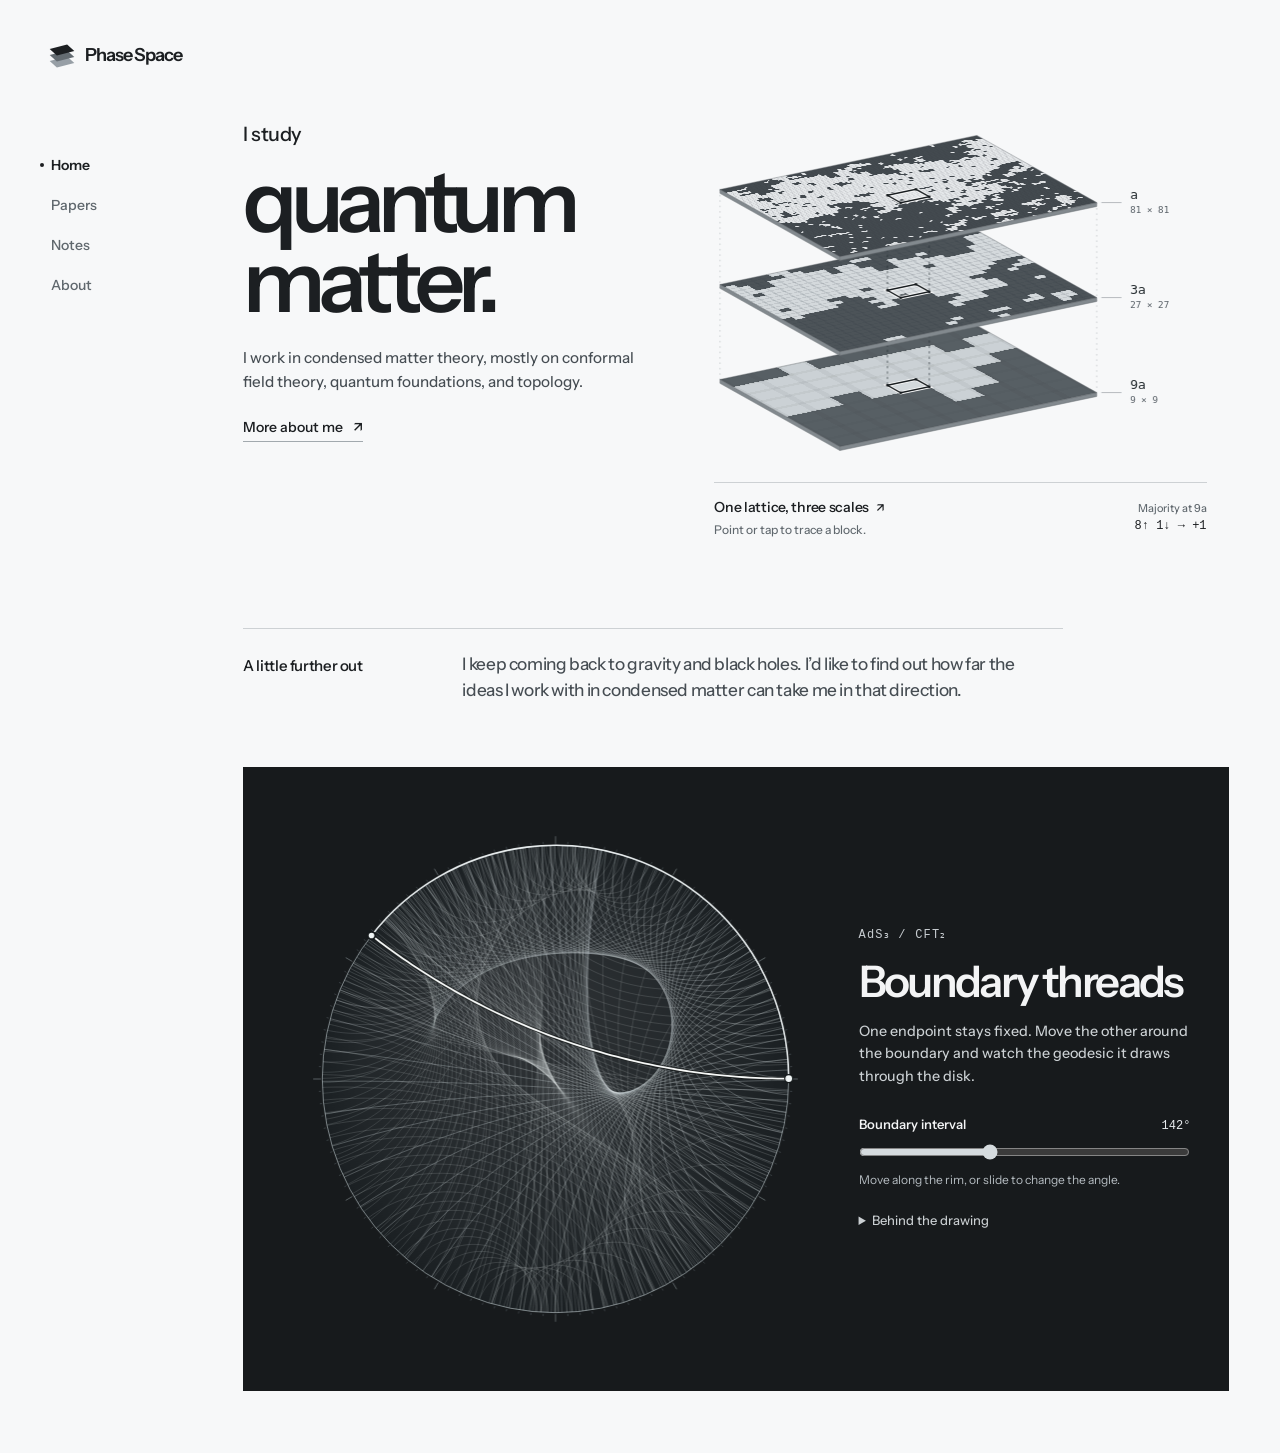
==== index.html @ df2d3bee "Publish the theoretical physics homepage in place of the Academic Pages template" ====
<!doctype html>
<html lang="en">
<head>
  <meta charset="utf-8">
  <meta name="viewport" content="width=device-width, initial-scale=1">
  <meta name="theme-color" content="#f7f8f9">
  <meta name="description" content="A personal notebook on condensed matter theory, conformal field theory, quantum foundations, and topology.">
  <title>Phase Space — A personal physics notebook</title>
  <link rel="icon" href="assets/icon.png">
  <link rel="stylesheet" href="style.css">
  <script defer src="content.js"></script>
  <script defer src="page.js"></script>
  <script defer src="assets/spins.js"></script>
  <script defer src="lattice.js"></script>
  <script defer src="boundary.js"></script>
</head>
<body>
<a class="skip" href="#main">Skip to content</a>
<div class="shell">
  <header class="rail">
    <a class="identity" href="index.html"><span class="seal" aria-hidden="true"><i></i><i></i><i></i></span><span data-author>Phase Space</span></a>
    <nav aria-label="Main navigation"><a href="index.html" aria-current="page">Home</a><a href="papers/index.html">Papers</a><a href="notes/index.html">Notes</a><a href="about/index.html">About</a></nav>
  </header>
  <main id="main" class="home">

    <div class="opening">
      <div class="intro-block">
        <h1><span class="preamble">I study</span>quantum<br>matter<span class="full-stop">.</span></h1>
        <p id="intro">I work in condensed matter theory, mostly on conformal field theory, quantum foundations, and topology.</p>
        <a class="text-link" href="about/index.html">More about me <span aria-hidden="true">↗</span></a>
      </div>
      <figure class="experiment">
        <div class="plot">
          <img id="poster" src="assets/scales.png" width="720" height="470" alt="One spin lattice viewed at three successive length scales">
          <canvas id="lattice" tabindex="0" aria-label="Interactive Ising lattice. Point, tap or use the arrow keys to trace a block through three scales." aria-describedby="guide"></canvas>
        </div>
        <figcaption>
          <div><a href="notes/index.html#scales">One lattice, three scales <span aria-hidden="true">↗</span></a>
          <p id="guide">Point or tap to trace a block.</p></div>
          <div class="measurement"><span>Majority at 9a</span><output id="vote" aria-live="off">+1</output></div>
        </figcaption>
      </figure>
    </div>
    <aside class="home-letter" aria-labelledby="horizon">
      <h2 id="horizon">A little further out</h2>
      <p>I keep coming back to gravity and black holes. I’d like to find out how far the ideas I work with in condensed matter can take me in that direction.</p>
    </aside>
    <section class="boundary-study" id="boundary-threads" aria-labelledby="threads-title">
      <div class="disk-stage">
        <img id="disk-poster" src="assets/boundary-threads.png" width="900" height="900" loading="lazy" alt="Silver geodesics woven across a Poincaré disk. One bright arc joins the ends of a boundary interval.">
        <canvas id="boundary-disk" aria-label="Interactive Poincaré disk. Use the boundary interval slider to change the highlighted geodesic." role="img" hidden></canvas>
      </div>
      <div class="disk-caption">
        <p class="disk-context">AdS₃ / CFT₂</p>
        <h2 id="threads-title">Boundary threads</h2>
        <p>One endpoint stays fixed. Move the other around the boundary and watch the geodesic it draws through the disk.</p>
        <div class="disk-input" id="disk-controls" hidden>
          <label for="interval-angle">Boundary interval <output id="angle-readout" for="interval-angle">142°</output></label>
          <input id="interval-angle" type="range" min="8" max="352" step="1" value="142" aria-valuetext="142 degrees" aria-describedby="disk-hint">
          <small id="disk-hint">Move along the rim, or slide to change the angle.</small>
        </div>
        <details class="disk-details"><summary>Behind the drawing</summary>
          <p>This is a constant-time slice of pure AdS₃. The silver threads are a family of geodesics. In the vacuum CFT₂ on a circle, the regulated length of the highlighted geodesic gives the interval’s leading holographic entanglement entropy after division by 4G₃, in units with ℏ = 1.</p>
          <a href="https://arxiv.org/abs/hep-th/0603001">Ryu &amp; Takayanagi (2006) ↗</a>
        </details>
      </div>
    </section>
  </main>
</div>
</body>
</html>
---- style.css ----
@font-face {
  font-family: "Instrument Sans";
  src: url("assets/instrument-sans.ttf") format("truetype");
  font-style: normal;
  font-weight: 400 700;
  font-display: swap;
}
:root {
  --paper: #f7f8f9;
  --ink: #1c1f22;
  --body: #464d53;
  --muted: #60686e;
  --rule: #cdd1d4;
  --sans: "Instrument Sans", Inter, Arial, sans-serif;
  --mono: "IBM Plex Mono", ui-monospace, Menlo, monospace;
  color-scheme: light;
}
* { box-sizing: border-box }
html { scroll-behavior: smooth; scroll-padding-top: 35px }
body { margin: 0; background: var(--paper); color: var(--ink); font: 465 16px/1.55 var(--sans); -webkit-font-smoothing: antialiased }
h1, h2, h3, p, figure { margin: 0 }
a { color: inherit; text-decoration: none }
a:hover { text-decoration: underline; text-underline-offset: .25em }
button { font: inherit; color: inherit; cursor: pointer }
:focus-visible { outline: 2px solid #475864; outline-offset: 5px }
.skip { position: fixed; top: -80px; left: 16px; padding: 10px 16px; background: var(--ink); color: white; z-index: 5 }
.skip:focus { top: 12px }
.sr { position: absolute; width: 1px; height: 1px; overflow: hidden; clip-path: inset(50%); white-space: nowrap }
.shell { width: min(92%, 1570px); margin: auto; display: grid; grid-template-columns: clamp(125px, 10.6vw, 180px) minmax(0, 1fr); column-gap: clamp(28px, 4.4vw, 80px); align-items: start }
.rail { position: sticky; top: 0; padding-top: 42px }
.identity { display: inline-flex; align-items: center; gap: 10px; font-size: 18px; font-weight: 620; letter-spacing: -.055em; line-height: 1.04 }
.identity:hover { text-decoration: none }
.seal { flex: 0 0 24px; width: 24px; height: 27px; position: relative }
.seal i { position: absolute; left: 2px; width: 18px; height: 8px; background: #979fa6; transform: rotate(-14deg) skewX(34deg) }
.seal i:nth-child(1) { top: 16px }.seal i:nth-child(2) { top: 10px; background: #646c72 }.seal i:nth-child(3) { top: 4px; background: var(--ink) }
nav { margin-top: 77px; display: flex; flex-direction: column; align-items: flex-start; gap: 15px }
nav a { font-weight: 520; color: var(--muted); font-size: 14px; position: relative; line-height: 1.5; padding: 2px 0 }
nav a[aria-current] { color: var(--ink); font-weight: 600 }
nav a[aria-current]::before { content: ""; position: absolute; left: -11px; top: 50%; width: 4px; height: 4px; border-radius: 50%; background: currentColor; transform: translateY(-50%) }
.home { min-width: 0; padding-top: clamp(84px, 8.8vw, 158px); padding-bottom: 62px }
.opening { display: grid; grid-template-columns: .85fr 1.15fr; align-items: center; gap: clamp(8px, 1.4vw, 30px) }
.intro-block { align-self: start; padding-top: 10px; position: relative }
h1 { font-weight: 580; letter-spacing: -.072em; line-height: .98 }
.intro-block h1 { font-size: clamp(62px, 6.85vw, 112px); line-height: .91; letter-spacing: -.075em }
.preamble { display: block; font-size: clamp(18px, 1.55vw, 25px); line-height: 1.2; font-weight: 505; letter-spacing: -.025em; margin-bottom: 15px }
#intro { font-size: clamp(15px, 1.19vw, 19px); line-height: 1.58; color: var(--body); max-width: 28em; margin: 25px 0 20px }
.text-link { display: inline-flex; align-items: baseline; gap: 10px; font-size: 14px; font-weight: 530; border-bottom: 1px solid #a2a9ae; padding-bottom: 2px }
.text-link:hover { text-decoration: none; border-color: var(--ink) }
.text-link span, figcaption a span { display: inline-block; transition: transform .16s ease }
.text-link:hover span, figcaption a:hover span { transform: translate(2px,-2px) }
.experiment { min-width: 0 }
.plot { width: 100%; aspect-ratio: 720 / 470; position: relative }
.plot canvas,.plot img { position: absolute; inset: 0; width: 100%; height: 100% }
.plot img[hidden] { display: none }
.plot canvas { cursor: crosshair; touch-action: pan-y }
figcaption { margin: 6px 4% 0 7.5%; display: flex; align-items: baseline; justify-content: space-between; gap: 16px; border-top: 1px solid var(--rule); padding-top: 11px }
figcaption a { display: inline-block; font-size: 14px; font-weight: 530; letter-spacing: -.02em }
figcaption a span { font-size: 12px; margin-left: 4px }
figcaption p, .measurement span { color: var(--muted); font-size: 12px; line-height: 1.4 }
figcaption p { margin-top: 3px }
.measurement { display: grid; justify-items: end; gap: 2px }
.measurement span { font-size: 11px }
.measurement output { font: 12px/1.4 var(--mono); white-space: nowrap }
.home-letter { max-width: 820px; margin-top: clamp(68px, 7vw, 125px); padding-top: 22px; border-top: 1px solid var(--rule); display: grid; grid-template-columns: minmax(125px, .65fr) 2fr; gap: 24px }
.home-letter h2 { font-size: 15px; font-weight: 530; letter-spacing: -.025em; padding-top: 3px }
.home-letter p { max-width: 34em; font-size: clamp(16px,1.35vw,21px); line-height: 1.5; color: var(--body); letter-spacing: -.022em }
.interior { min-width: 0; padding-top: clamp(82px, 9.2vw, 155px); padding-bottom: 85px }
.interior h1 { font-size: clamp(57px, 5.8vw, 91px); margin-bottom: clamp(36px, 3.9vw, 62px) }
.reading-width { max-width: 690px }
.letter p,.entry p { font-size: clamp(16px, 1.24vw, 19px); color: var(--body); line-height: 1.72; margin: 17px 0 }
.letter .lead { color: var(--ink); font-size: clamp(22px, 2.05vw, 32px); line-height: 1.38; letter-spacing: -.032em; margin-bottom: 29px }
.letter .closing { margin-top: 29px }
#contact:not([hidden]) { display: block; text-decoration: underline; text-underline-offset: 3px }
.bibliography { max-width: 865px }
.filters { display: flex; gap: 24px; align-items: baseline; margin-bottom: 6px }
.filters button { background: none; border: 0; border-bottom: 1px solid transparent; padding: 4px 0 5px; line-height: 1.5; font-size: 15px; color: var(--muted) }
.filters button[aria-pressed="true"] { border-color: var(--ink); color: var(--ink); font-weight: 550 }
.paper-row { display: grid; grid-template-columns: 52px minmax(0,1fr) auto; gap: 14px; align-items: baseline; padding: 26px 0; border-bottom: 1px solid var(--rule) }
.year, small { font: 11px/1.4 var(--mono); color: var(--muted) }
.paper-row h3,.entry h2 { font-weight: 570; line-height: 1.3; letter-spacing: -.032em }
.paper-row h3 { font-size: clamp(19px, 1.6vw, 24px) }
.paper-body p { color: var(--muted); font-size: 14px; margin-top: 6px }
.paper-links { display: flex; gap: 14px; align-items: baseline }
.topic { color: var(--muted); font-size: 12px }
.pdf-link,.sources a { font-size: 13px; text-decoration: underline; text-underline-offset: 3px }
.empty { padding: 25px 0; color: var(--muted) }
.entry + .entry { margin-top: 42px; padding-top: 30px; border-top: 1px solid var(--rule) }
.entry h2 { font-size: clamp(24px, 2vw, 33px) }
.entry h3 { font-size: 20px; font-weight: 530; letter-spacing: -.03em; margin-top: 28px }
.entry p { margin: 10px 0 16px }
.entry details { padding: 13px 0; margin: 24px 0 14px; border-block: 1px solid var(--rule) }
.entry details p { font-size: 14px }
.entry summary { cursor: pointer; font-size: 15px; font-weight: 500 }
.sources { display: flex; flex-wrap: wrap; gap: 8px 20px }
.entry .return-link { margin-top: 20px }
@media(min-width:1500px){.opening{gap:45px}.home-letter{max-width:900px}}
@media(max-width:1080px) and (min-width:801px){.shell{grid-template-columns:105px minmax(0,1fr);gap:28px}.identity{font-size:15px;gap:5px}.intro-block h1{font-size:clamp(58px,7.1vw,77px)}.home{padding-top:99px}.home-letter{margin-top:65px}.topic{display:none}}
@media(max-width:800px){
 .shell{width:89%;display:block}.rail{position:static;padding:24px 0 0;display:flex;align-items:center;justify-content:space-between;gap:20px}
 nav{margin:0;flex-direction:row;gap:18px}nav a{font-size:13px}nav a[aria-current]::before{left:50%;top:100%;width:3px;height:3px}
 .home,.interior{padding-top:60px}.opening{grid-template-columns:.8fr 1.2fr;gap:8px}.intro-block h1{font-size:clamp(54px,8.2vw,68px)}
 .home-letter{margin-top:50px}.paper-links{gap:8px}
}
@media(max-width:600px){
 .shell{width:88%}.rail{padding-top:22px;gap:12px}.identity{gap:6px;font-size:16px}.seal{transform:scale(.8);transform-origin:left center;flex-basis:19px}
 nav{gap:12px}nav a{font-size:12px}.home,.interior{padding-top:54px;padding-bottom:43px}
 .opening{display:block}.intro-block{padding:0}.intro-block h1{font-size:clamp(66px,13.4vw,79px)}.preamble{font-size:19px;margin-bottom:13px}#intro{margin:20px 0 15px}
 .experiment{margin-top:32px}.home-letter{display:block;padding-top:17px;margin-top:42px}.home-letter h2{margin-bottom:8px}
 figcaption{margin-inline:0}.interior h1{margin-bottom:33px}.paper-row{grid-template-columns:36px 1fr;gap:7px 9px;padding:20px 0}.paper-links{grid-column:2}.topic{display:inline}
}
@media(max-width:350px){.shell{width:91%}nav{gap:9px}.identity{font-size:15px}}
@media(prefers-reduced-motion:reduce){html{scroll-behavior:auto}.text-link span,figcaption a span{transition:none}}

/* The three leaves open slightly when the name is approached. */
.seal i { transition: translate .28s ease }
.identity:is(:hover,:focus-visible) .seal i:first-child { translate: 1px 3px }
.identity:is(:hover,:focus-visible) .seal i:last-child { translate: -1px -3px }

.boundary-study {
  margin: clamp(44px,5vw,84px) 0 0;
  scroll-margin-top: 20px;
  display: grid;
  grid-template-columns: minmax(0,1.32fr) minmax(0,.8fr);
  gap: clamp(14px,2.3vw,38px);
  align-items: center;
  padding: clamp(18px,3vw,44px);
  background: #171a1c;
  color: #f3f4f5;
}
.disk-stage { position: relative; width: 100%; aspect-ratio: 1 }
.disk-stage img, .disk-stage canvas { position: absolute; inset: 0; width: 100%; height: 100% }
.disk-stage canvas { cursor: crosshair; touch-action: pan-y }
.disk-caption { padding: 14px 0; max-width: 31em }
.disk-context { font: 12px/1.4 var(--mono); letter-spacing: .1em; color: #c7ccd0 }
.disk-caption h2 { font-size: clamp(34px,3.4vw,56px); line-height: 1.04; font-weight: 585; letter-spacing: -.06em; margin: 15px 0 }
.disk-caption > p:not(.disk-context) { max-width: 29em; color: #cbd0d3; font-size: clamp(14px,1.12vw,17px); line-height: 1.58 }
.disk-input { margin: 26px 0 20px }
.disk-input label { display: flex; align-items: baseline; justify-content: space-between; gap: 12px; font-size: 13px; font-weight: 560 }
.disk-input output { font: 12px var(--mono); color: #e8ecee; font-variant-numeric: tabular-nums }
.disk-input input { display: block; margin: 8px 0 4px; width: 100%; height: 20px; cursor: pointer; accent-color: #d5dbde; background: transparent }
.disk-input small { color: #b5bcc1; font: 12px/1.45 var(--sans) }
.disk-details { margin-top: 18px; color: #cbd0d3; font-size: 13px }
.disk-details summary { width: fit-content; cursor: pointer }
.disk-details p { margin: 10px 0 6px; line-height: 1.55 }
.disk-details a { text-decoration: underline; text-underline-offset: 3px }
.boundary-study :focus-visible { outline-color: #dbe1e5 }
@media(max-width:800px) and (min-width:601px) {
  .boundary-study { grid-template-columns: 1.12fr 1fr; padding: 21px; gap: 16px }
}
@media(max-width:600px) {
  .boundary-study { display: flex; flex-direction: column; align-items: stretch; gap: 5px; padding: 16px 20px 23px }
  .disk-stage { max-width: 420px; align-self: center }
  .disk-caption { padding: 0 }
  .disk-caption h2 { margin: 10px 0 12px }
  .disk-input { margin-top: 20px }
}
@media(prefers-reduced-motion:reduce) {
 .seal i { transition: none }
 .identity:is(:hover,:focus-visible) .seal i { translate: none }
}

/* A quiet optical echo around the full stop. */
.full-stop { position: relative }
.full-stop::after {
  content: ""; position: absolute; left: 55%; bottom: .09em;
  width: .19em; height: .19em; border: 1px solid currentColor;
  border-radius: 50%; pointer-events: none; opacity: 0;
  transform: translate(-50%,0) scale(.65);
}
@keyframes punctuation-echo {
  15% { opacity: .5 }
  100% { opacity: 0; transform: translate(-50%,0) scale(2.2) }
}
@media(prefers-reduced-motion:no-preference) {
  .intro-block h1:hover .full-stop::after { animation: punctuation-echo 1.1s ease-out 1 }
}
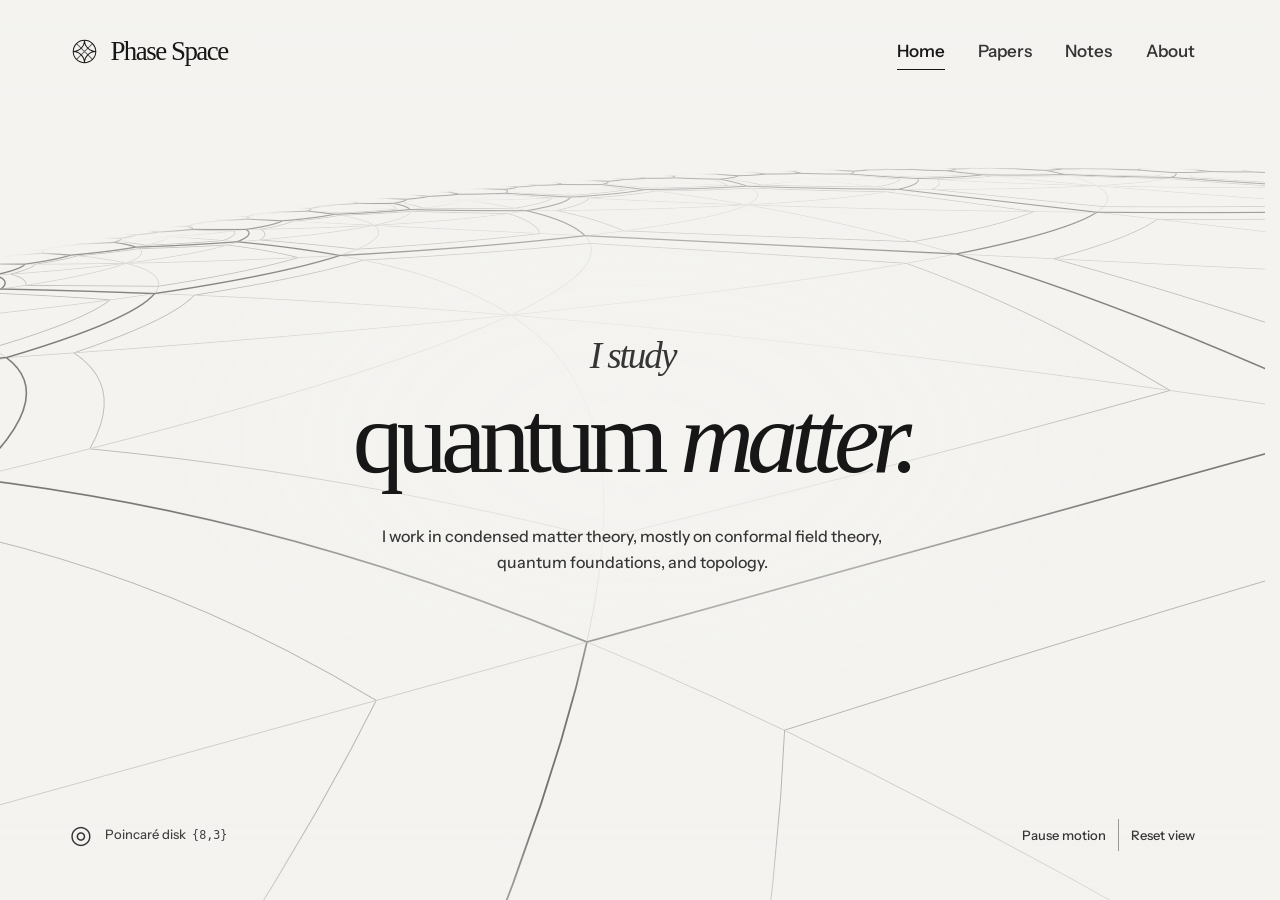
==== commit 0bf4ced3: "Sync the Poincaré disk flight and persistent page navigation" ====
--- a/index.html
+++ b/index.html
@@ -3,69 +3,64 @@
 <head>
   <meta charset="utf-8">
   <meta name="viewport" content="width=device-width, initial-scale=1">
-  <meta name="theme-color" content="#f7f8f9">
+  <meta name="theme-color" content="#f4f3f0">
   <meta name="description" content="A personal notebook on condensed matter theory, conformal field theory, quantum foundations, and topology.">
   <title>Phase Space — A personal physics notebook</title>
-  <link rel="icon" href="assets/icon.png">
-  <link rel="stylesheet" href="style.css">
+  <link rel="icon" href="assets/observatory.svg">
+  <script src="theme.js?v=2"></script>
+  <link rel="stylesheet" href="style.css?v=route-3">
+  <script defer src="flight-motion.js?v=4"></script>
+  <script defer src="flight.js?v=3"></script>
   <script defer src="content.js"></script>
-  <script defer src="page.js"></script>
-  <script defer src="assets/spins.js"></script>
-  <script defer src="lattice.js"></script>
-  <script defer src="boundary.js"></script>
+  <script defer src="page.js?v=4"></script>
+  <script defer src="routes.js?v=1"></script>
+  <script defer src="navigation.js?v=1"></script>
 </head>
-<body>
+<body data-scene="home">
+<!-- flight plate -->
+<div class="space flight" aria-hidden="true" data-camera='{"fovDeg":56,"pitchDeg":22,"height":0.086,"originX":0.41,"originZ":-0.26,"radius":0.33,"startDeg":26,"period":156}'>
+  <div class="flight-view"><div class="flight-camera"><div class="flight-route">
+    <svg class="flight-sheet" viewBox="-1000 -1000 2000 2000" fill="none" stroke="currentColor" focusable="false">
+<path data-ink="0" opacity="0.220" stroke-width="0.35" d="M0 0L405.6 0M0 0L286.8 286.8M0 0L0 405.6M0 0L-286.8 286.8M0 0L-405.6 0M0 0L-286.8 -286.8M0 0L-0 -405.6M0 0L286.8 -286.8M594.6 246.3A1189.2 1189.2 0 0 1 405.6 -0M594.6 246.3A1189.2 1189.2 0 0 0 286.8 286.8M594.6 246.3A492.6 492.6 0 0 0 467.1 467.1M594.6 246.3A492.6 492.6 0 0 0 639.8 452.4M594.6 246.3A1189.2 1189.2 0 0 0 739.9 370M594.6 246.3A1189.2 1189.2 0 0 1 784.8 261.6M594.6 246.3A492.6 492.6 0 0 1 772.3 132.5M594.6 246.3A492.6 492.6 0 0 1 660.6 0M246.3 594.6A492.6 492.6 0 0 1 467.1 467.1M246.3 594.6A1189.2 1189.2 0 0 1 286.8 286.8M246.3 594.6A1189.2 1189.2 0 0 0 -0 405.6M246.3 594.6A492.6 492.6 0 0 0 0 660.6M246.3 594.6A492.6 492.6 0 0 0 132.5 772.3M246.3 594.6A1189.2 1189.2 0 0 0 261.6 784.8M246.3 594.6A1189.2 1189.2 0 0 1 370 739.9M246.3 594.6A492.6 492.6 0 0 1 452.4 639.8M-246.3 594.6A492.6 492.6 0 0 1 -132.5 772.3M-246.3 594.6A492.6 492.6 0 0 1 -0 660.6M-246.3 594.6A1189.2 1189.2 0 0 1 -0 405.6M-246.3 594.6A1189.2 1189.2 0 0 0 -286.8 286.8M-246.3 594.6A492.6 492.6 0 0 0 -467.1 467.1M-246.3 594.6A492.6 492.6 0 0 0 -452.4 639.8M-246.3 594.6A1189.2 1189.2 0 0 0 -370 739.9M-246.3 594.6A1189.2 1189.2 0 0 1 -261.6 784.8M-594.6 246.3A1189.2 1189.2 0 0 1 -739.9 370M-594.6 246.3A492.6 492.6 0 0 1 -639.8 452.4M-594.6 246.3A492.6 492.6 0 0 1 -467.1 467.1M-594.6 246.3A1189.2 1189.2 0 0 1 -286.8 286.8M-594.6 246.3A1189.2 1189.2 0 0 0 -405.6 -0M-594.6 246.3A492.6 492.6 0 0 0 -660.6 0M-594.6 246.3A492.6 492.6 0 0 0 -772.3 132.5M-594.6 246.3A1189.2 1189.2 0 0 0 -784.8 261.6M-594.6 -246.3A1189.2 1189.2 0 0 0 -739.9 -370M-594.6 -246.3A1189.2 1189.2 0 0 1 -784.8 -261.6M-594.6 -246.3A492.6 492.6 0 0 1 -772.3 -132.5M-594.6 -246.3A492.6 492.6 0 0 1 -660.6 -0M-594.6 -246.3A1189.2 1189.2 0 0 1 -405.6 0M-594.6 -246.3A1189.2 1189.2 0 0 0 -286.8 -286.8M-594.6 -246.3A492.6 492.6 0 0 0 -467.1 -467.1M-594.6 -246.3A492.6 492.6 0 0 0 -639.8 -452.4M-246.3 -594.6A492.6 492.6 0 0 0 -132.5 -772.3M-246.3 -594.6A1189.2 1189.2 0 0 0 -261.6 -784.8M-246.3 -594.6A1189.2 1189.2 0 0 1 -370 -739.9M-246.3 -594.6A492.6 492.6 0 0 1 -452.4 -639.8M-246.3 -594.6A492.6 492.6 0 0 1 -467.1 -467.1M-246.3 -594.6A1189.2 1189.2 0 0 1 -286.8 -286.8M-246.3 -594.6A1189.2 1189.2 0 0 0 -0 -405.6M-246.3 -594.6A492.6 492.6 0 0 0 -0 -660.6M246.3 -594.6A492.6 492.6 0 0 0 467.1 -467.1M246.3 -594.6A492.6 492.6 0 0 0 452.4 -639.8M246.3 -594.6A1189.2 1189.2 0 0 0 370 -739.9M246.3 -594.6A1189.2 1189.2 0 0 1 261.6 -784.8M246.3 -594.6A492.6 492.6 0 0 1 132.5 -772.3M246.3 -594.6A492.6 492.6 0 0 1 0 -660.6M246.3 -594.6A1189.2 1189.2 0 0 1 -0 -405.6M246.3 -594.6A1189.2 1189.2 0 0 0 286.8 -286.8M594.6 -246.3A1189.2 1189.2 0 0 0 405.6 -0M594.6 -246.3A492.6 492.6 0 0 0 660.6 -0M594.6 -246.3A492.6 492.6 0 0 0 772.3 -132.5M594.6 -246.3A1189.2 1189.2 0 0 0 784.8 -261.6M594.6 -246.3A1189.2 1189.2 0 0 1 739.9 -370M594.6 -246.3A492.6 492.6 0 0 1 639.8 -452.4M594.6 -246.3A492.6 492.6 0 0 1 467.1 -467.1M594.6 -246.3A1189.2 1189.2 0 0 1 286.8 -286.8M594.6 594.6A174.2 174.2 0 0 0 545 695.5M594.6 594.6A246.3 246.3 0 0 0 452.4 639.8M594.6 594.6L467.1 467.1M594.6 594.6A246.3 246.3 0 0 1 639.8 452.4M594.6 594.6A174.2 174.2 0 0 1 695.5 545M594.6 594.6A246.3 246.3 0 0 1 686.8 612.5M594.6 594.6L657.2 657.2M594.6 594.6A246.3 246.3 0 0 0 612.5 686.8M758.8 478.5A128.7 128.7 0 0 0 695.5 545M758.8 478.5A492.6 492.6 0 0 0 639.8 452.4M758.8 478.5A204 204 0 0 1 739.9 370M840.9 348.3A246.3 246.3 0 0 0 739.9 370M840.9 348.3A246.3 246.3 0 0 1 784.8 261.6M874.9 198.2A204 204 0 0 0 784.8 261.6M874.9 198.2A492.6 492.6 0 0 1 772.3 132.5M874.9 198.2A128.7 128.7 0 0 1 877.2 106.4M840.9 -0A246.3 246.3 0 0 1 772.3 -132.5M840.9 -0A174.2 174.2 0 0 1 877.2 -106.4M840.9 -0A246.3 246.3 0 0 1 918.8 -52.5M840.9 -0L929.5 -0M840.9 -0A246.3 246.3 0 0 0 918.8 52.5M840.9 -0A174.2 174.2 0 0 0 877.2 106.4M840.9 -0A246.3 246.3 0 0 0 772.3 132.5M840.9 -0L660.6 0M0 840.9A246.3 246.3 0 0 0 -52.5 918.8M0 840.9A174.2 174.2 0 0 0 -106.4 877.2M0 840.9A246.3 246.3 0 0 0 -132.5 772.3M0 840.9L0 660.6M0 840.9A246.3 246.3 0 0 1 132.5 772.3M0 840.9A174.2 174.2 0 0 1 106.4 877.2M0 840.9A246.3 246.3 0 0 1 52.5 918.8M0 840.9L0 929.5M198.2 874.9A128.7 128.7 0 0 0 106.4 877.2M198.2 874.9A492.6 492.6 0 0 0 132.5 772.3M198.2 874.9A204 204 0 0 1 261.6 784.8M348.3 840.9A246.3 246.3 0 0 0 261.6 784.8M348.3 840.9A246.3 246.3 0 0 1 370 739.9M478.5 758.8A128.7 128.7 0 0 1 545 695.5M478.5 758.8A204 204 0 0 0 370 739.9M478.5 758.8A492.6 492.6 0 0 1 452.4 639.8M-594.6 594.6L-657.2 657.2M-594.6 594.6A246.3 246.3 0 0 0 -686.8 612.5M-594.6 594.6A174.2 174.2 0 0 0 -695.5 545M-594.6 594.6A246.3 246.3 0 0 0 -639.8 452.4M-594.6 594.6L-467.1 467.1M-594.6 594.6A246.3 246.3 0 0 1 -452.4 639.8M-594.6 594.6A174.2 174.2 0 0 1 -545 695.5M-594.6 594.6A246.3 246.3 0 0 1 -612.5 686.8M-478.5 758.8A128.7 128.7 0 0 0 -545 695.5M-478.5 758.8A492.6 492.6 0 0 0 -452.4 639.8M-478.5 758.8A204 204 0 0 1 -370 739.9M-348.3 840.9A246.3 246.3 0 0 0 -370 739.9M-348.3 840.9A246.3 246.3 0 0 1 -261.6 784.8M-198.2 874.9A492.6 492.6 0 0 1 -132.5 772.3M-198.2 874.9A128.7 128.7 0 0 1 -106.4 877.2M-198.2 874.9A204 204 0 0 0 -261.6 784.8M-758.8 478.5A204 204 0 0 0 -739.9 370M-758.8 478.5A492.6 492.6 0 0 1 -639.8 452.4M-758.8 478.5A128.7 128.7 0 0 1 -695.5 545M-840.9 0A246.3 246.3 0 0 1 -918.8 52.5M-840.9 0L-929.5 -0M-840.9 0A246.3 246.3 0 0 0 -918.8 -52.5M-840.9 0A174.2 174.2 0 0 0 -877.2 -106.4M-840.9 0A246.3 246.3 0 0 0 -772.3 -132.5M-840.9 0L-660.6 0M-840.9 0A246.3 246.3 0 0 1 -772.3 132.5M-840.9 0A174.2 174.2 0 0 1 -877.2 106.4M-874.9 198.2A128.7 128.7 0 0 0 -877.2 106.4M-874.9 198.2A492.6 492.6 0 0 0 -772.3 132.5M-874.9 198.2A204 204 0 0 1 -784.8 261.6M-840.9 348.3A246.3 246.3 0 0 1 -739.9 370M-840.9 348.3A246.3 246.3 0 0 0 -784.8 261.6M-840.9 -348.3A246.3 246.3 0 0 0 -739.9 -370M-840.9 -348.3A246.3 246.3 0 0 1 -784.8 -261.6M-874.9 -198.2A204 204 0 0 0 -784.8 -261.6M-874.9 -198.2A492.6 492.6 0 0 1 -772.3 -132.5M-874.9 -198.2A128.7 128.7 0 0 1 -877.2 -106.4M-594.6 -594.6A174.2 174.2 0 0 1 -695.5 -545M-594.6 -594.6A246.3 246.3 0 0 1 -686.8 -612.5M-594.6 -594.6L-657.2 -657.2M-594.6 -594.6A246.3 246.3 0 0 0 -612.5 -686.8M-594.6 -594.6A174.2 174.2 0 0 0 -545 -695.5M-594.6 -594.6A246.3 246.3 0 0 0 -452.4 -639.8M-594.6 -594.6L-467.1 -467.1M-594.6 -594.6A246.3 246.3 0 0 1 -639.8 -452.4M-758.8 -478.5A204 204 0 0 1 -739.9 -370M-758.8 -478.5A128.7 128.7 0 0 0 -695.5 -545M-758.8 -478.5A492.6 492.6 0 0 0 -639.8 -452.4M-198.2 -874.9A492.6 492.6 0 0 0 -132.5 -772.3M-198.2 -874.9A204 204 0 0 1 -261.6 -784.8M-198.2 -874.9A128.7 128.7 0 0 0 -106.4 -877.2M-348.3 -840.9A246.3 246.3 0 0 0 -261.6 -784.8M-348.3 -840.9A246.3 246.3 0 0 1 -370 -739.9M-478.5 -758.8A204 204 0 0 0 -370 -739.9M-478.5 -758.8A492.6 492.6 0 0 1 -452.4 -639.8M-478.5 -758.8A128.7 128.7 0 0 1 -545 -695.5M-0 -840.9A246.3 246.3 0 0 1 -132.5 -772.3M-0 -840.9A174.2 174.2 0 0 1 -106.4 -877.2M-0 -840.9A246.3 246.3 0 0 1 -52.5 -918.8M-0 -840.9L-0 -929.5M-0 -840.9A246.3 246.3 0 0 0 52.5 -918.8M-0 -840.9A174.2 174.2 0 0 0 106.4 -877.2M-0 -840.9A246.3 246.3 0 0 0 132.5 -772.3M-0 -840.9L-0 -660.6M594.6 -594.6L467.1 -467.1M594.6 -594.6A246.3 246.3 0 0 1 452.4 -639.8M594.6 -594.6A174.2 174.2 0 0 1 545 -695.5M594.6 -594.6A246.3 246.3 0 0 1 612.5 -686.8M594.6 -594.6L657.2 -657.2M594.6 -594.6A246.3 246.3 0 0 0 686.8 -612.5M594.6 -594.6A174.2 174.2 0 0 0 695.5 -545M594.6 -594.6A246.3 246.3 0 0 0 639.8 -452.4M478.5 -758.8A128.7 128.7 0 0 0 545 -695.5M478.5 -758.8A492.6 492.6 0 0 0 452.4 -639.8M478.5 -758.8A204 204 0 0 1 370 -739.9M348.3 -840.9A246.3 246.3 0 0 0 370 -739.9M348.3 -840.9A246.3 246.3 0 0 1 261.6 -784.8M198.2 -874.9A204 204 0 0 0 261.6 -784.8M198.2 -874.9A492.6 492.6 0 0 1 132.5 -772.3M198.2 -874.9A128.7 128.7 0 0 1 106.4 -877.2M874.9 -198.2A128.7 128.7 0 0 0 877.2 -106.4M874.9 -198.2A492.6 492.6 0 0 0 772.3 -132.5M874.9 -198.2A204 204 0 0 1 784.8 -261.6M840.9 -348.3A246.3 246.3 0 0 0 784.8 -261.6M840.9 -348.3A246.3 246.3 0 0 1 739.9 -370M758.8 -478.5A204 204 0 0 0 739.9 -370M758.8 -478.5A492.6 492.6 0 0 1 639.8 -452.4M758.8 -478.5A128.7 128.7 0 0 1 695.5 -545"/>
+<path data-ink="0" opacity="0.209" stroke-width="0.35" d="M758.8 478.5A111.6 111.6 0 0 0 757.2 548.1M758.8 478.5A111.6 111.6 0 0 1 811.1 417.5M758.8 478.5A128.7 128.7 0 0 1 821.8 466.2M840.9 348.3A102 102 0 0 0 811.1 417.5M840.9 348.3A102 102 0 0 1 868.7 278.3M874.9 198.2A111.6 111.6 0 0 1 923 147.9M874.9 198.2A128.7 128.7 0 0 0 910.7 251.5M874.9 198.2A111.6 111.6 0 0 0 868.7 278.3M198.2 874.9A111.6 111.6 0 0 0 147.9 923M198.2 874.9A111.6 111.6 0 0 1 278.3 868.7M198.2 874.9A128.7 128.7 0 0 1 251.5 910.7M348.3 840.9A102 102 0 0 0 278.3 868.7M348.3 840.9A102 102 0 0 1 417.5 811.1M478.5 758.8A111.6 111.6 0 0 1 548.1 757.2M478.5 758.8A128.7 128.7 0 0 0 466.2 821.8M478.5 758.8A111.6 111.6 0 0 0 417.5 811.1M-478.5 758.8A128.7 128.7 0 0 1 -466.2 821.8M-478.5 758.8A111.6 111.6 0 0 0 -548.1 757.2M-478.5 758.8A111.6 111.6 0 0 1 -417.5 811.1M-348.3 840.9A102 102 0 0 1 -278.3 868.7M-348.3 840.9A102 102 0 0 0 -417.5 811.1M-198.2 874.9A111.6 111.6 0 0 1 -147.9 923M-198.2 874.9A128.7 128.7 0 0 0 -251.5 910.7M-198.2 874.9A111.6 111.6 0 0 0 -278.3 868.7M-758.8 478.5A111.6 111.6 0 0 1 -757.2 548.1M-758.8 478.5A128.7 128.7 0 0 0 -821.8 466.2M-758.8 478.5A111.6 111.6 0 0 0 -811.1 417.5M-874.9 198.2A111.6 111.6 0 0 1 -868.7 278.3M-874.9 198.2A128.7 128.7 0 0 1 -910.7 251.5M-874.9 198.2A111.6 111.6 0 0 0 -923 147.9M-840.9 348.3A102 102 0 0 1 -811.1 417.5M-840.9 348.3A102 102 0 0 0 -868.7 278.3M-840.9 -348.3A102 102 0 0 1 -868.7 -278.3M-840.9 -348.3A102 102 0 0 0 -811.1 -417.5M-874.9 -198.2A111.6 111.6 0 0 0 -868.7 -278.3M-874.9 -198.2A111.6 111.6 0 0 1 -923 -147.9M-874.9 -198.2A128.7 128.7 0 0 0 -910.7 -251.5M-758.8 -478.5A111.6 111.6 0 0 1 -811.1 -417.5M-758.8 -478.5A128.7 128.7 0 0 1 -821.8 -466.2M-758.8 -478.5A111.6 111.6 0 0 0 -757.2 -548.1M-198.2 -874.9A111.6 111.6 0 0 1 -278.3 -868.7M-198.2 -874.9A128.7 128.7 0 0 1 -251.5 -910.7M-198.2 -874.9A111.6 111.6 0 0 0 -147.9 -923M-348.3 -840.9A102 102 0 0 0 -278.3 -868.7M-348.3 -840.9A102 102 0 0 1 -417.5 -811.1M-478.5 -758.8A128.7 128.7 0 0 0 -466.2 -821.8M-478.5 -758.8A111.6 111.6 0 0 0 -417.5 -811.1M-478.5 -758.8A111.6 111.6 0 0 1 -548.1 -757.2M478.5 -758.8A111.6 111.6 0 0 1 417.5 -811.1M478.5 -758.8A128.7 128.7 0 0 1 466.2 -821.8M478.5 -758.8A111.6 111.6 0 0 0 548.1 -757.2M348.3 -840.9A102 102 0 0 0 417.5 -811.1M348.3 -840.9A102 102 0 0 1 278.3 -868.7M198.2 -874.9A128.7 128.7 0 0 0 251.5 -910.7M198.2 -874.9A111.6 111.6 0 0 0 278.3 -868.7M198.2 -874.9A111.6 111.6 0 0 1 147.9 -923M874.9 -198.2A111.6 111.6 0 0 0 923 -147.9M874.9 -198.2A111.6 111.6 0 0 1 868.7 -278.3M874.9 -198.2A128.7 128.7 0 0 1 910.7 -251.5M840.9 -348.3A102 102 0 0 0 868.7 -278.3M840.9 -348.3A102 102 0 0 1 811.1 -417.5M758.8 -478.5A128.7 128.7 0 0 0 821.8 -466.2M758.8 -478.5A111.6 111.6 0 0 0 811.1 -417.5M758.8 -478.5A111.6 111.6 0 0 1 757.2 -548.1M738.9 594.6A492.6 492.6 0 0 1 695.5 545M594.6 738.9A492.6 492.6 0 0 0 545 695.5M942.9 102A492.6 492.6 0 0 0 877.2 106.4M942.9 -102A492.6 492.6 0 0 1 877.2 -106.4M-102 942.9A492.6 492.6 0 0 0 -106.4 877.2M102 942.9A492.6 492.6 0 0 1 106.4 877.2M-738.9 594.6A492.6 492.6 0 0 0 -695.5 545M-594.6 738.9A492.6 492.6 0 0 1 -545 695.5M-942.9 -102A492.6 492.6 0 0 0 -877.2 -106.4M-942.9 102A492.6 492.6 0 0 1 -877.2 106.4M-738.9 -594.6A492.6 492.6 0 0 1 -695.5 -545M-594.6 -738.9A492.6 492.6 0 0 0 -545 -695.5M-102 -942.9A492.6 492.6 0 0 1 -106.4 -877.2M102 -942.9A492.6 492.6 0 0 0 106.4 -877.2M594.6 -738.9A492.6 492.6 0 0 1 545 -695.5M738.9 -594.6A492.6 492.6 0 0 0 695.5 -545"/>
+<path data-ink="0" opacity="0.185" stroke-width="0.35" d="M758.8 478.5A204 204 0 0 0 792.3 528.2M758.8 478.5A492.6 492.6 0 0 1 812.6 501.2M840.9 348.3A246.3 246.3 0 0 1 892.2 353.7M840.9 348.3A246.3 246.3 0 0 0 881 380.8M840.9 348.3A102 102 0 0 0 857.6 404.3M840.9 348.3A102 102 0 0 1 892.3 320.6M874.9 198.2A204 204 0 0 1 933.7 186.7M874.9 198.2A492.6 492.6 0 0 0 929 220.2M198.2 874.9A492.6 492.6 0 0 1 220.2 929M198.2 874.9A204 204 0 0 0 186.7 933.7M348.3 840.9A102 102 0 0 1 404.3 857.6M348.3 840.9A246.3 246.3 0 0 1 380.8 881M348.3 840.9A246.3 246.3 0 0 0 353.7 892.2M348.3 840.9A102 102 0 0 0 320.6 892.3M478.5 758.8A204 204 0 0 1 528.2 792.3M478.5 758.8A492.6 492.6 0 0 0 501.2 812.6M-478.5 758.8A492.6 492.6 0 0 1 -501.2 812.6M-478.5 758.8A204 204 0 0 0 -528.2 792.3M-348.3 840.9A102 102 0 0 1 -320.6 892.3M-348.3 840.9A246.3 246.3 0 0 1 -353.7 892.2M-348.3 840.9A246.3 246.3 0 0 0 -380.8 881M-348.3 840.9A102 102 0 0 0 -404.3 857.6M-198.2 874.9A204 204 0 0 1 -186.7 933.7M-198.2 874.9A492.6 492.6 0 0 0 -220.2 929M-758.8 478.5A204 204 0 0 1 -792.3 528.2M-758.8 478.5A492.6 492.6 0 0 0 -812.6 501.2M-874.9 198.2A492.6 492.6 0 0 1 -929 220.2M-874.9 198.2A204 204 0 0 0 -933.7 186.7M-840.9 348.3A102 102 0 0 1 -857.6 404.3M-840.9 348.3A246.3 246.3 0 0 1 -881 380.8M-840.9 348.3A246.3 246.3 0 0 0 -892.2 353.7M-840.9 348.3A102 102 0 0 0 -892.3 320.6M-840.9 -348.3A102 102 0 0 1 -892.3 -320.6M-840.9 -348.3A246.3 246.3 0 0 1 -892.2 -353.7M-840.9 -348.3A246.3 246.3 0 0 0 -881 -380.8M-840.9 -348.3A102 102 0 0 0 -857.6 -404.3M-874.9 -198.2A204 204 0 0 1 -933.7 -186.7M-874.9 -198.2A492.6 492.6 0 0 0 -929 -220.2M-758.8 -478.5A492.6 492.6 0 0 1 -812.6 -501.2M-758.8 -478.5A204 204 0 0 0 -792.3 -528.2M-198.2 -874.9A492.6 492.6 0 0 1 -220.2 -929M-198.2 -874.9A204 204 0 0 0 -186.7 -933.7M-348.3 -840.9A102 102 0 0 1 -404.3 -857.6M-348.3 -840.9A246.3 246.3 0 0 1 -380.8 -881M-348.3 -840.9A246.3 246.3 0 0 0 -353.7 -892.2M-348.3 -840.9A102 102 0 0 0 -320.6 -892.3M-478.5 -758.8A204 204 0 0 1 -528.2 -792.3M-478.5 -758.8A492.6 492.6 0 0 0 -501.2 -812.6M478.5 -758.8A492.6 492.6 0 0 1 501.2 -812.6M478.5 -758.8A204 204 0 0 0 528.2 -792.3M348.3 -840.9A102 102 0 0 0 404.3 -857.6M348.3 -840.9A102 102 0 0 1 320.6 -892.3M348.3 -840.9A246.3 246.3 0 0 1 353.7 -892.2M348.3 -840.9A246.3 246.3 0 0 0 380.8 -881M198.2 -874.9A492.6 492.6 0 0 0 220.2 -929M198.2 -874.9A204 204 0 0 1 186.7 -933.7M874.9 -198.2A492.6 492.6 0 0 1 929 -220.2M874.9 -198.2A204 204 0 0 0 933.7 -186.7M840.9 -348.3A246.3 246.3 0 0 0 892.2 -353.7M840.9 -348.3A102 102 0 0 0 892.3 -320.6M840.9 -348.3A102 102 0 0 1 857.6 -404.3M840.9 -348.3A246.3 246.3 0 0 1 881 -380.8M758.8 -478.5A204 204 0 0 1 792.3 -528.2M758.8 -478.5A492.6 492.6 0 0 0 812.6 -501.2M738.9 594.6A84.5 84.5 0 0 0 686.8 612.5M594.6 738.9A84.5 84.5 0 0 1 612.5 686.8M942.9 102A84.5 84.5 0 0 1 918.8 52.5M942.9 -102A84.5 84.5 0 0 0 918.8 -52.5M-102 942.9A84.5 84.5 0 0 1 -52.5 918.8M102 942.9A84.5 84.5 0 0 0 52.5 918.8M-738.9 594.6A84.5 84.5 0 0 1 -686.8 612.5M-594.6 738.9A84.5 84.5 0 0 0 -612.5 686.8M-942.9 -102A84.5 84.5 0 0 1 -918.8 -52.5M-942.9 102A84.5 84.5 0 0 0 -918.8 52.5M-738.9 -594.6A84.5 84.5 0 0 0 -686.8 -612.5M-594.6 -738.9A84.5 84.5 0 0 1 -612.5 -686.8M-102 -942.9A84.5 84.5 0 0 0 -52.5 -918.8M102 -942.9A84.5 84.5 0 0 1 52.5 -918.8M594.6 -738.9A84.5 84.5 0 0 0 612.5 -686.8M738.9 -594.6A84.5 84.5 0 0 1 686.8 -612.5"/>
+<path data-ink="0" opacity="0.152" stroke-width="0.35" d="M738.9 594.6A53.3 53.3 0 0 1 772.2 579.2M738.9 594.6A68 68 0 0 1 757.2 548.1M738.9 594.6A53.3 53.3 0 0 0 723.3 630.9M594.6 738.9A68 68 0 0 0 548.1 757.2M594.6 738.9A53.3 53.3 0 0 0 579.2 772.2M594.6 738.9A53.3 53.3 0 0 1 630.9 723.3M942.9 102A68 68 0 0 0 923 147.9M942.9 102A53.3 53.3 0 0 0 955.6 136.5M942.9 102A53.3 53.3 0 0 1 957.6 65.3M942.9 -102A68 68 0 0 1 923 -147.9M942.9 -102A53.3 53.3 0 0 0 957.6 -65.3M942.9 -102A53.3 53.3 0 0 1 955.6 -136.5M-102 942.9A68 68 0 0 0 -147.9 923M-102 942.9A53.3 53.3 0 0 0 -136.5 955.6M-102 942.9A53.3 53.3 0 0 1 -65.3 957.6M102 942.9A53.3 53.3 0 0 1 136.5 955.6M102 942.9A68 68 0 0 1 147.9 923M102 942.9A53.3 53.3 0 0 0 65.3 957.6M-738.9 594.6A53.3 53.3 0 0 1 -723.3 630.9M-738.9 594.6A68 68 0 0 0 -757.2 548.1M-738.9 594.6A53.3 53.3 0 0 0 -772.2 579.2M-594.6 738.9A53.3 53.3 0 0 0 -630.9 723.3M-594.6 738.9A53.3 53.3 0 0 1 -579.2 772.2M-594.6 738.9A68 68 0 0 1 -548.1 757.2M-942.9 -102A53.3 53.3 0 0 1 -957.6 -65.3M-942.9 -102A68 68 0 0 0 -923 -147.9M-942.9 -102A53.3 53.3 0 0 0 -955.6 -136.5M-942.9 102A53.3 53.3 0 0 0 -957.6 65.3M-942.9 102A53.3 53.3 0 0 1 -955.6 136.5M-942.9 102A68 68 0 0 1 -923 147.9M-738.9 -594.6A53.3 53.3 0 0 0 -723.3 -630.9M-738.9 -594.6A53.3 53.3 0 0 1 -772.2 -579.2M-738.9 -594.6A68 68 0 0 1 -757.2 -548.1M-594.6 -738.9A53.3 53.3 0 0 1 -630.9 -723.3M-594.6 -738.9A68 68 0 0 0 -548.1 -757.2M-594.6 -738.9A53.3 53.3 0 0 0 -579.2 -772.2M-102 -942.9A53.3 53.3 0 0 0 -65.3 -957.6M-102 -942.9A53.3 53.3 0 0 1 -136.5 -955.6M-102 -942.9A68 68 0 0 1 -147.9 -923M102 -942.9A53.3 53.3 0 0 1 65.3 -957.6M102 -942.9A68 68 0 0 0 147.9 -923M102 -942.9A53.3 53.3 0 0 0 136.5 -955.6M594.6 -738.9A53.3 53.3 0 0 1 579.2 -772.2M594.6 -738.9A68 68 0 0 1 548.1 -757.2M594.6 -738.9A53.3 53.3 0 0 0 630.9 -723.3M738.9 -594.6A53.3 53.3 0 0 0 772.2 -579.2M738.9 -594.6A53.3 53.3 0 0 1 723.3 -630.9M738.9 -594.6A68 68 0 0 0 757.2 -548.1"/>
+<path data-ink="0" opacity="0.101" stroke-width="0.35" d="M738.9 594.6A492.6 492.6 0 0 0 760.3 614.8M738.9 594.6A84.5 84.5 0 0 1 769.2 600.2M738.9 594.6A68 68 0 0 0 746.4 625.6M594.6 738.9A84.5 84.5 0 0 0 600.2 769.2M594.6 738.9A492.6 492.6 0 0 1 614.8 760.3M594.6 738.9A68 68 0 0 1 625.6 746.4M942.9 102A84.5 84.5 0 0 0 968.3 119.5M942.9 102A492.6 492.6 0 0 1 972.4 102.9M942.9 102A68 68 0 0 1 970.2 85.4M942.9 -102A68 68 0 0 0 970.2 -85.4M942.9 -102A492.6 492.6 0 0 0 972.4 -102.9M942.9 -102A84.5 84.5 0 0 1 968.3 -119.5M-102 942.9A84.5 84.5 0 0 0 -119.5 968.3M-102 942.9A492.6 492.6 0 0 1 -102.9 972.4M-102 942.9A68 68 0 0 1 -85.4 970.2M102 942.9A68 68 0 0 0 85.4 970.2M102 942.9A492.6 492.6 0 0 0 102.9 972.4M102 942.9A84.5 84.5 0 0 1 119.5 968.3M-738.9 594.6A84.5 84.5 0 0 0 -769.2 600.2M-738.9 594.6A492.6 492.6 0 0 1 -760.3 614.8M-738.9 594.6A68 68 0 0 1 -746.4 625.6M-594.6 738.9A68 68 0 0 0 -625.6 746.4M-594.6 738.9A492.6 492.6 0 0 0 -614.8 760.3M-594.6 738.9A84.5 84.5 0 0 1 -600.2 769.2M-942.9 -102A68 68 0 0 1 -970.2 -85.4M-942.9 -102A84.5 84.5 0 0 0 -968.3 -119.5M-942.9 -102A492.6 492.6 0 0 1 -972.4 -102.9M-942.9 102A68 68 0 0 0 -970.2 85.4M-942.9 102A492.6 492.6 0 0 0 -972.4 102.9M-942.9 102A84.5 84.5 0 0 1 -968.3 119.5M-738.9 -594.6A68 68 0 0 0 -746.4 -625.6M-738.9 -594.6A492.6 492.6 0 0 0 -760.3 -614.8M-738.9 -594.6A84.5 84.5 0 0 1 -769.2 -600.2M-594.6 -738.9A492.6 492.6 0 0 1 -614.8 -760.3M-594.6 -738.9A68 68 0 0 1 -625.6 -746.4M-594.6 -738.9A84.5 84.5 0 0 0 -600.2 -769.2M-102 -942.9A68 68 0 0 0 -85.4 -970.2M-102 -942.9A492.6 492.6 0 0 0 -102.9 -972.4M-102 -942.9A84.5 84.5 0 0 1 -119.5 -968.3M102 -942.9A84.5 84.5 0 0 0 119.5 -968.3M102 -942.9A492.6 492.6 0 0 1 102.9 -972.4M102 -942.9A68 68 0 0 1 85.4 -970.2M594.6 -738.9A68 68 0 0 0 625.6 -746.4M594.6 -738.9A492.6 492.6 0 0 0 614.8 -760.3M594.6 -738.9A84.5 84.5 0 0 1 600.2 -769.2M738.9 -594.6A84.5 84.5 0 0 0 769.2 -600.2M738.9 -594.6A492.6 492.6 0 0 1 760.3 -614.8M738.9 -594.6A68 68 0 0 1 746.4 -625.6"/>
+<path data-ink="1" opacity="0.290" stroke-width="0.42" d="M348.8 0A1424.2 1424.2 0 0 0 246.7 246.7M246.7 246.7A1424.2 1424.2 0 0 0 0 348.8M0 348.8A1424.2 1424.2 0 0 0 -246.7 246.7M-246.7 246.7A1424.2 1424.2 0 0 0 -348.8 0M-348.8 0A1424.2 1424.2 0 0 0 -246.7 -246.7M-246.7 -246.7A1424.2 1424.2 0 0 0 -0 -348.8M-0 -348.8A1424.2 1424.2 0 0 0 246.7 -246.7M246.7 -246.7A1424.2 1424.2 0 0 0 348.8 0M433.9 46.6A4915.7 4915.7 0 0 1 642.8 33.7M642.8 33.7A589.9 589.9 0 0 0 747.5 142.4M747.5 142.4A278.3 278.3 0 0 0 763 258.3M763 258.3A228.3 228.3 0 0 0 722.1 356.9M722.1 356.9A278.3 278.3 0 0 0 629.3 427.8M629.3 427.8A589.9 589.9 0 0 0 478.4 430.7M478.4 430.7A4915.7 4915.7 0 0 1 339.8 273.9M339.8 273.9A1010.3 1010.3 0 0 1 433.9 46.6M430.7 478.4A589.9 589.9 0 0 0 427.8 629.3M427.8 629.3A278.3 278.3 0 0 0 356.9 722.1M356.9 722.1A228.3 228.3 0 0 0 258.3 763M258.3 763A278.3 278.3 0 0 0 142.4 747.5M142.4 747.5A589.9 589.9 0 0 0 33.7 642.8M33.7 642.8A4915.7 4915.7 0 0 1 46.6 433.9M46.6 433.9A1010.3 1010.3 0 0 1 273.9 339.8M273.9 339.8A4915.7 4915.7 0 0 1 430.7 478.4M-142.4 747.5A278.3 278.3 0 0 0 -258.3 763M-258.3 763A228.3 228.3 0 0 0 -356.9 722.1M-356.9 722.1A278.3 278.3 0 0 0 -427.8 629.3M-427.8 629.3A589.9 589.9 0 0 0 -430.7 478.4M-430.7 478.4A4915.7 4915.7 0 0 1 -273.9 339.8M-273.9 339.8A1010.3 1010.3 0 0 1 -46.6 433.9M-46.6 433.9A4915.7 4915.7 0 0 1 -33.7 642.8M-33.7 642.8A589.9 589.9 0 0 0 -142.4 747.5M-722.1 356.9A228.3 228.3 0 0 0 -763 258.3M-763 258.3A278.3 278.3 0 0 0 -747.5 142.4M-747.5 142.4A589.9 589.9 0 0 0 -642.8 33.7M-642.8 33.7A4915.7 4915.7 0 0 1 -433.9 46.6M-433.9 46.6A1010.3 1010.3 0 0 1 -339.8 273.9M-339.8 273.9A4915.7 4915.7 0 0 1 -478.4 430.7M-478.4 430.7A589.9 589.9 0 0 0 -629.3 427.8M-629.3 427.8A278.3 278.3 0 0 0 -722.1 356.9M-722.1 -356.9A278.3 278.3 0 0 0 -629.3 -427.8M-629.3 -427.8A589.9 589.9 0 0 0 -478.4 -430.7M-478.4 -430.7A4915.7 4915.7 0 0 1 -339.8 -273.9M-339.8 -273.9A1010.3 1010.3 0 0 1 -433.9 -46.6M-433.9 -46.6A4915.7 4915.7 0 0 1 -642.8 -33.7M-642.8 -33.7A589.9 589.9 0 0 0 -747.5 -142.4M-747.5 -142.4A278.3 278.3 0 0 0 -763 -258.3M-763 -258.3A228.3 228.3 0 0 0 -722.1 -356.9M-142.4 -747.5A589.9 589.9 0 0 0 -33.7 -642.8M-33.7 -642.8A4915.7 4915.7 0 0 1 -46.6 -433.9M-46.6 -433.9A1010.3 1010.3 0 0 1 -273.9 -339.8M-273.9 -339.8A4915.7 4915.7 0 0 1 -430.7 -478.4M-430.7 -478.4A589.9 589.9 0 0 0 -427.8 -629.3M-427.8 -629.3A278.3 278.3 0 0 0 -356.9 -722.1M-356.9 -722.1A228.3 228.3 0 0 0 -258.3 -763M-258.3 -763A278.3 278.3 0 0 0 -142.4 -747.5M430.7 -478.4A4915.7 4915.7 0 0 1 273.9 -339.8M273.9 -339.8A1010.3 1010.3 0 0 1 46.6 -433.9M46.6 -433.9A4915.7 4915.7 0 0 1 33.7 -642.8M33.7 -642.8A589.9 589.9 0 0 0 142.4 -747.5M142.4 -747.5A278.3 278.3 0 0 0 258.3 -763M258.3 -763A228.3 228.3 0 0 0 356.9 -722.1M356.9 -722.1A278.3 278.3 0 0 0 427.8 -629.3M427.8 -629.3A589.9 589.9 0 0 0 430.7 -478.4M433.9 -46.6A1010.3 1010.3 0 0 1 339.8 -273.9M339.8 -273.9A4915.7 4915.7 0 0 1 478.4 -430.7M478.4 -430.7A589.9 589.9 0 0 0 629.3 -427.8M629.3 -427.8A278.3 278.3 0 0 0 722.1 -356.9M722.1 -356.9A228.3 228.3 0 0 0 763 -258.3M763 -258.3A278.3 278.3 0 0 0 747.5 -142.4M747.5 -142.4A589.9 589.9 0 0 0 642.8 -33.7M642.8 -33.7A4915.7 4915.7 0 0 1 433.9 -46.6M547.6 680.6A710.5 710.5 0 0 0 474 626.2M474 626.2A418.5 418.5 0 0 1 492.4 492.4M492.4 492.4A418.5 418.5 0 0 1 626.2 474M626.2 474A710.5 710.5 0 0 0 680.6 547.6M680.6 547.6A147.6 147.6 0 0 0 676.8 608.7M608.7 676.8A147.6 147.6 0 0 0 547.6 680.6M702 531.8A373.5 373.5 0 0 1 664.1 455.2M664.1 455.2A218.5 218.5 0 0 1 738.9 390.4M738.9 390.4A132094 132094 0 0 0 801.2 423.4M812 406.1A593.7 593.7 0 0 1 758.6 362.5M758.6 362.5A182.4 182.4 0 0 1 792.7 280.1M792.7 280.1A593.7 593.7 0 0 1 861.4 287M866 267.2A132094 132094 0 0 0 798.5 246.4M798.5 246.4A218.5 218.5 0 0 1 791.5 147.7M791.5 147.7A373.5 373.5 0 0 1 872.4 120.3M777.9 -107.6A710.5 710.5 0 0 0 868.5 -94.1M868.5 -94.1A147.6 147.6 0 0 0 909 -48.1M909 48.1A147.6 147.6 0 0 0 868.5 94.1M868.5 94.1A710.5 710.5 0 0 0 777.9 107.6M777.9 107.6A418.5 418.5 0 0 1 696.3 0M696.3 0A418.5 418.5 0 0 1 777.9 -107.6M-48.1 909A147.6 147.6 0 0 0 -94.1 868.5M-94.1 868.5A710.5 710.5 0 0 0 -107.6 777.9M-107.6 777.9A418.5 418.5 0 0 1 0 696.3M0 696.3A418.5 418.5 0 0 1 107.6 777.9M107.6 777.9A710.5 710.5 0 0 0 94.1 868.5M94.1 868.5A147.6 147.6 0 0 0 48.1 909M120.3 872.4A373.5 373.5 0 0 1 147.7 791.5M147.7 791.5A218.5 218.5 0 0 1 246.4 798.5M246.4 798.5A132094 132094 0 0 0 267.2 866M287 861.4A593.7 593.7 0 0 1 280.1 792.7M280.1 792.7A182.4 182.4 0 0 1 362.5 758.6M362.5 758.6A593.7 593.7 0 0 1 406.1 812M423.4 801.2A132094 132094 0 0 0 390.4 738.9M390.4 738.9A218.5 218.5 0 0 1 455.2 664.1M455.2 664.1A373.5 373.5 0 0 1 531.8 702M-676.8 608.7A147.6 147.6 0 0 0 -680.6 547.6M-680.6 547.6A710.5 710.5 0 0 0 -626.2 474M-626.2 474A418.5 418.5 0 0 1 -492.4 492.4M-492.4 492.4A418.5 418.5 0 0 1 -474 626.2M-474 626.2A710.5 710.5 0 0 0 -547.6 680.6M-547.6 680.6A147.6 147.6 0 0 0 -608.7 676.8M-531.8 702A373.5 373.5 0 0 1 -455.2 664.1M-455.2 664.1A218.5 218.5 0 0 1 -390.4 738.9M-390.4 738.9A132094 132094 0 0 0 -423.4 801.2M-406.1 812A593.7 593.7 0 0 1 -362.5 758.6M-362.5 758.6A182.4 182.4 0 0 1 -280.1 792.7M-280.1 792.7A593.7 593.7 0 0 1 -287 861.4M-147.7 791.5A373.5 373.5 0 0 1 -120.3 872.4M-267.2 866A132094 132094 0 0 0 -246.4 798.5M-246.4 798.5A218.5 218.5 0 0 1 -147.7 791.5M-738.9 390.4A218.5 218.5 0 0 1 -664.1 455.2M-664.1 455.2A373.5 373.5 0 0 1 -702 531.8M-801.2 423.4A132094 132094 0 0 0 -738.9 390.4M-909 -48.1A147.6 147.6 0 0 0 -868.5 -94.1M-868.5 -94.1A710.5 710.5 0 0 0 -777.9 -107.6M-777.9 -107.6A418.5 418.5 0 0 1 -696.3 0M-696.3 0A418.5 418.5 0 0 1 -777.9 107.6M-777.9 107.6A710.5 710.5 0 0 0 -868.5 94.1M-868.5 94.1A147.6 147.6 0 0 0 -909 48.1M-872.4 120.3A373.5 373.5 0 0 1 -791.5 147.7M-791.5 147.7A218.5 218.5 0 0 1 -798.5 246.4M-798.5 246.4A132094 132094 0 0 0 -866 267.2M-758.6 362.5A593.7 593.7 0 0 1 -812 406.1M-861.4 287A593.7 593.7 0 0 1 -792.7 280.1M-792.7 280.1A182.4 182.4 0 0 1 -758.6 362.5M-758.6 -362.5A182.4 182.4 0 0 1 -792.7 -280.1M-792.7 -280.1A593.7 593.7 0 0 1 -861.4 -287M-812 -406.1A593.7 593.7 0 0 1 -758.6 -362.5M-866 -267.2A132094 132094 0 0 0 -798.5 -246.4M-798.5 -246.4A218.5 218.5 0 0 1 -791.5 -147.7M-791.5 -147.7A373.5 373.5 0 0 1 -872.4 -120.3M-680.6 -547.6A147.6 147.6 0 0 0 -676.8 -608.7M-608.7 -676.8A147.6 147.6 0 0 0 -547.6 -680.6M-547.6 -680.6A710.5 710.5 0 0 0 -474 -626.2M-474 -626.2A418.5 418.5 0 0 1 -492.4 -492.4M-492.4 -492.4A418.5 418.5 0 0 1 -626.2 -474M-626.2 -474A710.5 710.5 0 0 0 -680.6 -547.6M-738.9 -390.4A132094 132094 0 0 0 -801.2 -423.4M-702 -531.8A373.5 373.5 0 0 1 -664.1 -455.2M-664.1 -455.2A218.5 218.5 0 0 1 -738.9 -390.4M-147.7 -791.5A218.5 218.5 0 0 1 -246.4 -798.5M-246.4 -798.5A132094 132094 0 0 0 -267.2 -866M-120.3 -872.4A373.5 373.5 0 0 1 -147.7 -791.5M-287 -861.4A593.7 593.7 0 0 1 -280.1 -792.7M-280.1 -792.7A182.4 182.4 0 0 1 -362.5 -758.6M-362.5 -758.6A593.7 593.7 0 0 1 -406.1 -812M-423.4 -801.2A132094 132094 0 0 0 -390.4 -738.9M-390.4 -738.9A218.5 218.5 0 0 1 -455.2 -664.1M-455.2 -664.1A373.5 373.5 0 0 1 -531.8 -702M-107.6 -777.9A710.5 710.5 0 0 0 -94.1 -868.5M-94.1 -868.5A147.6 147.6 0 0 0 -48.1 -909M48.1 -909A147.6 147.6 0 0 0 94.1 -868.5M94.1 -868.5A710.5 710.5 0 0 0 107.6 -777.9M107.6 -777.9A418.5 418.5 0 0 1 -0 -696.3M-0 -696.3A418.5 418.5 0 0 1 -107.6 -777.9M492.4 -492.4A418.5 418.5 0 0 1 474 -626.2M474 -626.2A710.5 710.5 0 0 0 547.6 -680.6M547.6 -680.6A147.6 147.6 0 0 0 608.7 -676.8M676.8 -608.7A147.6 147.6 0 0 0 680.6 -547.6M680.6 -547.6A710.5 710.5 0 0 0 626.2 -474M626.2 -474A418.5 418.5 0 0 1 492.4 -492.4M531.8 -702A373.5 373.5 0 0 1 455.2 -664.1M455.2 -664.1A218.5 218.5 0 0 1 390.4 -738.9M390.4 -738.9A132094 132094 0 0 0 423.4 -801.2M406.1 -812A593.7 593.7 0 0 1 362.5 -758.6M362.5 -758.6A182.4 182.4 0 0 1 280.1 -792.7M280.1 -792.7A593.7 593.7 0 0 1 287 -861.4M267.2 -866A132094 132094 0 0 0 246.4 -798.5M246.4 -798.5A218.5 218.5 0 0 1 147.7 -791.5M147.7 -791.5A373.5 373.5 0 0 1 120.3 -872.4M872.4 -120.3A373.5 373.5 0 0 1 791.5 -147.7M791.5 -147.7A218.5 218.5 0 0 1 798.5 -246.4M798.5 -246.4A132094 132094 0 0 0 866 -267.2M861.4 -287A593.7 593.7 0 0 1 792.7 -280.1M792.7 -280.1A182.4 182.4 0 0 1 758.6 -362.5M758.6 -362.5A593.7 593.7 0 0 1 812 -406.1M801.2 -423.4A132094 132094 0 0 0 738.9 -390.4M738.9 -390.4A218.5 218.5 0 0 1 664.1 -455.2M664.1 -455.2A373.5 373.5 0 0 1 702 -531.8"/>
+<path data-ink="1" opacity="0.275" stroke-width="0.42" d="M676.8 608.7A94.6 94.6 0 0 0 650.5 650.5M650.5 650.5A94.6 94.6 0 0 0 608.7 676.8M755 539.6A217.8 217.8 0 0 0 702 531.8M872.4 120.3A217.8 217.8 0 0 0 915.5 152.3M909 -48.1A94.6 94.6 0 0 0 919.9 -0M919.9 -0A94.6 94.6 0 0 0 909 48.1M48.1 909A94.6 94.6 0 0 0 0 919.9M0 919.9A94.6 94.6 0 0 0 -48.1 909M152.3 915.5A217.8 217.8 0 0 0 120.3 872.4M531.8 702A217.8 217.8 0 0 0 539.6 755M-650.5 650.5A94.6 94.6 0 0 0 -676.8 608.7M-608.7 676.8A94.6 94.6 0 0 0 -650.5 650.5M-539.6 755A217.8 217.8 0 0 0 -531.8 702M-120.3 872.4A217.8 217.8 0 0 0 -152.3 915.5M-702 531.8A217.8 217.8 0 0 0 -755 539.6M-909 48.1A94.6 94.6 0 0 0 -919.9 0M-919.9 0A94.6 94.6 0 0 0 -909 -48.1M-915.5 152.3A217.8 217.8 0 0 0 -872.4 120.3M-872.4 -120.3A217.8 217.8 0 0 0 -915.5 -152.3M-676.8 -608.7A94.6 94.6 0 0 0 -650.5 -650.5M-650.5 -650.5A94.6 94.6 0 0 0 -608.7 -676.8M-755 -539.6A217.8 217.8 0 0 0 -702 -531.8M-152.3 -915.5A217.8 217.8 0 0 0 -120.3 -872.4M-531.8 -702A217.8 217.8 0 0 0 -539.6 -755M-48.1 -909A94.6 94.6 0 0 0 -0 -919.9M-0 -919.9A94.6 94.6 0 0 0 48.1 -909M608.7 -676.8A94.6 94.6 0 0 0 650.5 -650.5M650.5 -650.5A94.6 94.6 0 0 0 676.8 -608.7M539.6 -755A217.8 217.8 0 0 0 531.8 -702M120.3 -872.4A217.8 217.8 0 0 0 152.3 -915.5M915.5 -152.3A217.8 217.8 0 0 0 872.4 -120.3M702 -531.8A217.8 217.8 0 0 0 755 -539.6M695.1 606.8A112.9 112.9 0 0 1 704 555.8M704 555.8A143.6 143.6 0 0 1 751.9 554.6M555.8 704A112.9 112.9 0 0 1 606.8 695.1M554.6 751.9A143.6 143.6 0 0 1 555.8 704M923.8 139.5A143.6 143.6 0 0 1 890.8 104.8M890.8 104.8A112.9 112.9 0 0 1 920.6 62.4M920.6 -62.4A112.9 112.9 0 0 1 890.8 -104.8M890.8 -104.8A143.6 143.6 0 0 1 923.8 -139.5M-139.5 923.8A143.6 143.6 0 0 1 -104.8 890.8M-104.8 890.8A112.9 112.9 0 0 1 -62.4 920.6M62.4 920.6A112.9 112.9 0 0 1 104.8 890.8M104.8 890.8A143.6 143.6 0 0 1 139.5 923.8M-751.9 554.6A143.6 143.6 0 0 1 -704 555.8M-704 555.8A112.9 112.9 0 0 1 -695.1 606.8M-606.8 695.1A112.9 112.9 0 0 1 -555.8 704M-555.8 704A143.6 143.6 0 0 1 -554.6 751.9M-923.8 -139.5A143.6 143.6 0 0 1 -890.8 -104.8M-890.8 -104.8A112.9 112.9 0 0 1 -920.6 -62.4M-920.6 62.4A112.9 112.9 0 0 1 -890.8 104.8M-890.8 104.8A143.6 143.6 0 0 1 -923.8 139.5M-704 -555.8A143.6 143.6 0 0 1 -751.9 -554.6M-695.1 -606.8A112.9 112.9 0 0 1 -704 -555.8M-554.6 -751.9A143.6 143.6 0 0 1 -555.8 -704M-555.8 -704A112.9 112.9 0 0 1 -606.8 -695.1M-62.4 -920.6A112.9 112.9 0 0 1 -104.8 -890.8M-104.8 -890.8A143.6 143.6 0 0 1 -139.5 -923.8M139.5 -923.8A143.6 143.6 0 0 1 104.8 -890.8M104.8 -890.8A112.9 112.9 0 0 1 62.4 -920.6M606.8 -695.1A112.9 112.9 0 0 1 555.8 -704M555.8 -704A143.6 143.6 0 0 1 554.6 -751.9M751.9 -554.6A143.6 143.6 0 0 1 704 -555.8M704 -555.8A112.9 112.9 0 0 1 695.1 -606.8"/>
+<path data-ink="1" opacity="0.244" stroke-width="0.42" d="M787.9 523.3A77.1 77.1 0 0 0 755 539.6M801.2 423.4A119.2 119.2 0 0 0 814.3 465.9M854 398.3A133.6 133.6 0 0 0 812 406.1M861.4 287A133.6 133.6 0 0 0 885.5 322.2M915.5 152.3A77.1 77.1 0 0 0 927.1 187.1M905.3 246.3A119.2 119.2 0 0 0 866 267.2M187.1 927.1A77.1 77.1 0 0 0 152.3 915.5M267.2 866A119.2 119.2 0 0 0 246.3 905.3M322.2 885.5A133.6 133.6 0 0 0 287 861.4M406.1 812A133.6 133.6 0 0 0 398.3 854M539.6 755A77.1 77.1 0 0 0 523.3 787.9M465.9 814.3A119.2 119.2 0 0 0 423.4 801.2M-523.3 787.9A77.1 77.1 0 0 0 -539.6 755M-423.4 801.2A119.2 119.2 0 0 0 -465.9 814.3M-287 861.4A133.6 133.6 0 0 0 -322.2 885.5M-398.3 854A133.6 133.6 0 0 0 -406.1 812M-152.3 915.5A77.1 77.1 0 0 0 -187.1 927.1M-246.3 905.3A119.2 119.2 0 0 0 -267.2 866M-755 539.6A77.1 77.1 0 0 0 -787.9 523.3M-814.3 465.9A119.2 119.2 0 0 0 -801.2 423.4M-866 267.2A119.2 119.2 0 0 0 -905.3 246.3M-927.1 187.1A77.1 77.1 0 0 0 -915.5 152.3M-812 406.1A133.6 133.6 0 0 0 -854 398.3M-885.5 322.2A133.6 133.6 0 0 0 -861.4 287M-861.4 -287A133.6 133.6 0 0 0 -885.5 -322.2M-854 -398.3A133.6 133.6 0 0 0 -812 -406.1M-915.5 -152.3A77.1 77.1 0 0 0 -927.1 -187.1M-905.3 -246.3A119.2 119.2 0 0 0 -866 -267.2M-801.2 -423.4A119.2 119.2 0 0 0 -814.3 -465.9M-787.9 -523.3A77.1 77.1 0 0 0 -755 -539.6M-267.2 -866A119.2 119.2 0 0 0 -246.3 -905.3M-187.1 -927.1A77.1 77.1 0 0 0 -152.3 -915.5M-406.1 -812A133.6 133.6 0 0 0 -398.3 -854M-322.2 -885.5A133.6 133.6 0 0 0 -287 -861.4M-465.9 -814.3A119.2 119.2 0 0 0 -423.4 -801.2M-539.6 -755A77.1 77.1 0 0 0 -523.3 -787.9M423.4 -801.2A119.2 119.2 0 0 0 465.9 -814.3M523.3 -787.9A77.1 77.1 0 0 0 539.6 -755M398.3 -854A133.6 133.6 0 0 0 406.1 -812M287 -861.4A133.6 133.6 0 0 0 322.2 -885.5M246.3 -905.3A119.2 119.2 0 0 0 267.2 -866M152.3 -915.5A77.1 77.1 0 0 0 187.1 -927.1M866 -267.2A119.2 119.2 0 0 0 905.3 -246.3M927.1 -187.1A77.1 77.1 0 0 0 915.5 -152.3M885.5 -322.2A133.6 133.6 0 0 0 861.4 -287M812 -406.1A133.6 133.6 0 0 0 854 -398.3M814.3 -465.9A119.2 119.2 0 0 0 801.2 -423.4M755 -539.6A77.1 77.1 0 0 0 787.9 -523.3"/>
+<path data-ink="1" opacity="0.200" stroke-width="0.42" d="M814.3 465.9A63.9 63.9 0 0 0 806.9 498.4M806.9 498.4A57 57 0 0 0 787.9 523.3M886.8 352.6A48.9 48.9 0 0 0 876.4 377.7M876.4 377.7A60.1 60.1 0 0 0 854 398.3M885.5 322.2A60.1 60.1 0 0 0 886.8 352.6M927.1 187.1A57 57 0 0 0 923.1 218.1M923.1 218.1A63.9 63.9 0 0 0 905.3 246.3M218.1 923.1A57 57 0 0 0 187.1 927.1M246.3 905.3A63.9 63.9 0 0 0 218.1 923.1M398.3 854A60.1 60.1 0 0 0 377.7 876.4M377.7 876.4A48.9 48.9 0 0 0 352.6 886.8M352.6 886.8A60.1 60.1 0 0 0 322.2 885.5M523.3 787.9A57 57 0 0 0 498.4 806.9M498.4 806.9A63.9 63.9 0 0 0 465.9 814.3M-465.9 814.3A63.9 63.9 0 0 0 -498.4 806.9M-498.4 806.9A57 57 0 0 0 -523.3 787.9M-322.2 885.5A60.1 60.1 0 0 0 -352.6 886.8M-352.6 886.8A48.9 48.9 0 0 0 -377.7 876.4M-377.7 876.4A60.1 60.1 0 0 0 -398.3 854M-187.1 927.1A57 57 0 0 0 -218.1 923.1M-218.1 923.1A63.9 63.9 0 0 0 -246.3 905.3M-787.9 523.3A57 57 0 0 0 -806.9 498.4M-806.9 498.4A63.9 63.9 0 0 0 -814.3 465.9M-905.3 246.3A63.9 63.9 0 0 0 -923.1 218.1M-923.1 218.1A57 57 0 0 0 -927.1 187.1M-854 398.3A60.1 60.1 0 0 0 -876.4 377.7M-876.4 377.7A48.9 48.9 0 0 0 -886.8 352.6M-886.8 352.6A60.1 60.1 0 0 0 -885.5 322.2M-885.5 -322.2A60.1 60.1 0 0 0 -886.8 -352.6M-886.8 -352.6A48.9 48.9 0 0 0 -876.4 -377.7M-876.4 -377.7A60.1 60.1 0 0 0 -854 -398.3M-927.1 -187.1A57 57 0 0 0 -923.1 -218.1M-923.1 -218.1A63.9 63.9 0 0 0 -905.3 -246.3M-814.3 -465.9A63.9 63.9 0 0 0 -806.9 -498.4M-806.9 -498.4A57 57 0 0 0 -787.9 -523.3M-246.3 -905.3A63.9 63.9 0 0 0 -218.1 -923.1M-218.1 -923.1A57 57 0 0 0 -187.1 -927.1M-398.3 -854A60.1 60.1 0 0 0 -377.7 -876.4M-377.7 -876.4A48.9 48.9 0 0 0 -352.6 -886.8M-352.6 -886.8A60.1 60.1 0 0 0 -322.2 -885.5M-523.3 -787.9A57 57 0 0 0 -498.4 -806.9M-498.4 -806.9A63.9 63.9 0 0 0 -465.9 -814.3M465.9 -814.3A63.9 63.9 0 0 0 498.4 -806.9M498.4 -806.9A57 57 0 0 0 523.3 -787.9M322.2 -885.5A60.1 60.1 0 0 0 352.6 -886.8M352.6 -886.8A48.9 48.9 0 0 0 377.7 -876.4M377.7 -876.4A60.1 60.1 0 0 0 398.3 -854M218.1 -923.1A63.9 63.9 0 0 0 246.3 -905.3M187.1 -927.1A57 57 0 0 0 218.1 -923.1M905.3 -246.3A63.9 63.9 0 0 0 923.1 -218.1M923.1 -218.1A57 57 0 0 0 927.1 -187.1M886.8 -352.6A60.1 60.1 0 0 0 885.5 -322.2M854 -398.3A60.1 60.1 0 0 0 876.4 -377.7M876.4 -377.7A48.9 48.9 0 0 0 886.8 -352.6M787.9 -523.3A57 57 0 0 0 806.9 -498.4M806.9 -498.4A63.9 63.9 0 0 0 814.3 -465.9M723.7 625.5A453.6 453.6 0 0 0 695.1 606.8M751.9 554.6A147.3 147.3 0 0 0 767.5 579.8M606.8 695.1A453.6 453.6 0 0 0 625.5 723.7M579.8 767.5A147.3 147.3 0 0 0 554.6 751.9M920.6 62.4A453.6 453.6 0 0 0 954 69.5M952.7 132.8A147.3 147.3 0 0 0 923.8 139.5M923.8 -139.5A147.3 147.3 0 0 0 952.7 -132.8M954 -69.5A453.6 453.6 0 0 0 920.6 -62.4M-62.4 920.6A453.6 453.6 0 0 0 -69.5 954M-132.8 952.7A147.3 147.3 0 0 0 -139.5 923.8M69.5 954A453.6 453.6 0 0 0 62.4 920.6M139.5 923.8A147.3 147.3 0 0 0 132.8 952.7M-767.5 579.8A147.3 147.3 0 0 0 -751.9 554.6M-695.1 606.8A453.6 453.6 0 0 0 -723.7 625.5M-625.5 723.7A453.6 453.6 0 0 0 -606.8 695.1M-554.6 751.9A147.3 147.3 0 0 0 -579.8 767.5M-952.7 -132.8A147.3 147.3 0 0 0 -923.8 -139.5M-920.6 -62.4A453.6 453.6 0 0 0 -954 -69.5M-923.8 139.5A147.3 147.3 0 0 0 -952.7 132.8M-954 69.5A453.6 453.6 0 0 0 -920.6 62.4M-751.9 -554.6A147.3 147.3 0 0 0 -767.5 -579.8M-723.7 -625.5A453.6 453.6 0 0 0 -695.1 -606.8M-579.8 -767.5A147.3 147.3 0 0 0 -554.6 -751.9M-606.8 -695.1A453.6 453.6 0 0 0 -625.5 -723.7M-139.5 -923.8A147.3 147.3 0 0 0 -132.8 -952.7M-69.5 -954A453.6 453.6 0 0 0 -62.4 -920.6M132.8 -952.7A147.3 147.3 0 0 0 139.5 -923.8M62.4 -920.6A453.6 453.6 0 0 0 69.5 -954M625.5 -723.7A453.6 453.6 0 0 0 606.8 -695.1M554.6 -751.9A147.3 147.3 0 0 0 579.8 -767.5M767.5 -579.8A147.3 147.3 0 0 0 751.9 -554.6M695.1 -606.8A453.6 453.6 0 0 0 723.7 -625.5"/>
+<path data-ink="1" opacity="0.133" stroke-width="0.42" d="M758 612.7A29.8 29.8 0 0 0 744.8 622.4M744.8 622.4A50.6 50.6 0 0 0 723.7 625.5M767.5 579.8A41.1 41.1 0 0 0 766 599.1M766 599.1A28.2 28.2 0 0 0 758 612.7M625.5 723.7A50.6 50.6 0 0 0 622.4 744.8M622.4 744.8A29.8 29.8 0 0 0 612.7 758M612.7 758A28.2 28.2 0 0 0 599.1 766M599.1 766A41.1 41.1 0 0 0 579.8 767.5M954 69.5A50.6 50.6 0 0 0 966.7 86.6M966.7 86.6A29.8 29.8 0 0 0 969.3 102.7M969.3 102.7A28.2 28.2 0 0 0 965.3 118M965.3 118A41.1 41.1 0 0 0 952.7 132.8M952.7 -132.8A41.1 41.1 0 0 0 965.3 -118M965.3 -118A28.2 28.2 0 0 0 969.3 -102.7M969.3 -102.7A29.8 29.8 0 0 0 966.7 -86.6M966.7 -86.6A50.6 50.6 0 0 0 954 -69.5M-69.5 954A50.6 50.6 0 0 0 -86.6 966.7M-86.6 966.7A29.8 29.8 0 0 0 -102.7 969.3M-102.7 969.3A28.2 28.2 0 0 0 -118 965.3M-118 965.3A41.1 41.1 0 0 0 -132.8 952.7M86.6 966.7A50.6 50.6 0 0 0 69.5 954M132.8 952.7A41.1 41.1 0 0 0 118 965.3M118 965.3A28.2 28.2 0 0 0 102.7 969.3M102.7 969.3A29.8 29.8 0 0 0 86.6 966.7M-723.7 625.5A50.6 50.6 0 0 0 -744.8 622.4M-744.8 622.4A29.8 29.8 0 0 0 -758 612.7M-758 612.7A28.2 28.2 0 0 0 -766 599.1M-766 599.1A41.1 41.1 0 0 0 -767.5 579.8M-579.8 767.5A41.1 41.1 0 0 0 -599.1 766M-599.1 766A28.2 28.2 0 0 0 -612.7 758M-612.7 758A29.8 29.8 0 0 0 -622.4 744.8M-622.4 744.8A50.6 50.6 0 0 0 -625.5 723.7M-966.7 -86.6A29.8 29.8 0 0 0 -969.3 -102.7M-969.3 -102.7A28.2 28.2 0 0 0 -965.3 -118M-965.3 -118A41.1 41.1 0 0 0 -952.7 -132.8M-954 -69.5A50.6 50.6 0 0 0 -966.7 -86.6M-952.7 132.8A41.1 41.1 0 0 0 -965.3 118M-965.3 118A28.2 28.2 0 0 0 -969.3 102.7M-969.3 102.7A29.8 29.8 0 0 0 -966.7 86.6M-966.7 86.6A50.6 50.6 0 0 0 -954 69.5M-767.5 -579.8A41.1 41.1 0 0 0 -766 -599.1M-766 -599.1A28.2 28.2 0 0 0 -758 -612.7M-758 -612.7A29.8 29.8 0 0 0 -744.8 -622.4M-744.8 -622.4A50.6 50.6 0 0 0 -723.7 -625.5M-612.7 -758A28.2 28.2 0 0 0 -599.1 -766M-599.1 -766A41.1 41.1 0 0 0 -579.8 -767.5M-625.5 -723.7A50.6 50.6 0 0 0 -622.4 -744.8M-622.4 -744.8A29.8 29.8 0 0 0 -612.7 -758M-132.8 -952.7A41.1 41.1 0 0 0 -118 -965.3M-118 -965.3A28.2 28.2 0 0 0 -102.7 -969.3M-102.7 -969.3A29.8 29.8 0 0 0 -86.6 -966.7M-86.6 -966.7A50.6 50.6 0 0 0 -69.5 -954M118 -965.3A41.1 41.1 0 0 0 132.8 -952.7M69.5 -954A50.6 50.6 0 0 0 86.6 -966.7M86.6 -966.7A29.8 29.8 0 0 0 102.7 -969.3M102.7 -969.3A28.2 28.2 0 0 0 118 -965.3M579.8 -767.5A41.1 41.1 0 0 0 599.1 -766M599.1 -766A28.2 28.2 0 0 0 612.7 -758M612.7 -758A29.8 29.8 0 0 0 622.4 -744.8M622.4 -744.8A50.6 50.6 0 0 0 625.5 -723.7M723.7 -625.5A50.6 50.6 0 0 0 744.8 -622.4M744.8 -622.4A29.8 29.8 0 0 0 758 -612.7M758 -612.7A28.2 28.2 0 0 0 766 -599.1M766 -599.1A41.1 41.1 0 0 0 767.5 -579.8"/>
+<path data-ink="2" opacity="0.610" stroke-width="0.68" d="M405.6 0A1189.2 1189.2 0 0 0 286.8 286.8M286.8 286.8A1189.2 1189.2 0 0 0 0 405.6M0 405.6A1189.2 1189.2 0 0 0 -286.8 286.8M-286.8 286.8A1189.2 1189.2 0 0 0 -405.6 0M-405.6 0A1189.2 1189.2 0 0 0 -286.8 -286.8M-286.8 -286.8A1189.2 1189.2 0 0 0 -0 -405.6M-0 -405.6A1189.2 1189.2 0 0 0 286.8 -286.8M286.8 -286.8A1189.2 1189.2 0 0 0 405.6 0M286.8 286.8L467.1 467.1M467.1 467.1A492.6 492.6 0 0 1 639.8 452.4M639.8 452.4A246.3 246.3 0 0 1 739.9 370M739.9 370A204 204 0 0 1 784.8 261.6M784.8 261.6A246.3 246.3 0 0 1 772.3 132.5M772.3 132.5A492.6 492.6 0 0 1 660.6 0M660.6 0L405.6 -0M-0 405.6L0 660.6M0 660.6A492.6 492.6 0 0 1 132.5 772.3M132.5 772.3A246.3 246.3 0 0 1 261.6 784.8M261.6 784.8A204 204 0 0 1 370 739.9M370 739.9A246.3 246.3 0 0 1 452.4 639.8M452.4 639.8A492.6 492.6 0 0 1 467.1 467.1M-132.5 772.3A492.6 492.6 0 0 1 -0 660.6M-286.8 286.8L-467.1 467.1M-467.1 467.1A492.6 492.6 0 0 1 -452.4 639.8M-452.4 639.8A246.3 246.3 0 0 1 -370 739.9M-370 739.9A204 204 0 0 1 -261.6 784.8M-261.6 784.8A246.3 246.3 0 0 1 -132.5 772.3M-739.9 370A246.3 246.3 0 0 1 -639.8 452.4M-639.8 452.4A492.6 492.6 0 0 1 -467.1 467.1M-405.6 -0L-660.6 0M-660.6 0A492.6 492.6 0 0 1 -772.3 132.5M-772.3 132.5A246.3 246.3 0 0 1 -784.8 261.6M-784.8 261.6A204 204 0 0 1 -739.9 370M-739.9 -370A204 204 0 0 1 -784.8 -261.6M-784.8 -261.6A246.3 246.3 0 0 1 -772.3 -132.5M-772.3 -132.5A492.6 492.6 0 0 1 -660.6 -0M-286.8 -286.8L-467.1 -467.1M-467.1 -467.1A492.6 492.6 0 0 1 -639.8 -452.4M-639.8 -452.4A246.3 246.3 0 0 1 -739.9 -370M-132.5 -772.3A246.3 246.3 0 0 1 -261.6 -784.8M-261.6 -784.8A204 204 0 0 1 -370 -739.9M-370 -739.9A246.3 246.3 0 0 1 -452.4 -639.8M-452.4 -639.8A492.6 492.6 0 0 1 -467.1 -467.1M-0 -405.6L-0 -660.6M-0 -660.6A492.6 492.6 0 0 1 -132.5 -772.3M467.1 -467.1A492.6 492.6 0 0 1 452.4 -639.8M452.4 -639.8A246.3 246.3 0 0 1 370 -739.9M370 -739.9A204 204 0 0 1 261.6 -784.8M261.6 -784.8A246.3 246.3 0 0 1 132.5 -772.3M132.5 -772.3A492.6 492.6 0 0 1 0 -660.6M286.8 -286.8L467.1 -467.1M660.6 -0A492.6 492.6 0 0 1 772.3 -132.5M772.3 -132.5A246.3 246.3 0 0 1 784.8 -261.6M784.8 -261.6A204 204 0 0 1 739.9 -370M739.9 -370A246.3 246.3 0 0 1 639.8 -452.4M639.8 -452.4A492.6 492.6 0 0 1 467.1 -467.1M545 695.5A492.6 492.6 0 0 0 452.4 639.8M639.8 452.4A492.6 492.6 0 0 0 695.5 545M695.5 545A128.7 128.7 0 0 0 686.8 612.5M612.5 686.8A128.7 128.7 0 0 0 545 695.5M739.9 370A1189.2 1189.2 0 0 0 811.1 417.5M784.8 261.6A1189.2 1189.2 0 0 1 868.7 278.3M772.3 132.5A492.6 492.6 0 0 1 877.2 106.4M772.3 -132.5A492.6 492.6 0 0 0 877.2 -106.4M877.2 -106.4A128.7 128.7 0 0 0 918.8 -52.5M918.8 52.5A128.7 128.7 0 0 0 877.2 106.4M-52.5 918.8A128.7 128.7 0 0 0 -106.4 877.2M-106.4 877.2A492.6 492.6 0 0 0 -132.5 772.3M132.5 772.3A492.6 492.6 0 0 0 106.4 877.2M106.4 877.2A128.7 128.7 0 0 0 52.5 918.8M261.6 784.8A1189.2 1189.2 0 0 0 278.3 868.7M370 739.9A1189.2 1189.2 0 0 1 417.5 811.1M-686.8 612.5A128.7 128.7 0 0 0 -695.5 545M-695.5 545A492.6 492.6 0 0 0 -639.8 452.4M-452.4 639.8A492.6 492.6 0 0 0 -545 695.5M-545 695.5A128.7 128.7 0 0 0 -612.5 686.8M-370 739.9A1189.2 1189.2 0 0 0 -417.5 811.1M-261.6 784.8A1189.2 1189.2 0 0 1 -278.3 868.7M-811.1 417.5A1189.2 1189.2 0 0 0 -739.9 370M-918.8 -52.5A128.7 128.7 0 0 0 -877.2 -106.4M-877.2 -106.4A492.6 492.6 0 0 0 -772.3 -132.5M-772.3 132.5A492.6 492.6 0 0 0 -877.2 106.4M-877.2 106.4A128.7 128.7 0 0 0 -918.8 52.5M-784.8 261.6A1189.2 1189.2 0 0 0 -868.7 278.3M-784.8 -261.6A1189.2 1189.2 0 0 1 -868.7 -278.3M-811.1 -417.5A1189.2 1189.2 0 0 1 -739.9 -370M-695.5 -545A128.7 128.7 0 0 0 -686.8 -612.5M-612.5 -686.8A128.7 128.7 0 0 0 -545 -695.5M-545 -695.5A492.6 492.6 0 0 0 -452.4 -639.8M-639.8 -452.4A492.6 492.6 0 0 0 -695.5 -545M-261.6 -784.8A1189.2 1189.2 0 0 0 -278.3 -868.7M-106.4 -877.2A492.6 492.6 0 0 1 -132.5 -772.3M-370 -739.9A1189.2 1189.2 0 0 1 -417.5 -811.1M-106.4 -877.2A128.7 128.7 0 0 0 -52.5 -918.8M52.5 -918.8A128.7 128.7 0 0 0 106.4 -877.2M106.4 -877.2A492.6 492.6 0 0 0 132.5 -772.3M452.4 -639.8A492.6 492.6 0 0 0 545 -695.5M545 -695.5A128.7 128.7 0 0 0 612.5 -686.8M686.8 -612.5A128.7 128.7 0 0 0 695.5 -545M695.5 -545A492.6 492.6 0 0 0 639.8 -452.4M370 -739.9A1189.2 1189.2 0 0 0 417.5 -811.1M261.6 -784.8A1189.2 1189.2 0 0 1 278.3 -868.7M784.8 -261.6A1189.2 1189.2 0 0 0 868.7 -278.3M739.9 -370A1189.2 1189.2 0 0 1 811.1 -417.5"/>
+<path data-ink="2" opacity="0.580" stroke-width="0.68" d="M757.2 548.1A174.2 174.2 0 0 0 695.5 545M877.2 106.4A174.2 174.2 0 0 0 923 147.9M147.9 923A174.2 174.2 0 0 0 106.4 877.2M545 695.5A174.2 174.2 0 0 0 548.1 757.2M-548.1 757.2A174.2 174.2 0 0 0 -545 695.5M-106.4 877.2A174.2 174.2 0 0 0 -147.9 923M-695.5 545A174.2 174.2 0 0 0 -757.2 548.1M-923 147.9A174.2 174.2 0 0 0 -877.2 106.4M-877.2 -106.4A174.2 174.2 0 0 0 -923 -147.9M-757.2 -548.1A174.2 174.2 0 0 0 -695.5 -545M-147.9 -923A174.2 174.2 0 0 0 -106.4 -877.2M-545 -695.5A174.2 174.2 0 0 0 -548.1 -757.2M548.1 -757.2A174.2 174.2 0 0 0 545 -695.5M106.4 -877.2A174.2 174.2 0 0 0 147.9 -923M923 -147.9A174.2 174.2 0 0 0 877.2 -106.4M695.5 -545A174.2 174.2 0 0 0 757.2 -548.1"/>
+<path data-ink="2" opacity="0.512" stroke-width="0.68" d="M686.8 612.5A84.5 84.5 0 0 0 657.2 657.2M657.2 657.2A84.5 84.5 0 0 0 612.5 686.8M811.1 417.5A102 102 0 0 0 821.8 466.2M857.6 404.3A111.6 111.6 0 0 0 811.1 417.5M868.7 278.3A111.6 111.6 0 0 0 892.3 320.6M910.7 251.5A102 102 0 0 0 868.7 278.3M918.8 -52.5A84.5 84.5 0 0 0 929.5 -0M929.5 -0A84.5 84.5 0 0 0 918.8 52.5M52.5 918.8A84.5 84.5 0 0 0 0 929.5M0 929.5A84.5 84.5 0 0 0 -52.5 918.8M278.3 868.7A102 102 0 0 0 251.5 910.7M320.6 892.3A111.6 111.6 0 0 0 278.3 868.7M417.5 811.1A111.6 111.6 0 0 0 404.3 857.6M466.2 821.8A102 102 0 0 0 417.5 811.1M-657.2 657.2A84.5 84.5 0 0 0 -686.8 612.5M-612.5 686.8A84.5 84.5 0 0 0 -657.2 657.2M-417.5 811.1A102 102 0 0 0 -466.2 821.8M-278.3 868.7A111.6 111.6 0 0 0 -320.6 892.3M-404.3 857.6A111.6 111.6 0 0 0 -417.5 811.1M-251.5 910.7A102 102 0 0 0 -278.3 868.7M-821.8 466.2A102 102 0 0 0 -811.1 417.5M-918.8 52.5A84.5 84.5 0 0 0 -929.5 -0M-929.5 -0A84.5 84.5 0 0 0 -918.8 -52.5M-868.7 278.3A102 102 0 0 0 -910.7 251.5M-811.1 417.5A111.6 111.6 0 0 0 -857.6 404.3M-892.3 320.6A111.6 111.6 0 0 0 -868.7 278.3M-868.7 -278.3A111.6 111.6 0 0 0 -892.3 -320.6M-857.6 -404.3A111.6 111.6 0 0 0 -811.1 -417.5M-910.7 -251.5A102 102 0 0 0 -868.7 -278.3M-686.8 -612.5A84.5 84.5 0 0 0 -657.2 -657.2M-657.2 -657.2A84.5 84.5 0 0 0 -612.5 -686.8M-811.1 -417.5A102 102 0 0 0 -821.8 -466.2M-278.3 -868.7A102 102 0 0 0 -251.5 -910.7M-417.5 -811.1A111.6 111.6 0 0 0 -404.3 -857.6M-320.6 -892.3A111.6 111.6 0 0 0 -278.3 -868.7M-466.2 -821.8A102 102 0 0 0 -417.5 -811.1M-52.5 -918.8A84.5 84.5 0 0 0 -0 -929.5M-0 -929.5A84.5 84.5 0 0 0 52.5 -918.8M612.5 -686.8A84.5 84.5 0 0 0 657.2 -657.2M657.2 -657.2A84.5 84.5 0 0 0 686.8 -612.5M417.5 -811.1A102 102 0 0 0 466.2 -821.8M404.3 -857.6A111.6 111.6 0 0 0 417.5 -811.1M278.3 -868.7A111.6 111.6 0 0 0 320.6 -892.3M251.5 -910.7A102 102 0 0 0 278.3 -868.7M868.7 -278.3A102 102 0 0 0 910.7 -251.5M892.3 -320.6A111.6 111.6 0 0 0 868.7 -278.3M811.1 -417.5A111.6 111.6 0 0 0 857.6 -404.3M821.8 -466.2A102 102 0 0 0 811.1 -417.5"/>
+<path data-ink="2" opacity="0.421" stroke-width="0.68" d="M792.3 528.2A68 68 0 0 0 757.2 548.1M821.8 466.2A56.9 56.9 0 0 0 812.6 501.2M812.6 501.2A51 51 0 0 0 792.3 528.2M881 380.8A53.3 53.3 0 0 0 857.6 404.3M892.3 320.6A53.3 53.3 0 0 0 892.2 353.7M923 147.9A68 68 0 0 0 933.7 186.7M933.7 186.7A51 51 0 0 0 929 220.2M929 220.2A56.9 56.9 0 0 0 910.7 251.5M220.2 929A51 51 0 0 0 186.7 933.7M186.7 933.7A68 68 0 0 0 147.9 923M251.5 910.7A56.9 56.9 0 0 0 220.2 929M404.3 857.6A53.3 53.3 0 0 0 380.8 881M353.7 892.2A53.3 53.3 0 0 0 320.6 892.3M548.1 757.2A68 68 0 0 0 528.2 792.3M528.2 792.3A51 51 0 0 0 501.2 812.6M501.2 812.6A56.9 56.9 0 0 0 466.2 821.8M-466.2 821.8A56.9 56.9 0 0 0 -501.2 812.6M-501.2 812.6A51 51 0 0 0 -528.2 792.3M-528.2 792.3A68 68 0 0 0 -548.1 757.2M-320.6 892.3A53.3 53.3 0 0 0 -353.7 892.2M-380.8 881A53.3 53.3 0 0 0 -404.3 857.6M-147.9 923A68 68 0 0 0 -186.7 933.7M-186.7 933.7A51 51 0 0 0 -220.2 929M-220.2 929A56.9 56.9 0 0 0 -251.5 910.7M-757.2 548.1A68 68 0 0 0 -792.3 528.2M-792.3 528.2A51 51 0 0 0 -812.6 501.2M-812.6 501.2A56.9 56.9 0 0 0 -821.8 466.2M-910.7 251.5A56.9 56.9 0 0 0 -929 220.2M-929 220.2A51 51 0 0 0 -933.7 186.7M-933.7 186.7A68 68 0 0 0 -923 147.9M-857.6 404.3A53.3 53.3 0 0 0 -881 380.8M-892.2 353.7A53.3 53.3 0 0 0 -892.3 320.6M-892.3 -320.6A53.3 53.3 0 0 0 -892.2 -353.7M-881 -380.8A53.3 53.3 0 0 0 -857.6 -404.3M-923 -147.9A68 68 0 0 0 -933.7 -186.7M-933.7 -186.7A51 51 0 0 0 -929 -220.2M-929 -220.2A56.9 56.9 0 0 0 -910.7 -251.5M-821.8 -466.2A56.9 56.9 0 0 0 -812.6 -501.2M-812.6 -501.2A51 51 0 0 0 -792.3 -528.2M-792.3 -528.2A68 68 0 0 0 -757.2 -548.1M-251.5 -910.7A56.9 56.9 0 0 0 -220.2 -929M-220.2 -929A51 51 0 0 0 -186.7 -933.7M-186.7 -933.7A68 68 0 0 0 -147.9 -923M-404.3 -857.6A53.3 53.3 0 0 0 -380.8 -881M-353.7 -892.2A53.3 53.3 0 0 0 -320.6 -892.3M-548.1 -757.2A68 68 0 0 0 -528.2 -792.3M-528.2 -792.3A51 51 0 0 0 -501.2 -812.6M-501.2 -812.6A56.9 56.9 0 0 0 -466.2 -821.8M466.2 -821.8A56.9 56.9 0 0 0 501.2 -812.6M501.2 -812.6A51 51 0 0 0 528.2 -792.3M528.2 -792.3A68 68 0 0 0 548.1 -757.2M320.6 -892.3A53.3 53.3 0 0 0 353.7 -892.2M380.8 -881A53.3 53.3 0 0 0 404.3 -857.6M220.2 -929A56.9 56.9 0 0 0 251.5 -910.7M147.9 -923A68 68 0 0 0 186.7 -933.7M186.7 -933.7A51 51 0 0 0 220.2 -929M910.7 -251.5A56.9 56.9 0 0 0 929 -220.2M929 -220.2A51 51 0 0 0 933.7 -186.7M933.7 -186.7A68 68 0 0 0 923 -147.9M892.2 -353.7A53.3 53.3 0 0 0 892.3 -320.6M857.6 -404.3A53.3 53.3 0 0 0 881 -380.8M792.3 -528.2A51 51 0 0 0 812.6 -501.2M812.6 -501.2A56.9 56.9 0 0 0 821.8 -466.2M757.2 -548.1A68 68 0 0 0 792.3 -528.2M772.2 579.2A111.6 111.6 0 0 1 757.2 548.1M686.8 612.5A246.3 246.3 0 0 1 723.3 630.9M657.2 657.2L682.6 682.6M612.5 686.8A246.3 246.3 0 0 0 630.9 723.3M548.1 757.2A111.6 111.6 0 0 1 579.2 772.2M955.6 136.5A111.6 111.6 0 0 0 923 147.9M957.6 65.3A246.3 246.3 0 0 1 918.8 52.5M918.8 -52.5A246.3 246.3 0 0 1 957.6 -65.3M955.6 -136.5A111.6 111.6 0 0 1 923 -147.9M929.5 0L965.3 0M-147.9 923A111.6 111.6 0 0 1 -136.5 955.6M-65.3 957.6A246.3 246.3 0 0 1 -52.5 918.8M136.5 955.6A111.6 111.6 0 0 1 147.9 923M52.5 918.8A246.3 246.3 0 0 1 65.3 957.6M0 929.5L0 965.3M-686.8 612.5A246.3 246.3 0 0 0 -723.3 630.9M-682.6 682.6L-657.2 657.2M-757.2 548.1A111.6 111.6 0 0 1 -772.2 579.2M-579.2 772.2A111.6 111.6 0 0 1 -548.1 757.2M-612.5 686.8A246.3 246.3 0 0 1 -630.9 723.3M-929.5 -0L-965.3 -0M-957.6 65.3A246.3 246.3 0 0 0 -918.8 52.5M-918.8 -52.5A246.3 246.3 0 0 0 -957.6 -65.3M-923 -147.9A111.6 111.6 0 0 1 -955.6 -136.5M-955.6 136.5A111.6 111.6 0 0 1 -923 147.9M-686.8 -612.5A246.3 246.3 0 0 1 -723.3 -630.9M-772.2 -579.2A111.6 111.6 0 0 1 -757.2 -548.1M-657.2 -657.2L-682.6 -682.6M-612.5 -686.8A246.3 246.3 0 0 0 -630.9 -723.3M-548.1 -757.2A111.6 111.6 0 0 1 -579.2 -772.2M-147.9 -923A111.6 111.6 0 0 0 -136.5 -955.6M-52.5 -918.8A246.3 246.3 0 0 1 -65.3 -957.6M-0 -929.5L-0 -965.3M52.5 -918.8A246.3 246.3 0 0 0 65.3 -957.6M147.9 -923A111.6 111.6 0 0 1 136.5 -955.6M579.2 -772.2A111.6 111.6 0 0 1 548.1 -757.2M612.5 -686.8A246.3 246.3 0 0 1 630.9 -723.3M657.2 -657.2L682.6 -682.6M686.8 -612.5A246.3 246.3 0 0 0 723.3 -630.9M757.2 -548.1A111.6 111.6 0 0 1 772.2 -579.2"/>
+<path data-ink="2" opacity="0.281" stroke-width="0.68" d="M892.2 353.7A43.8 43.8 0 0 0 881 380.8M380.8 881A43.8 43.8 0 0 0 353.7 892.2M-353.7 892.2A43.8 43.8 0 0 0 -380.8 881M-881 380.8A43.8 43.8 0 0 0 -892.2 353.7M-892.2 -353.7A43.8 43.8 0 0 0 -881 -380.8M-380.8 -881A43.8 43.8 0 0 0 -353.7 -892.2M353.7 -892.2A43.8 43.8 0 0 0 380.8 -881M881 -380.8A43.8 43.8 0 0 0 892.2 -353.7M769.2 600.2A36.1 36.1 0 0 1 772.2 579.2M723.3 630.9A43.8 43.8 0 0 1 746.4 625.6M727.3 652.7A53.3 53.3 0 0 1 723.3 630.9M682.6 682.6A40.8 40.8 0 0 1 702.3 682.2M630.9 723.3A53.3 53.3 0 0 1 652.7 727.3M682.2 702.3A40.8 40.8 0 0 1 682.6 682.6M579.2 772.2A36.1 36.1 0 0 1 600.2 769.2M625.6 746.4A43.8 43.8 0 0 1 630.9 723.3M772.2 579.2A53.3 53.3 0 0 1 790.8 580.9M809.9 545.3A204 204 0 0 1 792.3 528.2M875.5 424.8A102 102 0 0 1 857.6 404.3M821.8 466.2A128.7 128.7 0 0 1 850.1 471M812.6 501.2A492.6 492.6 0 0 1 833.1 511.9M881 380.8A246.3 246.3 0 0 0 898.8 391.3M912.2 358.9A246.3 246.3 0 0 0 892.2 353.7M934.2 268A128.7 128.7 0 0 1 910.7 251.5M892.3 320.6A102 102 0 0 1 919.5 318.6M933.7 186.7A204 204 0 0 1 958.2 187.1M970 148.4A53.3 53.3 0 0 1 955.6 136.5M929 220.2A492.6 492.6 0 0 0 951.1 227.1M955.6 136.5A36.1 36.1 0 0 1 968.3 119.5M970.2 85.4A43.8 43.8 0 0 1 957.6 65.3M957.6 -65.3A43.8 43.8 0 0 1 970.2 -85.4M968.3 -119.5A36.1 36.1 0 0 1 955.6 -136.5M975.8 -52.8A53.3 53.3 0 0 1 957.6 -65.3M965.3 0A40.8 40.8 0 0 1 979 -14.2M979 14.2A40.8 40.8 0 0 1 965.3 -0M957.6 65.3A53.3 53.3 0 0 1 975.8 52.8M-136.5 955.6A36.1 36.1 0 0 1 -119.5 968.3M-85.4 970.2A43.8 43.8 0 0 1 -65.3 957.6M119.5 968.3A36.1 36.1 0 0 1 136.5 955.6M65.3 957.6A43.8 43.8 0 0 1 85.4 970.2M0 965.3A40.8 40.8 0 0 1 14.2 979M52.8 975.8A53.3 53.3 0 0 1 65.3 957.6M-65.3 957.6A53.3 53.3 0 0 1 -52.8 975.8M-14.2 979A40.8 40.8 0 0 1 0 965.3M186.7 933.7A204 204 0 0 0 187.1 958.2M227.1 951.1A492.6 492.6 0 0 0 220.2 929M136.5 955.6A53.3 53.3 0 0 1 148.4 970M318.6 919.5A102 102 0 0 1 320.6 892.3M251.5 910.7A128.7 128.7 0 0 1 268 934.2M380.8 881A246.3 246.3 0 0 1 391.3 898.8M424.8 875.5A102 102 0 0 0 404.3 857.6M353.7 892.2A246.3 246.3 0 0 0 358.9 912.2M471 850.1A128.7 128.7 0 0 1 466.2 821.8M528.2 792.3A204 204 0 0 1 545.3 809.9M580.9 790.8A53.3 53.3 0 0 1 579.2 772.2M501.2 812.6A492.6 492.6 0 0 0 511.9 833.1M-723.3 630.9A53.3 53.3 0 0 1 -727.3 652.7M-702.3 682.2A40.8 40.8 0 0 1 -682.6 682.6M-772.2 579.2A36.1 36.1 0 0 1 -769.2 600.2M-746.4 625.6A43.8 43.8 0 0 1 -723.3 630.9M-630.9 723.3A43.8 43.8 0 0 1 -625.6 746.4M-600.2 769.2A36.1 36.1 0 0 1 -579.2 772.2M-682.6 682.6A40.8 40.8 0 0 1 -682.2 702.3M-652.7 727.3A53.3 53.3 0 0 1 -630.9 723.3M-501.2 812.6A492.6 492.6 0 0 1 -511.9 833.1M-471 850.1A128.7 128.7 0 0 0 -466.2 821.8M-528.2 792.3A204 204 0 0 0 -545.3 809.9M-579.2 772.2A53.3 53.3 0 0 1 -580.9 790.8M-424.8 875.5A102 102 0 0 1 -404.3 857.6M-320.6 892.3A102 102 0 0 1 -318.6 919.5M-268 934.2A128.7 128.7 0 0 1 -251.5 910.7M-353.7 892.2A246.3 246.3 0 0 1 -358.9 912.2M-380.8 881A246.3 246.3 0 0 0 -391.3 898.8M-148.4 970A53.3 53.3 0 0 1 -136.5 955.6M-186.7 933.7A204 204 0 0 1 -187.1 958.2M-220.2 929A492.6 492.6 0 0 0 -227.1 951.1M-790.8 580.9A53.3 53.3 0 0 1 -772.2 579.2M-792.3 528.2A204 204 0 0 1 -809.9 545.3M-812.6 501.2A492.6 492.6 0 0 0 -833.1 511.9M-821.8 466.2A128.7 128.7 0 0 0 -850.1 471M-857.6 404.3A102 102 0 0 1 -875.5 424.8M-965.3 -0A40.8 40.8 0 0 1 -979 14.2M-975.8 52.8A53.3 53.3 0 0 1 -957.6 65.3M-957.6 -65.3A53.3 53.3 0 0 1 -975.8 -52.8M-979 -14.2A40.8 40.8 0 0 1 -965.3 0M-970.2 -85.4A43.8 43.8 0 0 1 -957.6 -65.3M-955.6 -136.5A36.1 36.1 0 0 1 -968.3 -119.5M-957.6 65.3A43.8 43.8 0 0 1 -970.2 85.4M-968.3 119.5A36.1 36.1 0 0 1 -955.6 136.5M-910.7 251.5A128.7 128.7 0 0 1 -934.2 268M-919.5 318.6A102 102 0 0 1 -892.3 320.6M-929 220.2A492.6 492.6 0 0 1 -951.1 227.1M-933.7 186.7A204 204 0 0 0 -958.2 187.1M-955.6 136.5A53.3 53.3 0 0 1 -970 148.4M-881 380.8A246.3 246.3 0 0 1 -898.8 391.3M-892.2 353.7A246.3 246.3 0 0 0 -912.2 358.9M-934.2 -268A128.7 128.7 0 0 1 -910.7 -251.5M-892.3 -320.6A102 102 0 0 1 -919.5 -318.6M-892.2 -353.7A246.3 246.3 0 0 1 -912.2 -358.9M-881 -380.8A246.3 246.3 0 0 0 -898.8 -391.3M-857.6 -404.3A102 102 0 0 0 -875.5 -424.8M-821.8 -466.2A128.7 128.7 0 0 1 -850.1 -471M-970 -148.4A53.3 53.3 0 0 1 -955.6 -136.5M-933.7 -186.7A204 204 0 0 1 -958.2 -187.1M-929 -220.2A492.6 492.6 0 0 0 -951.1 -227.1M-723.3 -630.9A43.8 43.8 0 0 1 -746.4 -625.6M-769.2 -600.2A36.1 36.1 0 0 1 -772.2 -579.2M-682.6 -682.6A40.8 40.8 0 0 1 -702.3 -682.2M-727.3 -652.7A53.3 53.3 0 0 1 -723.3 -630.9M-682.2 -702.3A40.8 40.8 0 0 1 -682.6 -682.6M-630.9 -723.3A53.3 53.3 0 0 1 -652.7 -727.3M-625.6 -746.4A43.8 43.8 0 0 1 -630.9 -723.3M-579.2 -772.2A36.1 36.1 0 0 1 -600.2 -769.2M-812.6 -501.2A492.6 492.6 0 0 1 -833.1 -511.9M-792.3 -528.2A204 204 0 0 0 -809.9 -545.3M-772.2 -579.2A53.3 53.3 0 0 1 -790.8 -580.9M-318.6 -919.5A102 102 0 0 1 -320.6 -892.3M-251.5 -910.7A128.7 128.7 0 0 1 -268 -934.2M-220.2 -929A492.6 492.6 0 0 1 -227.1 -951.1M-186.7 -933.7A204 204 0 0 0 -187.1 -958.2M-136.5 -955.6A53.3 53.3 0 0 1 -148.4 -970M-65.3 -957.6A43.8 43.8 0 0 1 -85.4 -970.2M-119.5 -968.3A36.1 36.1 0 0 1 -136.5 -955.6M-471 -850.1A128.7 128.7 0 0 1 -466.2 -821.8M-404.3 -857.6A102 102 0 0 1 -424.8 -875.5M-380.8 -881A246.3 246.3 0 0 1 -391.3 -898.8M-353.7 -892.2A246.3 246.3 0 0 0 -358.9 -912.2M-580.9 -790.8A53.3 53.3 0 0 1 -579.2 -772.2M-528.2 -792.3A204 204 0 0 1 -545.3 -809.9M-501.2 -812.6A492.6 492.6 0 0 0 -511.9 -833.1M-52.8 -975.8A53.3 53.3 0 0 1 -65.3 -957.6M-0 -965.3A40.8 40.8 0 0 1 -14.2 -979M14.2 -979A40.8 40.8 0 0 1 -0 -965.3M65.3 -957.6A53.3 53.3 0 0 1 52.8 -975.8M85.4 -970.2A43.8 43.8 0 0 1 65.3 -957.6M136.5 -955.6A36.1 36.1 0 0 1 119.5 -968.3M630.9 -723.3A43.8 43.8 0 0 1 625.6 -746.4M600.2 -769.2A36.1 36.1 0 0 1 579.2 -772.2M652.7 -727.3A53.3 53.3 0 0 1 630.9 -723.3M682.6 -682.6A40.8 40.8 0 0 1 682.2 -702.3M702.3 -682.2A40.8 40.8 0 0 1 682.6 -682.6M723.3 -630.9A53.3 53.3 0 0 1 727.3 -652.7M772.2 -579.2A36.1 36.1 0 0 1 769.2 -600.2M746.4 -625.6A43.8 43.8 0 0 1 723.3 -630.9M424.8 -875.5A102 102 0 0 1 404.3 -857.6M466.2 -821.8A128.7 128.7 0 0 1 471 -850.1M501.2 -812.6A492.6 492.6 0 0 1 511.9 -833.1M528.2 -792.3A204 204 0 0 0 545.3 -809.9M579.2 -772.2A53.3 53.3 0 0 1 580.9 -790.8M268 -934.2A128.7 128.7 0 0 1 251.5 -910.7M320.6 -892.3A102 102 0 0 1 318.6 -919.5M353.7 -892.2A246.3 246.3 0 0 1 358.9 -912.2M380.8 -881A246.3 246.3 0 0 0 391.3 -898.8M227.1 -951.1A492.6 492.6 0 0 1 220.2 -929M148.4 -970A53.3 53.3 0 0 1 136.5 -955.6M186.7 -933.7A204 204 0 0 1 187.1 -958.2M919.5 -318.6A102 102 0 0 1 892.3 -320.6M910.7 -251.5A128.7 128.7 0 0 1 934.2 -268M929 -220.2A492.6 492.6 0 0 1 951.1 -227.1M933.7 -186.7A204 204 0 0 0 958.2 -187.1M955.6 -136.5A53.3 53.3 0 0 1 970 -148.4M912.2 -358.9A246.3 246.3 0 0 1 892.2 -353.7M850.1 -471A128.7 128.7 0 0 1 821.8 -466.2M857.6 -404.3A102 102 0 0 1 875.5 -424.8M881 -380.8A246.3 246.3 0 0 1 898.8 -391.3M812.6 -501.2A492.6 492.6 0 0 0 833.1 -511.9M809.9 -545.3A204 204 0 0 0 792.3 -528.2M790.8 -580.9A53.3 53.3 0 0 1 772.2 -579.2"/>
+<path data-ink="2" opacity="0.140" stroke-width="0.68" d="M760.3 614.8A25.3 25.3 0 0 1 769.2 600.2M746.4 625.6A26.6 26.6 0 0 1 760.3 614.8M702.3 682.2A21.1 21.1 0 0 1 714.4 675.8M714.4 675.8A18.1 18.1 0 0 1 722.5 666.4M722.5 666.4A23.1 23.1 0 0 1 727.3 652.7M652.7 727.3A23.1 23.1 0 0 1 666.4 722.5M666.4 722.5A18.1 18.1 0 0 1 675.8 714.4M675.8 714.4A21.1 21.1 0 0 1 682.2 702.3M600.2 769.2A25.3 25.3 0 0 1 614.8 760.3M614.8 760.3A26.6 26.6 0 0 1 625.6 746.4M790.8 580.9A19.1 19.1 0 0 1 801.3 575.7M801.3 575.7A13.9 13.9 0 0 1 807.5 568.5M807.5 568.5A15.1 15.1 0 0 1 811 559.1M811 559.1A26.1 26.1 0 0 1 809.9 545.3M865 463.3A19.1 19.1 0 0 1 873.1 453.2M873.1 453.2A18.8 18.8 0 0 1 877 441.1M877 441.1A28.2 28.2 0 0 1 875.5 424.8M850.1 471A29.9 29.9 0 0 1 865 463.3M833.1 511.9A25.3 25.3 0 0 1 845.4 508.3M845.4 508.3A13.7 13.7 0 0 1 852 502.2M852 502.2A12.1 12.1 0 0 1 855.8 494.8M855.8 494.8A15.8 15.8 0 0 1 856.7 485M856.7 485A38.9 38.9 0 0 1 850.1 471M809.9 545.3A29.9 29.9 0 0 1 823 543.8M823 543.8A13.7 13.7 0 0 1 830.2 538.7M830.2 538.7A11 11 0 0 1 834.4 532.4M834.4 532.4A13.2 13.2 0 0 1 836.3 524.1M836.3 524.1A26.6 26.6 0 0 1 833.1 511.9M898.8 391.3A24.2 24.2 0 0 1 909.3 387.7M909.3 387.7A11.6 11.6 0 0 1 914.4 382.3M914.4 382.3A9.5 9.5 0 0 1 916.9 376.3M916.9 376.3A11.6 11.6 0 0 1 917.1 368.8M917.1 368.8A24.2 24.2 0 0 1 912.2 358.9M875.5 424.8A38.9 38.9 0 0 1 889.9 422.9M889.9 422.9A14.9 14.9 0 0 1 897.1 417.1M897.1 417.1A11.1 11.1 0 0 1 900.9 410.4M900.9 410.4A12.4 12.4 0 0 1 902.1 402.3M902.1 402.3A22.1 22.1 0 0 1 898.8 391.3M919.5 318.6A28.2 28.2 0 0 1 932 308.2M932 308.2A18.8 18.8 0 0 1 937.8 296.9M937.8 296.9A19.1 19.1 0 0 1 939.3 284.1M939.3 284.1A29.9 29.9 0 0 1 934.2 268M912.2 358.9A22.1 22.1 0 0 1 922.3 353.5M922.3 353.5A12.4 12.4 0 0 1 927.2 346.8M927.2 346.8A11.1 11.1 0 0 1 929.3 339.5M929.3 339.5A14.9 14.9 0 0 1 928.3 330.3M928.3 330.3A38.9 38.9 0 0 1 919.5 318.6M958.2 187.1A26.1 26.1 0 0 1 968.8 178.2M968.8 178.2A15.1 15.1 0 0 1 973 169M973 169A13.9 13.9 0 0 1 973.6 159.5M973.6 159.5A19.1 19.1 0 0 1 970 148.4M951.1 227.1A26.6 26.6 0 0 1 961.9 220.8M961.9 220.8A13.2 13.2 0 0 1 966.5 213.5M966.5 213.5A11 11 0 0 1 968 206.1M968 206.1A13.7 13.7 0 0 1 966.5 197.4M966.5 197.4A29.9 29.9 0 0 1 958.2 187.1M957.2 238.3A25.3 25.3 0 0 1 951.1 227.1M934.2 268A38.9 38.9 0 0 1 948.7 262.8M948.7 262.8A15.8 15.8 0 0 1 955 255.2M955 255.2A12.1 12.1 0 0 1 957.6 247.4M957.6 247.4A13.7 13.7 0 0 1 957.2 238.3M968.3 119.5A25.3 25.3 0 0 1 972.4 102.9M972.4 102.9A26.6 26.6 0 0 1 970.2 85.4M970.2 -85.4A26.6 26.6 0 0 1 972.4 -102.9M972.4 -102.9A25.3 25.3 0 0 1 968.3 -119.5M979 -14.2A21.1 21.1 0 0 1 983 -27.3M983 -27.3A18.1 18.1 0 0 1 982.1 -39.7M982.1 -39.7A23.1 23.1 0 0 1 975.8 -52.8M983 27.3A21.1 21.1 0 0 1 979 14.2M975.8 52.8A23.1 23.1 0 0 1 982.1 39.7M982.1 39.7A18.1 18.1 0 0 1 983 27.3M-119.5 968.3A25.3 25.3 0 0 1 -102.9 972.4M-102.9 972.4A26.6 26.6 0 0 1 -85.4 970.2M85.4 970.2A26.6 26.6 0 0 1 102.9 972.4M102.9 972.4A25.3 25.3 0 0 1 119.5 968.3M14.2 979A21.1 21.1 0 0 1 27.3 983M27.3 983A18.1 18.1 0 0 1 39.7 982.1M39.7 982.1A23.1 23.1 0 0 1 52.8 975.8M-52.8 975.8A23.1 23.1 0 0 1 -39.7 982.1M-39.7 982.1A18.1 18.1 0 0 1 -27.3 983M-27.3 983A21.1 21.1 0 0 1 -14.2 979M187.1 958.2A29.9 29.9 0 0 1 197.4 966.5M197.4 966.5A13.7 13.7 0 0 1 206.1 968M206.1 968A11 11 0 0 1 213.5 966.5M213.5 966.5A13.2 13.2 0 0 1 220.8 961.9M220.8 961.9A26.6 26.6 0 0 1 227.1 951.1M148.4 970A19.1 19.1 0 0 1 159.5 973.6M159.5 973.6A13.9 13.9 0 0 1 169 973M169 973A15.1 15.1 0 0 1 178.2 968.8M178.2 968.8A26.1 26.1 0 0 1 187.1 958.2M268 934.2A29.9 29.9 0 0 1 284.1 939.3M284.1 939.3A19.1 19.1 0 0 1 296.9 937.8M296.9 937.8A18.8 18.8 0 0 1 308.2 932M308.2 932A28.2 28.2 0 0 1 318.6 919.5M227.1 951.1A25.3 25.3 0 0 1 238.3 957.2M238.3 957.2A13.7 13.7 0 0 1 247.4 957.6M247.4 957.6A12.1 12.1 0 0 1 255.2 955M255.2 955A15.8 15.8 0 0 1 262.8 948.7M262.8 948.7A38.9 38.9 0 0 1 268 934.2M391.3 898.8A22.1 22.1 0 0 1 402.3 902.1M402.3 902.1A12.4 12.4 0 0 1 410.4 900.9M410.4 900.9A11.1 11.1 0 0 1 417.1 897.1M417.1 897.1A14.9 14.9 0 0 1 422.9 889.9M422.9 889.9A38.9 38.9 0 0 1 424.8 875.5M358.9 912.2A24.2 24.2 0 0 1 368.8 917.1M368.8 917.1A11.6 11.6 0 0 1 376.3 916.9M376.3 916.9A9.5 9.5 0 0 1 382.3 914.4M382.3 914.4A11.6 11.6 0 0 1 387.7 909.3M387.7 909.3A24.2 24.2 0 0 1 391.3 898.8M353.5 922.3A22.1 22.1 0 0 1 358.9 912.2M318.6 919.5A38.9 38.9 0 0 1 330.3 928.3M330.3 928.3A14.9 14.9 0 0 1 339.5 929.3M339.5 929.3A11.1 11.1 0 0 1 346.8 927.2M346.8 927.2A12.4 12.4 0 0 1 353.5 922.3M424.8 875.5A28.2 28.2 0 0 1 441.1 877M441.1 877A18.8 18.8 0 0 1 453.2 873.1M453.2 873.1A19.1 19.1 0 0 1 463.3 865M463.3 865A29.9 29.9 0 0 1 471 850.1M545.3 809.9A26.1 26.1 0 0 1 559.1 811M559.1 811A15.1 15.1 0 0 1 568.5 807.5M568.5 807.5A13.9 13.9 0 0 1 575.7 801.3M575.7 801.3A19.1 19.1 0 0 1 580.9 790.8M543.8 823A29.9 29.9 0 0 1 545.3 809.9M511.9 833.1A26.6 26.6 0 0 1 524.1 836.3M524.1 836.3A13.2 13.2 0 0 1 532.4 834.4M532.4 834.4A11 11 0 0 1 538.7 830.2M538.7 830.2A13.7 13.7 0 0 1 543.8 823M502.2 852A13.7 13.7 0 0 1 508.3 845.4M508.3 845.4A25.3 25.3 0 0 1 511.9 833.1M471 850.1A38.9 38.9 0 0 1 485 856.7M485 856.7A15.8 15.8 0 0 1 494.8 855.8M494.8 855.8A12.1 12.1 0 0 1 502.2 852M-727.3 652.7A23.1 23.1 0 0 1 -722.5 666.4M-722.5 666.4A18.1 18.1 0 0 1 -714.4 675.8M-714.4 675.8A21.1 21.1 0 0 1 -702.3 682.2M-769.2 600.2A25.3 25.3 0 0 1 -760.3 614.8M-760.3 614.8A26.6 26.6 0 0 1 -746.4 625.6M-625.6 746.4A26.6 26.6 0 0 1 -614.8 760.3M-614.8 760.3A25.3 25.3 0 0 1 -600.2 769.2M-682.2 702.3A21.1 21.1 0 0 1 -675.8 714.4M-675.8 714.4A18.1 18.1 0 0 1 -666.4 722.5M-666.4 722.5A23.1 23.1 0 0 1 -652.7 727.3M-511.9 833.1A25.3 25.3 0 0 1 -508.3 845.4M-508.3 845.4A13.7 13.7 0 0 1 -502.2 852M-502.2 852A12.1 12.1 0 0 1 -494.8 855.8M-494.8 855.8A15.8 15.8 0 0 1 -485 856.7M-485 856.7A38.9 38.9 0 0 1 -471 850.1M-545.3 809.9A29.9 29.9 0 0 1 -543.8 823M-543.8 823A13.7 13.7 0 0 1 -538.7 830.2M-538.7 830.2A11 11 0 0 1 -532.4 834.4M-532.4 834.4A13.2 13.2 0 0 1 -524.1 836.3M-524.1 836.3A26.6 26.6 0 0 1 -511.9 833.1M-559.1 811A26.1 26.1 0 0 1 -545.3 809.9M-580.9 790.8A19.1 19.1 0 0 1 -575.7 801.3M-575.7 801.3A13.9 13.9 0 0 1 -568.5 807.5M-568.5 807.5A15.1 15.1 0 0 1 -559.1 811M-471 850.1A29.9 29.9 0 0 1 -463.3 865M-463.3 865A19.1 19.1 0 0 1 -453.2 873.1M-453.2 873.1A18.8 18.8 0 0 1 -441.1 877M-441.1 877A28.2 28.2 0 0 1 -424.8 875.5M-318.6 919.5A28.2 28.2 0 0 1 -308.2 932M-308.2 932A18.8 18.8 0 0 1 -296.9 937.8M-296.9 937.8A19.1 19.1 0 0 1 -284.1 939.3M-284.1 939.3A29.9 29.9 0 0 1 -268 934.2M-358.9 912.2A22.1 22.1 0 0 1 -353.5 922.3M-353.5 922.3A12.4 12.4 0 0 1 -346.8 927.2M-346.8 927.2A11.1 11.1 0 0 1 -339.5 929.3M-339.5 929.3A14.9 14.9 0 0 1 -330.3 928.3M-330.3 928.3A38.9 38.9 0 0 1 -318.6 919.5M-368.8 917.1A24.2 24.2 0 0 1 -358.9 912.2M-391.3 898.8A24.2 24.2 0 0 1 -387.7 909.3M-387.7 909.3A11.6 11.6 0 0 1 -382.3 914.4M-382.3 914.4A9.5 9.5 0 0 1 -376.3 916.9M-376.3 916.9A11.6 11.6 0 0 1 -368.8 917.1M-410.4 900.9A12.4 12.4 0 0 1 -402.3 902.1M-402.3 902.1A22.1 22.1 0 0 1 -391.3 898.8M-424.8 875.5A38.9 38.9 0 0 1 -422.9 889.9M-422.9 889.9A14.9 14.9 0 0 1 -417.1 897.1M-417.1 897.1A11.1 11.1 0 0 1 -410.4 900.9M-187.1 958.2A26.1 26.1 0 0 1 -178.2 968.8M-178.2 968.8A15.1 15.1 0 0 1 -169 973M-169 973A13.9 13.9 0 0 1 -159.5 973.6M-159.5 973.6A19.1 19.1 0 0 1 -148.4 970M-206.1 968A13.7 13.7 0 0 1 -197.4 966.5M-197.4 966.5A29.9 29.9 0 0 1 -187.1 958.2M-227.1 951.1A26.6 26.6 0 0 1 -220.8 961.9M-220.8 961.9A13.2 13.2 0 0 1 -213.5 966.5M-213.5 966.5A11 11 0 0 1 -206.1 968M-255.2 955A12.1 12.1 0 0 1 -247.4 957.6M-247.4 957.6A13.7 13.7 0 0 1 -238.3 957.2M-238.3 957.2A25.3 25.3 0 0 1 -227.1 951.1M-268 934.2A38.9 38.9 0 0 1 -262.8 948.7M-262.8 948.7A15.8 15.8 0 0 1 -255.2 955M-801.3 575.7A19.1 19.1 0 0 1 -790.8 580.9M-809.9 545.3A26.1 26.1 0 0 1 -811 559.1M-811 559.1A15.1 15.1 0 0 1 -807.5 568.5M-807.5 568.5A13.9 13.9 0 0 1 -801.3 575.7M-834.4 532.4A11 11 0 0 1 -830.2 538.7M-830.2 538.7A13.7 13.7 0 0 1 -823 543.8M-823 543.8A29.9 29.9 0 0 1 -809.9 545.3M-833.1 511.9A26.6 26.6 0 0 1 -836.3 524.1M-836.3 524.1A13.2 13.2 0 0 1 -834.4 532.4M-856.7 485A15.8 15.8 0 0 1 -855.8 494.8M-855.8 494.8A12.1 12.1 0 0 1 -852 502.2M-852 502.2A13.7 13.7 0 0 1 -845.4 508.3M-845.4 508.3A25.3 25.3 0 0 1 -833.1 511.9M-850.1 471A38.9 38.9 0 0 1 -856.7 485M-875.5 424.8A28.2 28.2 0 0 1 -877 441.1M-877 441.1A18.8 18.8 0 0 1 -873.1 453.2M-873.1 453.2A19.1 19.1 0 0 1 -865 463.3M-865 463.3A29.9 29.9 0 0 1 -850.1 471M-979 14.2A21.1 21.1 0 0 1 -983 27.3M-983 27.3A18.1 18.1 0 0 1 -982.1 39.7M-982.1 39.7A23.1 23.1 0 0 1 -975.8 52.8M-975.8 -52.8A23.1 23.1 0 0 1 -982.1 -39.7M-982.1 -39.7A18.1 18.1 0 0 1 -983 -27.3M-983 -27.3A21.1 21.1 0 0 1 -979 -14.2M-968.3 -119.5A25.3 25.3 0 0 1 -972.4 -102.9M-972.4 -102.9A26.6 26.6 0 0 1 -970.2 -85.4M-970.2 85.4A26.6 26.6 0 0 1 -972.4 102.9M-972.4 102.9A25.3 25.3 0 0 1 -968.3 119.5M-934.2 268A29.9 29.9 0 0 1 -939.3 284.1M-939.3 284.1A19.1 19.1 0 0 1 -937.8 296.9M-937.8 296.9A18.8 18.8 0 0 1 -932 308.2M-932 308.2A28.2 28.2 0 0 1 -919.5 318.6M-951.1 227.1A25.3 25.3 0 0 1 -957.2 238.3M-957.2 238.3A13.7 13.7 0 0 1 -957.6 247.4M-957.6 247.4A12.1 12.1 0 0 1 -955 255.2M-955 255.2A15.8 15.8 0 0 1 -948.7 262.8M-948.7 262.8A38.9 38.9 0 0 1 -934.2 268M-961.9 220.8A26.6 26.6 0 0 1 -951.1 227.1M-958.2 187.1A29.9 29.9 0 0 1 -966.5 197.4M-966.5 197.4A13.7 13.7 0 0 1 -968 206.1M-968 206.1A11 11 0 0 1 -966.5 213.5M-966.5 213.5A13.2 13.2 0 0 1 -961.9 220.8M-973 169A15.1 15.1 0 0 1 -968.8 178.2M-968.8 178.2A26.1 26.1 0 0 1 -958.2 187.1M-970 148.4A19.1 19.1 0 0 1 -973.6 159.5M-973.6 159.5A13.9 13.9 0 0 1 -973 169M-889.9 422.9A38.9 38.9 0 0 1 -875.5 424.8M-898.8 391.3A22.1 22.1 0 0 1 -902.1 402.3M-902.1 402.3A12.4 12.4 0 0 1 -900.9 410.4M-900.9 410.4A11.1 11.1 0 0 1 -897.1 417.1M-897.1 417.1A14.9 14.9 0 0 1 -889.9 422.9M-914.4 382.3A11.6 11.6 0 0 1 -909.3 387.7M-909.3 387.7A24.2 24.2 0 0 1 -898.8 391.3M-912.2 358.9A24.2 24.2 0 0 1 -917.1 368.8M-917.1 368.8A11.6 11.6 0 0 1 -916.9 376.3M-916.9 376.3A9.5 9.5 0 0 1 -914.4 382.3M-929.3 339.5A11.1 11.1 0 0 1 -927.2 346.8M-927.2 346.8A12.4 12.4 0 0 1 -922.3 353.5M-922.3 353.5A22.1 22.1 0 0 1 -912.2 358.9M-919.5 318.6A38.9 38.9 0 0 1 -928.3 330.3M-928.3 330.3A14.9 14.9 0 0 1 -929.3 339.5M-919.5 -318.6A28.2 28.2 0 0 1 -932 -308.2M-932 -308.2A18.8 18.8 0 0 1 -937.8 -296.9M-937.8 -296.9A19.1 19.1 0 0 1 -939.3 -284.1M-939.3 -284.1A29.9 29.9 0 0 1 -934.2 -268M-929.3 -339.5A14.9 14.9 0 0 1 -928.3 -330.3M-928.3 -330.3A38.9 38.9 0 0 1 -919.5 -318.6M-912.2 -358.9A22.1 22.1 0 0 1 -922.3 -353.5M-922.3 -353.5A12.4 12.4 0 0 1 -927.2 -346.8M-927.2 -346.8A11.1 11.1 0 0 1 -929.3 -339.5M-914.4 -382.3A9.5 9.5 0 0 1 -916.9 -376.3M-916.9 -376.3A11.6 11.6 0 0 1 -917.1 -368.8M-917.1 -368.8A24.2 24.2 0 0 1 -912.2 -358.9M-898.8 -391.3A24.2 24.2 0 0 1 -909.3 -387.7M-909.3 -387.7A11.6 11.6 0 0 1 -914.4 -382.3M-889.9 -422.9A14.9 14.9 0 0 1 -897.1 -417.1M-897.1 -417.1A11.1 11.1 0 0 1 -900.9 -410.4M-900.9 -410.4A12.4 12.4 0 0 1 -902.1 -402.3M-902.1 -402.3A22.1 22.1 0 0 1 -898.8 -391.3M-875.5 -424.8A38.9 38.9 0 0 1 -889.9 -422.9M-850.1 -471A29.9 29.9 0 0 1 -865 -463.3M-865 -463.3A19.1 19.1 0 0 1 -873.1 -453.2M-873.1 -453.2A18.8 18.8 0 0 1 -877 -441.1M-877 -441.1A28.2 28.2 0 0 1 -875.5 -424.8M-973 -169A13.9 13.9 0 0 1 -973.6 -159.5M-973.6 -159.5A19.1 19.1 0 0 1 -970 -148.4M-958.2 -187.1A26.1 26.1 0 0 1 -968.8 -178.2M-968.8 -178.2A15.1 15.1 0 0 1 -973 -169M-961.9 -220.8A13.2 13.2 0 0 1 -966.5 -213.5M-966.5 -213.5A11 11 0 0 1 -968 -206.1M-968 -206.1A13.7 13.7 0 0 1 -966.5 -197.4M-966.5 -197.4A29.9 29.9 0 0 1 -958.2 -187.1M-951.1 -227.1A26.6 26.6 0 0 1 -961.9 -220.8M-934.2 -268A38.9 38.9 0 0 1 -948.7 -262.8M-948.7 -262.8A15.8 15.8 0 0 1 -955 -255.2M-955 -255.2A12.1 12.1 0 0 1 -957.6 -247.4M-957.6 -247.4A13.7 13.7 0 0 1 -957.2 -238.3M-957.2 -238.3A25.3 25.3 0 0 1 -951.1 -227.1M-746.4 -625.6A26.6 26.6 0 0 1 -760.3 -614.8M-760.3 -614.8A25.3 25.3 0 0 1 -769.2 -600.2M-702.3 -682.2A21.1 21.1 0 0 1 -714.4 -675.8M-714.4 -675.8A18.1 18.1 0 0 1 -722.5 -666.4M-722.5 -666.4A23.1 23.1 0 0 1 -727.3 -652.7M-652.7 -727.3A23.1 23.1 0 0 1 -666.4 -722.5M-666.4 -722.5A18.1 18.1 0 0 1 -675.8 -714.4M-675.8 -714.4A21.1 21.1 0 0 1 -682.2 -702.3M-614.8 -760.3A26.6 26.6 0 0 1 -625.6 -746.4M-600.2 -769.2A25.3 25.3 0 0 1 -614.8 -760.3M-856.7 -485A38.9 38.9 0 0 1 -850.1 -471M-833.1 -511.9A25.3 25.3 0 0 1 -845.4 -508.3M-845.4 -508.3A13.7 13.7 0 0 1 -852 -502.2M-852 -502.2A12.1 12.1 0 0 1 -855.8 -494.8M-855.8 -494.8A15.8 15.8 0 0 1 -856.7 -485M-834.4 -532.4A13.2 13.2 0 0 1 -836.3 -524.1M-836.3 -524.1A26.6 26.6 0 0 1 -833.1 -511.9M-809.9 -545.3A29.9 29.9 0 0 1 -823 -543.8M-823 -543.8A13.7 13.7 0 0 1 -830.2 -538.7M-830.2 -538.7A11 11 0 0 1 -834.4 -532.4M-801.3 -575.7A13.9 13.9 0 0 1 -807.5 -568.5M-807.5 -568.5A15.1 15.1 0 0 1 -811 -559.1M-811 -559.1A26.1 26.1 0 0 1 -809.9 -545.3M-790.8 -580.9A19.1 19.1 0 0 1 -801.3 -575.7M-268 -934.2A29.9 29.9 0 0 1 -284.1 -939.3M-284.1 -939.3A19.1 19.1 0 0 1 -296.9 -937.8M-296.9 -937.8A18.8 18.8 0 0 1 -308.2 -932M-308.2 -932A28.2 28.2 0 0 1 -318.6 -919.5M-255.2 -955A15.8 15.8 0 0 1 -262.8 -948.7M-262.8 -948.7A38.9 38.9 0 0 1 -268 -934.2M-227.1 -951.1A25.3 25.3 0 0 1 -238.3 -957.2M-238.3 -957.2A13.7 13.7 0 0 1 -247.4 -957.6M-247.4 -957.6A12.1 12.1 0 0 1 -255.2 -955M-206.1 -968A11 11 0 0 1 -213.5 -966.5M-213.5 -966.5A13.2 13.2 0 0 1 -220.8 -961.9M-220.8 -961.9A26.6 26.6 0 0 1 -227.1 -951.1M-187.1 -958.2A29.9 29.9 0 0 1 -197.4 -966.5M-197.4 -966.5A13.7 13.7 0 0 1 -206.1 -968M-148.4 -970A19.1 19.1 0 0 1 -159.5 -973.6M-159.5 -973.6A13.9 13.9 0 0 1 -169 -973M-169 -973A15.1 15.1 0 0 1 -178.2 -968.8M-178.2 -968.8A26.1 26.1 0 0 1 -187.1 -958.2M-85.4 -970.2A26.6 26.6 0 0 1 -102.9 -972.4M-102.9 -972.4A25.3 25.3 0 0 1 -119.5 -968.3M-463.3 -865A29.9 29.9 0 0 1 -471 -850.1M-424.8 -875.5A28.2 28.2 0 0 1 -441.1 -877M-441.1 -877A18.8 18.8 0 0 1 -453.2 -873.1M-453.2 -873.1A19.1 19.1 0 0 1 -463.3 -865M-410.4 -900.9A11.1 11.1 0 0 1 -417.1 -897.1M-417.1 -897.1A14.9 14.9 0 0 1 -422.9 -889.9M-422.9 -889.9A38.9 38.9 0 0 1 -424.8 -875.5M-391.3 -898.8A22.1 22.1 0 0 1 -402.3 -902.1M-402.3 -902.1A12.4 12.4 0 0 1 -410.4 -900.9M-368.8 -917.1A11.6 11.6 0 0 1 -376.3 -916.9M-376.3 -916.9A9.5 9.5 0 0 1 -382.3 -914.4M-382.3 -914.4A11.6 11.6 0 0 1 -387.7 -909.3M-387.7 -909.3A24.2 24.2 0 0 1 -391.3 -898.8M-358.9 -912.2A24.2 24.2 0 0 1 -368.8 -917.1M-318.6 -919.5A38.9 38.9 0 0 1 -330.3 -928.3M-330.3 -928.3A14.9 14.9 0 0 1 -339.5 -929.3M-339.5 -929.3A11.1 11.1 0 0 1 -346.8 -927.2M-346.8 -927.2A12.4 12.4 0 0 1 -353.5 -922.3M-353.5 -922.3A22.1 22.1 0 0 1 -358.9 -912.2M-559.1 -811A15.1 15.1 0 0 1 -568.5 -807.5M-568.5 -807.5A13.9 13.9 0 0 1 -575.7 -801.3M-575.7 -801.3A19.1 19.1 0 0 1 -580.9 -790.8M-545.3 -809.9A26.1 26.1 0 0 1 -559.1 -811M-511.9 -833.1A26.6 26.6 0 0 1 -524.1 -836.3M-524.1 -836.3A13.2 13.2 0 0 1 -532.4 -834.4M-532.4 -834.4A11 11 0 0 1 -538.7 -830.2M-538.7 -830.2A13.7 13.7 0 0 1 -543.8 -823M-543.8 -823A29.9 29.9 0 0 1 -545.3 -809.9M-471 -850.1A38.9 38.9 0 0 1 -485 -856.7M-485 -856.7A15.8 15.8 0 0 1 -494.8 -855.8M-494.8 -855.8A12.1 12.1 0 0 1 -502.2 -852M-502.2 -852A13.7 13.7 0 0 1 -508.3 -845.4M-508.3 -845.4A25.3 25.3 0 0 1 -511.9 -833.1M-14.2 -979A21.1 21.1 0 0 1 -27.3 -983M-27.3 -983A18.1 18.1 0 0 1 -39.7 -982.1M-39.7 -982.1A23.1 23.1 0 0 1 -52.8 -975.8M27.3 -983A21.1 21.1 0 0 1 14.2 -979M52.8 -975.8A23.1 23.1 0 0 1 39.7 -982.1M39.7 -982.1A18.1 18.1 0 0 1 27.3 -983M119.5 -968.3A25.3 25.3 0 0 1 102.9 -972.4M102.9 -972.4A26.6 26.6 0 0 1 85.4 -970.2M625.6 -746.4A26.6 26.6 0 0 1 614.8 -760.3M614.8 -760.3A25.3 25.3 0 0 1 600.2 -769.2M666.4 -722.5A23.1 23.1 0 0 1 652.7 -727.3M682.2 -702.3A21.1 21.1 0 0 1 675.8 -714.4M675.8 -714.4A18.1 18.1 0 0 1 666.4 -722.5M722.5 -666.4A18.1 18.1 0 0 1 714.4 -675.8M714.4 -675.8A21.1 21.1 0 0 1 702.3 -682.2M727.3 -652.7A23.1 23.1 0 0 1 722.5 -666.4M769.2 -600.2A25.3 25.3 0 0 1 760.3 -614.8M760.3 -614.8A26.6 26.6 0 0 1 746.4 -625.6M441.1 -877A28.2 28.2 0 0 1 424.8 -875.5M471 -850.1A29.9 29.9 0 0 1 463.3 -865M463.3 -865A19.1 19.1 0 0 1 453.2 -873.1M453.2 -873.1A18.8 18.8 0 0 1 441.1 -877M502.2 -852A12.1 12.1 0 0 1 494.8 -855.8M494.8 -855.8A15.8 15.8 0 0 1 485 -856.7M485 -856.7A38.9 38.9 0 0 1 471 -850.1M511.9 -833.1A25.3 25.3 0 0 1 508.3 -845.4M508.3 -845.4A13.7 13.7 0 0 1 502.2 -852M543.8 -823A13.7 13.7 0 0 1 538.7 -830.2M538.7 -830.2A11 11 0 0 1 532.4 -834.4M532.4 -834.4A13.2 13.2 0 0 1 524.1 -836.3M524.1 -836.3A26.6 26.6 0 0 1 511.9 -833.1M545.3 -809.9A29.9 29.9 0 0 1 543.8 -823M580.9 -790.8A19.1 19.1 0 0 1 575.7 -801.3M575.7 -801.3A13.9 13.9 0 0 1 568.5 -807.5M568.5 -807.5A15.1 15.1 0 0 1 559.1 -811M559.1 -811A26.1 26.1 0 0 1 545.3 -809.9M296.9 -937.8A19.1 19.1 0 0 1 284.1 -939.3M284.1 -939.3A29.9 29.9 0 0 1 268 -934.2M318.6 -919.5A28.2 28.2 0 0 1 308.2 -932M308.2 -932A18.8 18.8 0 0 1 296.9 -937.8M353.5 -922.3A12.4 12.4 0 0 1 346.8 -927.2M346.8 -927.2A11.1 11.1 0 0 1 339.5 -929.3M339.5 -929.3A14.9 14.9 0 0 1 330.3 -928.3M330.3 -928.3A38.9 38.9 0 0 1 318.6 -919.5M358.9 -912.2A22.1 22.1 0 0 1 353.5 -922.3M391.3 -898.8A24.2 24.2 0 0 1 387.7 -909.3M387.7 -909.3A11.6 11.6 0 0 1 382.3 -914.4M382.3 -914.4A9.5 9.5 0 0 1 376.3 -916.9M376.3 -916.9A11.6 11.6 0 0 1 368.8 -917.1M368.8 -917.1A24.2 24.2 0 0 1 358.9 -912.2M424.8 -875.5A38.9 38.9 0 0 1 422.9 -889.9M422.9 -889.9A14.9 14.9 0 0 1 417.1 -897.1M417.1 -897.1A11.1 11.1 0 0 1 410.4 -900.9M410.4 -900.9A12.4 12.4 0 0 1 402.3 -902.1M402.3 -902.1A22.1 22.1 0 0 1 391.3 -898.8M268 -934.2A38.9 38.9 0 0 1 262.8 -948.7M262.8 -948.7A15.8 15.8 0 0 1 255.2 -955M255.2 -955A12.1 12.1 0 0 1 247.4 -957.6M247.4 -957.6A13.7 13.7 0 0 1 238.3 -957.2M238.3 -957.2A25.3 25.3 0 0 1 227.1 -951.1M187.1 -958.2A26.1 26.1 0 0 1 178.2 -968.8M178.2 -968.8A15.1 15.1 0 0 1 169 -973M169 -973A13.9 13.9 0 0 1 159.5 -973.6M159.5 -973.6A19.1 19.1 0 0 1 148.4 -970M227.1 -951.1A26.6 26.6 0 0 1 220.8 -961.9M220.8 -961.9A13.2 13.2 0 0 1 213.5 -966.5M213.5 -966.5A11 11 0 0 1 206.1 -968M206.1 -968A13.7 13.7 0 0 1 197.4 -966.5M197.4 -966.5A29.9 29.9 0 0 1 187.1 -958.2M937.8 -296.9A18.8 18.8 0 0 1 932 -308.2M932 -308.2A28.2 28.2 0 0 1 919.5 -318.6M934.2 -268A29.9 29.9 0 0 1 939.3 -284.1M939.3 -284.1A19.1 19.1 0 0 1 937.8 -296.9M957.2 -238.3A13.7 13.7 0 0 1 957.6 -247.4M957.6 -247.4A12.1 12.1 0 0 1 955 -255.2M955 -255.2A15.8 15.8 0 0 1 948.7 -262.8M948.7 -262.8A38.9 38.9 0 0 1 934.2 -268M951.1 -227.1A25.3 25.3 0 0 1 957.2 -238.3M958.2 -187.1A29.9 29.9 0 0 1 966.5 -197.4M966.5 -197.4A13.7 13.7 0 0 1 968 -206.1M968 -206.1A11 11 0 0 1 966.5 -213.5M966.5 -213.5A13.2 13.2 0 0 1 961.9 -220.8M961.9 -220.8A26.6 26.6 0 0 1 951.1 -227.1M970 -148.4A19.1 19.1 0 0 1 973.6 -159.5M973.6 -159.5A13.9 13.9 0 0 1 973 -169M973 -169A15.1 15.1 0 0 1 968.8 -178.2M968.8 -178.2A26.1 26.1 0 0 1 958.2 -187.1M919.5 -318.6A38.9 38.9 0 0 1 928.3 -330.3M928.3 -330.3A14.9 14.9 0 0 1 929.3 -339.5M929.3 -339.5A11.1 11.1 0 0 1 927.2 -346.8M927.2 -346.8A12.4 12.4 0 0 1 922.3 -353.5M922.3 -353.5A22.1 22.1 0 0 1 912.2 -358.9M877 -441.1A18.8 18.8 0 0 1 873.1 -453.2M873.1 -453.2A19.1 19.1 0 0 1 865 -463.3M865 -463.3A29.9 29.9 0 0 1 850.1 -471M875.5 -424.8A28.2 28.2 0 0 1 877 -441.1M898.8 -391.3A22.1 22.1 0 0 1 902.1 -402.3M902.1 -402.3A12.4 12.4 0 0 1 900.9 -410.4M900.9 -410.4A11.1 11.1 0 0 1 897.1 -417.1M897.1 -417.1A14.9 14.9 0 0 1 889.9 -422.9M889.9 -422.9A38.9 38.9 0 0 1 875.5 -424.8M912.2 -358.9A24.2 24.2 0 0 1 917.1 -368.8M917.1 -368.8A11.6 11.6 0 0 1 916.9 -376.3M916.9 -376.3A9.5 9.5 0 0 1 914.4 -382.3M914.4 -382.3A11.6 11.6 0 0 1 909.3 -387.7M909.3 -387.7A24.2 24.2 0 0 1 898.8 -391.3M833.1 -511.9A26.6 26.6 0 0 1 836.3 -524.1M836.3 -524.1A13.2 13.2 0 0 1 834.4 -532.4M834.4 -532.4A11 11 0 0 1 830.2 -538.7M830.2 -538.7A13.7 13.7 0 0 1 823 -543.8M823 -543.8A29.9 29.9 0 0 1 809.9 -545.3M850.1 -471A38.9 38.9 0 0 1 856.7 -485M856.7 -485A15.8 15.8 0 0 1 855.8 -494.8M855.8 -494.8A12.1 12.1 0 0 1 852 -502.2M852 -502.2A13.7 13.7 0 0 1 845.4 -508.3M845.4 -508.3A25.3 25.3 0 0 1 833.1 -511.9M809.9 -545.3A26.1 26.1 0 0 1 811 -559.1M811 -559.1A15.1 15.1 0 0 1 807.5 -568.5M807.5 -568.5A13.9 13.9 0 0 1 801.3 -575.7M801.3 -575.7A19.1 19.1 0 0 1 790.8 -580.9M769.2 600.2A84.5 84.5 0 0 1 780.6 605.6M780.6 605.6A15.4 15.4 0 0 0 782.1 612.1M782.1 612.1A6.9 6.9 0 0 0 780.9 616.4M780.9 616.4A5.5 5.5 0 0 0 778.6 619.4M778.6 619.4A6.4 6.4 0 0 0 775.1 621.7M775.1 621.7A12.7 12.7 0 0 0 769 622.3M769 622.3A492.6 492.6 0 0 1 760.3 614.8M790.8 580.9A29.9 29.9 0 0 0 795 590.1M795 590.1A10.2 10.2 0 0 0 794.1 596.2M794.1 596.2A7.3 7.3 0 0 0 791.5 600.5M791.5 600.5A7.8 7.8 0 0 0 787.5 603.8M787.5 603.8A13 13 0 0 0 780.6 605.6M753.8 637.1A13.9 13.9 0 0 0 753.1 644.9M753.1 644.9A8.7 8.7 0 0 0 750.2 650M750.2 650A8.4 8.4 0 0 0 745.9 653.7M745.9 653.7A12.2 12.2 0 0 0 739 656M739 656A40.8 40.8 0 0 0 727.3 652.7M746.4 625.6A68 68 0 0 0 753.8 637.1M769 622.3A12.4 12.4 0 0 0 769.4 628.5M769.4 628.5A6.6 6.6 0 0 0 767.8 632.5M767.8 632.5A5.7 5.7 0 0 0 765.1 635.4M765.1 635.4A7.4 7.4 0 0 0 761 637.5M761 637.5A17.5 17.5 0 0 0 753.8 637.1M714.4 675.8A128.7 128.7 0 0 0 720 682.2M720 682.2A9.1 9.1 0 0 0 719.9 686.9M719.9 686.9A5 5 0 0 0 718.3 689.9M718.3 689.9A4.5 4.5 0 0 0 716 691.9M716 691.9A5.9 5.9 0 0 0 712.6 693.2M712.6 693.2A14.9 14.9 0 0 0 706.8 692.3M706.8 692.3A43.8 43.8 0 0 1 702.3 682.2M734.7 670.6A9.2 9.2 0 0 0 729.9 671.3M729.9 671.3A84.5 84.5 0 0 0 722.5 666.4M739 656A17.5 17.5 0 0 0 740.7 662.2M740.7 662.2A6.5 6.5 0 0 0 739.7 666.1M739.7 666.1A4.8 4.8 0 0 0 737.7 668.7M737.7 668.7A5.3 5.3 0 0 0 734.7 670.6M706.8 692.3A11.1 11.1 0 0 0 705.5 698.6M705.5 698.6A7.3 7.3 0 0 0 702.7 702.7M702.7 702.7A7.3 7.3 0 0 0 698.6 705.5M698.6 705.5A11.1 11.1 0 0 0 692.3 706.8M692.3 706.8A43.8 43.8 0 0 0 682.2 702.3M652.7 727.3A40.8 40.8 0 0 0 656 739M656 739A12.2 12.2 0 0 0 653.7 745.9M653.7 745.9A8.4 8.4 0 0 0 650 750.2M650 750.2A8.7 8.7 0 0 0 644.9 753.1M644.9 753.1A13.9 13.9 0 0 0 637.1 753.8M637.1 753.8A68 68 0 0 0 625.6 746.4M666.4 722.5A84.5 84.5 0 0 0 671.3 729.9M671.3 729.9A9.2 9.2 0 0 0 670.6 734.7M670.6 734.7A5.3 5.3 0 0 0 668.7 737.7M668.7 737.7A4.8 4.8 0 0 0 666.1 739.7M666.1 739.7A6.5 6.5 0 0 0 662.2 740.7M662.2 740.7A17.5 17.5 0 0 0 656 739M689.9 718.3A5 5 0 0 0 686.9 719.9M686.9 719.9A9.1 9.1 0 0 0 682.2 720M682.2 720A128.7 128.7 0 0 0 675.8 714.4M692.3 706.8A14.9 14.9 0 0 0 693.2 712.6M693.2 712.6A5.9 5.9 0 0 0 691.9 716M691.9 716A4.5 4.5 0 0 0 689.9 718.3M590.1 795A29.9 29.9 0 0 0 580.9 790.8M600.2 769.2A84.5 84.5 0 0 0 605.6 780.6M605.6 780.6A13 13 0 0 0 603.8 787.5M603.8 787.5A7.8 7.8 0 0 0 600.5 791.5M600.5 791.5A7.3 7.3 0 0 0 596.2 794.1M596.2 794.1A10.2 10.2 0 0 0 590.1 795M616.4 780.9A6.9 6.9 0 0 0 612.1 782.1M612.1 782.1A15.4 15.4 0 0 0 605.6 780.6M614.8 760.3A492.6 492.6 0 0 1 622.3 769M622.3 769A12.7 12.7 0 0 0 621.7 775.1M621.7 775.1A6.4 6.4 0 0 0 619.4 778.6M619.4 778.6A5.5 5.5 0 0 0 616.4 780.9M635.4 765.1A5.7 5.7 0 0 0 632.5 767.8M632.5 767.8A6.6 6.6 0 0 0 628.5 769.4M628.5 769.4A12.4 12.4 0 0 0 622.3 769M637.1 753.8A17.5 17.5 0 0 0 637.5 761M637.5 761A7.4 7.4 0 0 0 635.4 765.1M823 543.8A25.3 25.3 0 0 0 826.8 549.9M826.8 549.9A7.3 7.3 0 0 0 826.6 554.2M826.6 554.2A4.9 4.9 0 0 0 825.2 557.2M825.2 557.2A5 5 0 0 0 822.8 559.6M822.8 559.6A7.9 7.9 0 0 0 818.5 561.2M818.5 561.2A36.1 36.1 0 0 0 811 559.1M891.1 440.7A9.8 9.8 0 0 0 886.3 443.1M886.3 443.1A56.9 56.9 0 0 0 877 441.1M889.9 422.9A24.2 24.2 0 0 0 894.6 429.2M894.6 429.2A7.9 7.9 0 0 0 894.9 434M894.9 434A5.6 5.6 0 0 0 893.6 437.6M893.6 437.6A5.9 5.9 0 0 0 891.1 440.7M865 463.3A53.3 53.3 0 0 0 872.1 470M872.1 470A10 10 0 0 0 872.8 475.5M872.8 475.5A6.1 6.1 0 0 0 871.7 479.5M871.7 479.5A5.8 5.8 0 0 0 869.3 482.7M869.3 482.7A8.4 8.4 0 0 0 865 485.3M865 485.3A26.6 26.6 0 0 0 856.7 485M845.4 508.3A29.9 29.9 0 0 0 849.8 513.9M849.8 513.9A7.2 7.2 0 0 0 850 518M850 518A4.7 4.7 0 0 0 848.8 521M848.8 521A4.6 4.6 0 0 0 846.8 523.4M846.8 523.4A7 7 0 0 0 843.1 525.2M843.1 525.2A26.1 26.1 0 0 0 836.3 524.1M932 308.2A56.9 56.9 0 0 0 940.1 313.4M940.1 313.4A9.8 9.8 0 0 0 941.8 318.5M941.8 318.5A5.9 5.9 0 0 0 941.4 322.4M941.4 322.4A5.6 5.6 0 0 0 939.7 325.9M939.7 325.9A7.9 7.9 0 0 0 936.1 329.1M936.1 329.1A24.2 24.2 0 0 0 928.3 330.3M955.4 277.3A6.1 6.1 0 0 0 953.4 281M953.4 281A10 10 0 0 0 949 284.3M949 284.3A53.3 53.3 0 0 0 939.3 284.1M948.7 262.8A26.6 26.6 0 0 0 954.8 268.5M954.8 268.5A8.4 8.4 0 0 0 956 273.4M956 273.4A5.8 5.8 0 0 0 955.4 277.3M973.5 195.8A25.3 25.3 0 0 0 966.5 197.4M968.8 178.2A36.1 36.1 0 0 0 975.7 181.9M975.7 181.9A7.9 7.9 0 0 0 977.5 186.1M977.5 186.1A5 5 0 0 0 977.5 189.5M977.5 189.5A4.9 4.9 0 0 0 976.4 192.7M976.4 192.7A7.3 7.3 0 0 0 973.5 195.8M968.3 119.5A84.5 84.5 0 0 0 980.2 123.7M980.2 123.7A13 13 0 0 0 983.8 129.9M983.8 129.9A7.8 7.8 0 0 0 984.3 135M984.3 135A7.3 7.3 0 0 0 983.1 139.9M983.1 139.9A10.2 10.2 0 0 0 979.4 144.8M979.4 144.8A29.9 29.9 0 0 0 970 148.4M967.3 234.7A7.2 7.2 0 0 0 964.3 237.5M964.3 237.5A29.9 29.9 0 0 0 957.2 238.3M961.9 220.8A26.1 26.1 0 0 0 967.5 224.8M967.5 224.8A7 7 0 0 0 968.9 228.7M968.9 228.7A4.6 4.6 0 0 0 968.6 231.8M968.6 231.8A4.7 4.7 0 0 0 967.3 234.7M985.9 120.2A15.4 15.4 0 0 0 980.2 123.7M972.4 102.9A492.6 492.6 0 0 1 983.8 103.7M983.8 103.7A12.7 12.7 0 0 0 987.7 108.5M987.7 108.5A6.4 6.4 0 0 0 988.6 112.6M988.6 112.6A5.5 5.5 0 0 0 988 116.3M988 116.3A6.9 6.9 0 0 0 985.9 120.2M990.2 95.7A6.6 6.6 0 0 0 988.5 99.7M988.5 99.7A12.4 12.4 0 0 0 983.8 103.7M970.2 85.4A68 68 0 0 1 983.5 82.5M983.5 82.5A17.5 17.5 0 0 0 988.9 87.3M988.9 87.3A7.4 7.4 0 0 0 990.3 91.7M990.3 91.7A5.7 5.7 0 0 0 990.2 95.7M989.7 65.1A8.4 8.4 0 0 0 990.1 70.9M990.1 70.9A8.7 8.7 0 0 0 988.5 76.5M988.5 76.5A13.9 13.9 0 0 0 983.5 82.5M975.8 52.8A40.8 40.8 0 0 0 986.4 58.6M986.4 58.6A12.2 12.2 0 0 0 989.7 65.1M989.7 -65.1A12.2 12.2 0 0 0 986.4 -58.6M986.4 -58.6A40.8 40.8 0 0 0 975.8 -52.8M970.2 -85.4A68 68 0 0 0 983.5 -82.5M983.5 -82.5A13.9 13.9 0 0 0 988.5 -76.5M988.5 -76.5A8.7 8.7 0 0 0 990.1 -70.9M990.1 -70.9A8.4 8.4 0 0 0 989.7 -65.1M990.2 -95.7A5.7 5.7 0 0 0 990.3 -91.7M990.3 -91.7A7.4 7.4 0 0 0 988.9 -87.3M988.9 -87.3A17.5 17.5 0 0 0 983.5 -82.5M972.4 -102.9A492.6 492.6 0 0 0 983.8 -103.7M983.8 -103.7A12.4 12.4 0 0 0 988.5 -99.7M988.5 -99.7A6.6 6.6 0 0 0 990.2 -95.7M985.9 -120.2A6.9 6.9 0 0 0 988 -116.3M988 -116.3A5.5 5.5 0 0 0 988.6 -112.6M988.6 -112.6A6.4 6.4 0 0 0 987.7 -108.5M987.7 -108.5A12.7 12.7 0 0 0 983.8 -103.7M968.3 -119.5A84.5 84.5 0 0 1 980.2 -123.7M980.2 -123.7A15.4 15.4 0 0 0 985.9 -120.2M970 -148.4A29.9 29.9 0 0 0 979.4 -144.8M979.4 -144.8A10.2 10.2 0 0 0 983.1 -139.9M983.1 -139.9A7.3 7.3 0 0 0 984.3 -135M984.3 -135A7.8 7.8 0 0 0 983.8 -129.9M983.8 -129.9A13 13 0 0 0 980.2 -123.7M993.7 0A7.3 7.3 0 0 0 992.8 4.9M992.8 4.9A11.1 11.1 0 0 0 989.3 10.3M989.3 10.3A43.8 43.8 0 0 0 979 14.2M979 -14.2A43.8 43.8 0 0 0 989.3 -10.3M989.3 -10.3A11.1 11.1 0 0 0 992.8 -4.9M992.8 -4.9A7.3 7.3 0 0 0 993.7 0M994.7 -23.3A5 5 0 0 0 995.7 -20.1M995.7 -20.1A4.5 4.5 0 0 0 995.6 -17M995.6 -17A5.9 5.9 0 0 0 994.1 -13.7M994.1 -13.7A14.9 14.9 0 0 0 989.3 -10.3M983 -27.3A128.7 128.7 0 0 0 991.5 -26.7M991.5 -26.7A9.1 9.1 0 0 0 994.7 -23.3M986.4 -58.6A17.5 17.5 0 0 0 992 -55.5M992 -55.5A6.5 6.5 0 0 0 994 -52M994 -52A4.8 4.8 0 0 0 994.5 -48.8M994.5 -48.8A5.3 5.3 0 0 0 993.7 -45.3M993.7 -45.3A9.2 9.2 0 0 0 990.8 -41.4M990.8 -41.4A84.5 84.5 0 0 0 982.1 -39.7M989.3 10.3A14.9 14.9 0 0 0 994.1 13.7M994.1 13.7A5.9 5.9 0 0 0 995.6 17M995.6 17A4.5 4.5 0 0 0 995.7 20.1M995.7 20.1A5 5 0 0 0 994.7 23.3M994.7 23.3A9.1 9.1 0 0 0 991.5 26.7M991.5 26.7A128.7 128.7 0 0 0 983 27.3M990.8 41.4A9.2 9.2 0 0 0 993.7 45.3M993.7 45.3A5.3 5.3 0 0 0 994.5 48.8M994.5 48.8A4.8 4.8 0 0 0 994 52M994 52A6.5 6.5 0 0 0 992 55.5M992 55.5A17.5 17.5 0 0 0 986.4 58.6M982.1 39.7A84.5 84.5 0 0 0 990.8 41.4M-139.9 983.1A10.2 10.2 0 0 0 -144.8 979.4M-144.8 979.4A29.9 29.9 0 0 0 -148.4 970M-119.5 968.3A84.5 84.5 0 0 0 -123.7 980.2M-123.7 980.2A13 13 0 0 0 -129.9 983.8M-129.9 983.8A7.8 7.8 0 0 0 -135 984.3M-135 984.3A7.3 7.3 0 0 0 -139.9 983.1M-112.6 988.6A5.5 5.5 0 0 0 -116.3 988M-116.3 988A6.9 6.9 0 0 0 -120.2 985.9M-120.2 985.9A15.4 15.4 0 0 0 -123.7 980.2M-102.9 972.4A492.6 492.6 0 0 1 -103.7 983.8M-103.7 983.8A12.7 12.7 0 0 0 -108.5 987.7M-108.5 987.7A6.4 6.4 0 0 0 -112.6 988.6M-87.3 988.9A7.4 7.4 0 0 0 -91.7 990.3M-91.7 990.3A5.7 5.7 0 0 0 -95.7 990.2M-95.7 990.2A6.6 6.6 0 0 0 -99.7 988.5M-99.7 988.5A12.4 12.4 0 0 0 -103.7 983.8M-85.4 970.2A68 68 0 0 1 -82.5 983.5M-82.5 983.5A17.5 17.5 0 0 0 -87.3 988.9M-52.8 975.8A40.8 40.8 0 0 0 -58.6 986.4M-58.6 986.4A12.2 12.2 0 0 0 -65.1 989.7M-65.1 989.7A8.4 8.4 0 0 0 -70.9 990.1M-70.9 990.1A8.7 8.7 0 0 0 -76.5 988.5M-76.5 988.5A13.9 13.9 0 0 0 -82.5 983.5M102.9 972.4A492.6 492.6 0 0 0 103.7 983.8M103.7 983.8A12.4 12.4 0 0 0 99.7 988.5M99.7 988.5A6.6 6.6 0 0 0 95.7 990.2M95.7 990.2A5.7 5.7 0 0 0 91.7 990.3M91.7 990.3A7.4 7.4 0 0 0 87.3 988.9M87.3 988.9A17.5 17.5 0 0 0 82.5 983.5M82.5 983.5A68 68 0 0 1 85.4 970.2M119.5 968.3A84.5 84.5 0 0 1 123.7 980.2M123.7 980.2A15.4 15.4 0 0 0 120.2 985.9M120.2 985.9A6.9 6.9 0 0 0 116.3 988M116.3 988A5.5 5.5 0 0 0 112.6 988.6M112.6 988.6A6.4 6.4 0 0 0 108.5 987.7M108.5 987.7A12.7 12.7 0 0 0 103.7 983.8M129.9 983.8A13 13 0 0 0 123.7 980.2M148.4 970A29.9 29.9 0 0 0 144.8 979.4M144.8 979.4A10.2 10.2 0 0 0 139.9 983.1M139.9 983.1A7.3 7.3 0 0 0 135 984.3M135 984.3A7.8 7.8 0 0 0 129.9 983.8M82.5 983.5A13.9 13.9 0 0 0 76.5 988.5M76.5 988.5A8.7 8.7 0 0 0 70.9 990.1M70.9 990.1A8.4 8.4 0 0 0 65.1 989.7M65.1 989.7A12.2 12.2 0 0 0 58.6 986.4M58.6 986.4A40.8 40.8 0 0 0 52.8 975.8M14.2 979A43.8 43.8 0 0 0 10.3 989.3M10.3 989.3A11.1 11.1 0 0 0 4.9 992.8M4.9 992.8A7.3 7.3 0 0 0 0 993.7M0 993.7A7.3 7.3 0 0 0 -4.9 992.8M-4.9 992.8A11.1 11.1 0 0 0 -10.3 989.3M-10.3 989.3A43.8 43.8 0 0 0 -14.2 979M27.3 983A128.7 128.7 0 0 0 26.7 991.5M26.7 991.5A9.1 9.1 0 0 0 23.3 994.7M23.3 994.7A5 5 0 0 0 20.1 995.7M20.1 995.7A4.5 4.5 0 0 0 17 995.6M17 995.6A5.9 5.9 0 0 0 13.7 994.1M13.7 994.1A14.9 14.9 0 0 0 10.3 989.3M48.8 994.5A5.3 5.3 0 0 0 45.3 993.7M45.3 993.7A9.2 9.2 0 0 0 41.4 990.8M41.4 990.8A84.5 84.5 0 0 0 39.7 982.1M58.6 986.4A17.5 17.5 0 0 0 55.5 992M55.5 992A6.5 6.5 0 0 0 52 994M52 994A4.8 4.8 0 0 0 48.8 994.5M-55.5 992A17.5 17.5 0 0 0 -58.6 986.4M-39.7 982.1A84.5 84.5 0 0 0 -41.4 990.8M-41.4 990.8A9.2 9.2 0 0 0 -45.3 993.7M-45.3 993.7A5.3 5.3 0 0 0 -48.8 994.5M-48.8 994.5A4.8 4.8 0 0 0 -52 994M-52 994A6.5 6.5 0 0 0 -55.5 992M-17 995.6A4.5 4.5 0 0 0 -20.1 995.7M-20.1 995.7A5 5 0 0 0 -23.3 994.7M-23.3 994.7A9.1 9.1 0 0 0 -26.7 991.5M-26.7 991.5A128.7 128.7 0 0 0 -27.3 983M-10.3 989.3A14.9 14.9 0 0 0 -13.7 994.1M-13.7 994.1A5.9 5.9 0 0 0 -17 995.6M181.9 975.7A36.1 36.1 0 0 0 178.2 968.8M197.4 966.5A25.3 25.3 0 0 0 195.8 973.5M195.8 973.5A7.3 7.3 0 0 0 192.7 976.4M192.7 976.4A4.9 4.9 0 0 0 189.5 977.5M189.5 977.5A5 5 0 0 0 186.1 977.5M186.1 977.5A7.9 7.9 0 0 0 181.9 975.7M238.3 957.2A29.9 29.9 0 0 0 237.5 964.3M237.5 964.3A7.2 7.2 0 0 0 234.7 967.3M234.7 967.3A4.7 4.7 0 0 0 231.8 968.6M231.8 968.6A4.6 4.6 0 0 0 228.7 968.9M228.7 968.9A7 7 0 0 0 224.8 967.5M224.8 967.5A26.1 26.1 0 0 0 220.8 961.9M284.1 939.3A53.3 53.3 0 0 0 284.3 949M284.3 949A10 10 0 0 0 281 953.4M281 953.4A6.1 6.1 0 0 0 277.3 955.4M277.3 955.4A5.8 5.8 0 0 0 273.4 956M273.4 956A8.4 8.4 0 0 0 268.5 954.8M268.5 954.8A26.6 26.6 0 0 0 262.8 948.7M322.4 941.4A5.9 5.9 0 0 0 318.5 941.8M318.5 941.8A9.8 9.8 0 0 0 313.4 940.1M313.4 940.1A56.9 56.9 0 0 0 308.2 932M330.3 928.3A24.2 24.2 0 0 0 329.1 936.1M329.1 936.1A7.9 7.9 0 0 0 325.9 939.7M325.9 939.7A5.6 5.6 0 0 0 322.4 941.4M441.1 877A56.9 56.9 0 0 0 443.1 886.3M443.1 886.3A9.8 9.8 0 0 0 440.7 891.1M440.7 891.1A5.9 5.9 0 0 0 437.6 893.6M437.6 893.6A5.6 5.6 0 0 0 434 894.9M434 894.9A7.9 7.9 0 0 0 429.2 894.6M429.2 894.6A24.2 24.2 0 0 0 422.9 889.9M482.7 869.3A5.8 5.8 0 0 0 479.5 871.7M479.5 871.7A6.1 6.1 0 0 0 475.5 872.8M475.5 872.8A10 10 0 0 0 470 872.1M470 872.1A53.3 53.3 0 0 0 463.3 865M485 856.7A26.6 26.6 0 0 0 485.3 865M485.3 865A8.4 8.4 0 0 0 482.7 869.3M554.2 826.6A7.3 7.3 0 0 0 549.9 826.8M549.9 826.8A25.3 25.3 0 0 0 543.8 823M559.1 811A36.1 36.1 0 0 0 561.2 818.5M561.2 818.5A7.9 7.9 0 0 0 559.6 822.8M559.6 822.8A5 5 0 0 0 557.2 825.2M557.2 825.2A4.9 4.9 0 0 0 554.2 826.6M521 848.8A4.7 4.7 0 0 0 518 850M518 850A7.2 7.2 0 0 0 513.9 849.8M513.9 849.8A29.9 29.9 0 0 0 508.3 845.4M524.1 836.3A26.1 26.1 0 0 0 525.2 843.1M525.2 843.1A7 7 0 0 0 523.4 846.8M523.4 846.8A4.6 4.6 0 0 0 521 848.8M-753.8 637.1A68 68 0 0 0 -746.4 625.6M-727.3 652.7A40.8 40.8 0 0 0 -739 656M-739 656A12.2 12.2 0 0 0 -745.9 653.7M-745.9 653.7A8.4 8.4 0 0 0 -750.2 650M-750.2 650A8.7 8.7 0 0 0 -753.1 644.9M-753.1 644.9A13.9 13.9 0 0 0 -753.8 637.1M-739.7 666.1A6.5 6.5 0 0 0 -740.7 662.2M-740.7 662.2A17.5 17.5 0 0 0 -739 656M-722.5 666.4A84.5 84.5 0 0 0 -729.9 671.3M-729.9 671.3A9.2 9.2 0 0 0 -734.7 670.6M-734.7 670.6A5.3 5.3 0 0 0 -737.7 668.7M-737.7 668.7A4.8 4.8 0 0 0 -739.7 666.1M-712.6 693.2A5.9 5.9 0 0 0 -716 691.9M-716 691.9A4.5 4.5 0 0 0 -718.3 689.9M-718.3 689.9A5 5 0 0 0 -719.9 686.9M-719.9 686.9A9.1 9.1 0 0 0 -720 682.2M-720 682.2A128.7 128.7 0 0 0 -714.4 675.8M-702.3 682.2A43.8 43.8 0 0 1 -706.8 692.3M-706.8 692.3A14.9 14.9 0 0 0 -712.6 693.2M-682.2 702.3A43.8 43.8 0 0 0 -692.3 706.8M-692.3 706.8A11.1 11.1 0 0 0 -698.6 705.5M-698.6 705.5A7.3 7.3 0 0 0 -702.7 702.7M-702.7 702.7A7.3 7.3 0 0 0 -705.5 698.6M-705.5 698.6A11.1 11.1 0 0 0 -706.8 692.3M-791.5 600.5A7.3 7.3 0 0 0 -794.1 596.2M-794.1 596.2A10.2 10.2 0 0 0 -795 590.1M-795 590.1A29.9 29.9 0 0 0 -790.8 580.9M-769.2 600.2A84.5 84.5 0 0 0 -780.6 605.6M-780.6 605.6A13 13 0 0 0 -787.5 603.8M-787.5 603.8A7.8 7.8 0 0 0 -791.5 600.5M-775.1 621.7A6.4 6.4 0 0 0 -778.6 619.4M-778.6 619.4A5.5 5.5 0 0 0 -780.9 616.4M-780.9 616.4A6.9 6.9 0 0 0 -782.1 612.1M-782.1 612.1A15.4 15.4 0 0 0 -780.6 605.6M-760.3 614.8A492.6 492.6 0 0 1 -769 622.3M-769 622.3A12.7 12.7 0 0 0 -775.1 621.7M-753.8 637.1A17.5 17.5 0 0 0 -761 637.5M-761 637.5A7.4 7.4 0 0 0 -765.1 635.4M-765.1 635.4A5.7 5.7 0 0 0 -767.8 632.5M-767.8 632.5A6.6 6.6 0 0 0 -769.4 628.5M-769.4 628.5A12.4 12.4 0 0 0 -769 622.3M-625.6 746.4A68 68 0 0 0 -637.1 753.8M-637.1 753.8A13.9 13.9 0 0 0 -644.9 753.1M-644.9 753.1A8.7 8.7 0 0 0 -650 750.2M-650 750.2A8.4 8.4 0 0 0 -653.7 745.9M-653.7 745.9A12.2 12.2 0 0 0 -656 739M-656 739A40.8 40.8 0 0 0 -652.7 727.3M-614.8 760.3A492.6 492.6 0 0 0 -622.3 769M-622.3 769A12.4 12.4 0 0 0 -628.5 769.4M-628.5 769.4A6.6 6.6 0 0 0 -632.5 767.8M-632.5 767.8A5.7 5.7 0 0 0 -635.4 765.1M-635.4 765.1A7.4 7.4 0 0 0 -637.5 761M-637.5 761A17.5 17.5 0 0 0 -637.1 753.8M-621.7 775.1A12.7 12.7 0 0 0 -622.3 769M-600.2 769.2A84.5 84.5 0 0 1 -605.6 780.6M-605.6 780.6A15.4 15.4 0 0 0 -612.1 782.1M-612.1 782.1A6.9 6.9 0 0 0 -616.4 780.9M-616.4 780.9A5.5 5.5 0 0 0 -619.4 778.6M-619.4 778.6A6.4 6.4 0 0 0 -621.7 775.1M-600.5 791.5A7.8 7.8 0 0 0 -603.8 787.5M-603.8 787.5A13 13 0 0 0 -605.6 780.6M-580.9 790.8A29.9 29.9 0 0 0 -590.1 795M-590.1 795A10.2 10.2 0 0 0 -596.2 794.1M-596.2 794.1A7.3 7.3 0 0 0 -600.5 791.5M-693.2 712.6A14.9 14.9 0 0 0 -692.3 706.8M-675.8 714.4A128.7 128.7 0 0 0 -682.2 720M-682.2 720A9.1 9.1 0 0 0 -686.9 719.9M-686.9 719.9A5 5 0 0 0 -689.9 718.3M-689.9 718.3A4.5 4.5 0 0 0 -691.9 716M-691.9 716A5.9 5.9 0 0 0 -693.2 712.6M-666.1 739.7A4.8 4.8 0 0 0 -668.7 737.7M-668.7 737.7A5.3 5.3 0 0 0 -670.6 734.7M-670.6 734.7A9.2 9.2 0 0 0 -671.3 729.9M-671.3 729.9A84.5 84.5 0 0 0 -666.4 722.5M-656 739A17.5 17.5 0 0 0 -662.2 740.7M-662.2 740.7A6.5 6.5 0 0 0 -666.1 739.7M-525.2 843.1A26.1 26.1 0 0 0 -524.1 836.3M-508.3 845.4A29.9 29.9 0 0 0 -513.9 849.8M-513.9 849.8A7.2 7.2 0 0 0 -518 850M-518 850A4.7 4.7 0 0 0 -521 848.8M-521 848.8A4.6 4.6 0 0 0 -523.4 846.8M-523.4 846.8A7 7 0 0 0 -525.2 843.1M-463.3 865A53.3 53.3 0 0 0 -470 872.1M-470 872.1A10 10 0 0 0 -475.5 872.8M-475.5 872.8A6.1 6.1 0 0 0 -479.5 871.7M-479.5 871.7A5.8 5.8 0 0 0 -482.7 869.3M-482.7 869.3A8.4 8.4 0 0 0 -485.3 865M-485.3 865A26.6 26.6 0 0 0 -485 856.7M-559.6 822.8A7.9 7.9 0 0 0 -561.2 818.5M-561.2 818.5A36.1 36.1 0 0 0 -559.1 811M-543.8 823A25.3 25.3 0 0 0 -549.9 826.8M-549.9 826.8A7.3 7.3 0 0 0 -554.2 826.6M-554.2 826.6A4.9 4.9 0 0 0 -557.2 825.2M-557.2 825.2A5 5 0 0 0 -559.6 822.8M-434 894.9A5.6 5.6 0 0 0 -437.6 893.6M-437.6 893.6A5.9 5.9 0 0 0 -440.7 891.1M-440.7 891.1A9.8 9.8 0 0 0 -443.1 886.3M-443.1 886.3A56.9 56.9 0 0 0 -441.1 877M-422.9 889.9A24.2 24.2 0 0 0 -429.2 894.6M-429.2 894.6A7.9 7.9 0 0 0 -434 894.9M-329.1 936.1A24.2 24.2 0 0 0 -330.3 928.3M-308.2 932A56.9 56.9 0 0 0 -313.4 940.1M-313.4 940.1A9.8 9.8 0 0 0 -318.5 941.8M-318.5 941.8A5.9 5.9 0 0 0 -322.4 941.4M-322.4 941.4A5.6 5.6 0 0 0 -325.9 939.7M-325.9 939.7A7.9 7.9 0 0 0 -329.1 936.1M-268.5 954.8A8.4 8.4 0 0 0 -273.4 956M-273.4 956A5.8 5.8 0 0 0 -277.3 955.4M-277.3 955.4A6.1 6.1 0 0 0 -281 953.4M-281 953.4A10 10 0 0 0 -284.3 949M-284.3 949A53.3 53.3 0 0 0 -284.1 939.3M-262.8 948.7A26.6 26.6 0 0 0 -268.5 954.8M-189.5 977.5A4.9 4.9 0 0 0 -192.7 976.4M-192.7 976.4A7.3 7.3 0 0 0 -195.8 973.5M-195.8 973.5A25.3 25.3 0 0 0 -197.4 966.5M-178.2 968.8A36.1 36.1 0 0 0 -181.9 975.7M-181.9 975.7A7.9 7.9 0 0 0 -186.1 977.5M-186.1 977.5A5 5 0 0 0 -189.5 977.5M-228.7 968.9A4.6 4.6 0 0 0 -231.8 968.6M-231.8 968.6A4.7 4.7 0 0 0 -234.7 967.3M-234.7 967.3A7.2 7.2 0 0 0 -237.5 964.3M-237.5 964.3A29.9 29.9 0 0 0 -238.3 957.2M-220.8 961.9A26.1 26.1 0 0 0 -224.8 967.5M-224.8 967.5A7 7 0 0 0 -228.7 968.9M-822.8 559.6A5 5 0 0 0 -825.2 557.2M-825.2 557.2A4.9 4.9 0 0 0 -826.6 554.2M-826.6 554.2A7.3 7.3 0 0 0 -826.8 549.9M-826.8 549.9A25.3 25.3 0 0 0 -823 543.8M-811 559.1A36.1 36.1 0 0 0 -818.5 561.2M-818.5 561.2A7.9 7.9 0 0 0 -822.8 559.6M-843.1 525.2A7 7 0 0 0 -846.8 523.4M-846.8 523.4A4.6 4.6 0 0 0 -848.8 521M-848.8 521A4.7 4.7 0 0 0 -850 518M-850 518A7.2 7.2 0 0 0 -849.8 513.9M-849.8 513.9A29.9 29.9 0 0 0 -845.4 508.3M-836.3 524.1A26.1 26.1 0 0 0 -843.1 525.2M-856.7 485A26.6 26.6 0 0 0 -865 485.3M-865 485.3A8.4 8.4 0 0 0 -869.3 482.7M-869.3 482.7A5.8 5.8 0 0 0 -871.7 479.5M-871.7 479.5A6.1 6.1 0 0 0 -872.8 475.5M-872.8 475.5A10 10 0 0 0 -872.1 470M-872.1 470A53.3 53.3 0 0 0 -865 463.3M-877 441.1A56.9 56.9 0 0 0 -886.3 443.1M-886.3 443.1A9.8 9.8 0 0 0 -891.1 440.7M-891.1 440.7A5.9 5.9 0 0 0 -893.6 437.6M-893.6 437.6A5.6 5.6 0 0 0 -894.9 434M-894.9 434A7.9 7.9 0 0 0 -894.6 429.2M-894.6 429.2A24.2 24.2 0 0 0 -889.9 422.9M-989.3 -10.3A43.8 43.8 0 0 0 -979 -14.2M-979 14.2A43.8 43.8 0 0 0 -989.3 10.3M-989.3 10.3A11.1 11.1 0 0 0 -992.8 4.9M-992.8 4.9A7.3 7.3 0 0 0 -993.7 -0M-993.7 -0A7.3 7.3 0 0 0 -992.8 -4.9M-992.8 -4.9A11.1 11.1 0 0 0 -989.3 -10.3M-995.6 17A5.9 5.9 0 0 0 -994.1 13.7M-994.1 13.7A14.9 14.9 0 0 0 -989.3 10.3M-983 27.3A128.7 128.7 0 0 0 -991.5 26.7M-991.5 26.7A9.1 9.1 0 0 0 -994.7 23.3M-994.7 23.3A5 5 0 0 0 -995.7 20.1M-995.7 20.1A4.5 4.5 0 0 0 -995.6 17M-992 55.5A6.5 6.5 0 0 0 -994 52M-994 52A4.8 4.8 0 0 0 -994.5 48.8M-994.5 48.8A5.3 5.3 0 0 0 -993.7 45.3M-993.7 45.3A9.2 9.2 0 0 0 -990.8 41.4M-990.8 41.4A84.5 84.5 0 0 0 -982.1 39.7M-975.8 52.8A40.8 40.8 0 0 1 -986.4 58.6M-986.4 58.6A17.5 17.5 0 0 0 -992 55.5M-970.2 85.4A68 68 0 0 0 -983.5 82.5M-983.5 82.5A13.9 13.9 0 0 0 -988.5 76.5M-988.5 76.5A8.7 8.7 0 0 0 -990.1 70.9M-990.1 70.9A8.4 8.4 0 0 0 -989.7 65.1M-989.7 65.1A12.2 12.2 0 0 0 -986.4 58.6M-988.5 -76.5A13.9 13.9 0 0 0 -983.5 -82.5M-983.5 -82.5A68 68 0 0 0 -970.2 -85.4M-975.8 -52.8A40.8 40.8 0 0 0 -986.4 -58.6M-986.4 -58.6A12.2 12.2 0 0 0 -989.7 -65.1M-989.7 -65.1A8.4 8.4 0 0 0 -990.1 -70.9M-990.1 -70.9A8.7 8.7 0 0 0 -988.5 -76.5M-994.5 -48.8A4.8 4.8 0 0 0 -994 -52M-994 -52A6.5 6.5 0 0 0 -992 -55.5M-992 -55.5A17.5 17.5 0 0 0 -986.4 -58.6M-982.1 -39.7A84.5 84.5 0 0 0 -990.8 -41.4M-990.8 -41.4A9.2 9.2 0 0 0 -993.7 -45.3M-993.7 -45.3A5.3 5.3 0 0 0 -994.5 -48.8M-989.3 -10.3A14.9 14.9 0 0 0 -994.1 -13.7M-994.1 -13.7A5.9 5.9 0 0 0 -995.6 -17M-995.6 -17A4.5 4.5 0 0 0 -995.7 -20.1M-995.7 -20.1A5 5 0 0 0 -994.7 -23.3M-994.7 -23.3A9.1 9.1 0 0 0 -991.5 -26.7M-991.5 -26.7A128.7 128.7 0 0 0 -983 -27.3M-983.8 -129.9A7.8 7.8 0 0 0 -984.3 -135M-984.3 -135A7.3 7.3 0 0 0 -983.1 -139.9M-983.1 -139.9A10.2 10.2 0 0 0 -979.4 -144.8M-979.4 -144.8A29.9 29.9 0 0 0 -970 -148.4M-968.3 -119.5A84.5 84.5 0 0 0 -980.2 -123.7M-980.2 -123.7A13 13 0 0 0 -983.8 -129.9M-983.8 -103.7A12.7 12.7 0 0 0 -987.7 -108.5M-987.7 -108.5A6.4 6.4 0 0 0 -988.6 -112.6M-988.6 -112.6A5.5 5.5 0 0 0 -988 -116.3M-988 -116.3A6.9 6.9 0 0 0 -985.9 -120.2M-985.9 -120.2A15.4 15.4 0 0 0 -980.2 -123.7M-972.4 -102.9A492.6 492.6 0 0 1 -983.8 -103.7M-983.5 -82.5A17.5 17.5 0 0 0 -988.9 -87.3M-988.9 -87.3A7.4 7.4 0 0 0 -990.3 -91.7M-990.3 -91.7A5.7 5.7 0 0 0 -990.2 -95.7M-990.2 -95.7A6.6 6.6 0 0 0 -988.5 -99.7M-988.5 -99.7A12.4 12.4 0 0 0 -983.8 -103.7M-988.9 87.3A17.5 17.5 0 0 0 -983.5 82.5M-972.4 102.9A492.6 492.6 0 0 0 -983.8 103.7M-983.8 103.7A12.4 12.4 0 0 0 -988.5 99.7M-988.5 99.7A6.6 6.6 0 0 0 -990.2 95.7M-990.2 95.7A5.7 5.7 0 0 0 -990.3 91.7M-990.3 91.7A7.4 7.4 0 0 0 -988.9 87.3M-988.6 112.6A6.4 6.4 0 0 0 -987.7 108.5M-987.7 108.5A12.7 12.7 0 0 0 -983.8 103.7M-968.3 119.5A84.5 84.5 0 0 1 -980.2 123.7M-980.2 123.7A15.4 15.4 0 0 0 -985.9 120.2M-985.9 120.2A6.9 6.9 0 0 0 -988 116.3M-988 116.3A5.5 5.5 0 0 0 -988.6 112.6M-983.1 139.9A7.3 7.3 0 0 0 -984.3 135M-984.3 135A7.8 7.8 0 0 0 -983.8 129.9M-983.8 129.9A13 13 0 0 0 -980.2 123.7M-970 148.4A29.9 29.9 0 0 0 -979.4 144.8M-979.4 144.8A10.2 10.2 0 0 0 -983.1 139.9M-954.8 268.5A26.6 26.6 0 0 0 -948.7 262.8M-939.3 284.1A53.3 53.3 0 0 0 -949 284.3M-949 284.3A10 10 0 0 0 -953.4 281M-953.4 281A6.1 6.1 0 0 0 -955.4 277.3M-955.4 277.3A5.8 5.8 0 0 0 -956 273.4M-956 273.4A8.4 8.4 0 0 0 -954.8 268.5M-936.1 329.1A7.9 7.9 0 0 0 -939.7 325.9M-939.7 325.9A5.6 5.6 0 0 0 -941.4 322.4M-941.4 322.4A5.9 5.9 0 0 0 -941.8 318.5M-941.8 318.5A9.8 9.8 0 0 0 -940.1 313.4M-940.1 313.4A56.9 56.9 0 0 0 -932 308.2M-928.3 330.3A24.2 24.2 0 0 0 -936.1 329.1M-968.9 228.7A7 7 0 0 0 -967.5 224.8M-967.5 224.8A26.1 26.1 0 0 0 -961.9 220.8M-957.2 238.3A29.9 29.9 0 0 0 -964.3 237.5M-964.3 237.5A7.2 7.2 0 0 0 -967.3 234.7M-967.3 234.7A4.7 4.7 0 0 0 -968.6 231.8M-968.6 231.8A4.6 4.6 0 0 0 -968.9 228.7M-977.5 189.5A5 5 0 0 0 -977.5 186.1M-977.5 186.1A7.9 7.9 0 0 0 -975.7 181.9M-975.7 181.9A36.1 36.1 0 0 0 -968.8 178.2M-966.5 197.4A25.3 25.3 0 0 0 -973.5 195.8M-973.5 195.8A7.3 7.3 0 0 0 -976.4 192.7M-976.4 192.7A4.9 4.9 0 0 0 -977.5 189.5M-941.4 -322.4A5.6 5.6 0 0 0 -939.7 -325.9M-939.7 -325.9A7.9 7.9 0 0 0 -936.1 -329.1M-936.1 -329.1A24.2 24.2 0 0 0 -928.3 -330.3M-932 -308.2A56.9 56.9 0 0 0 -940.1 -313.4M-940.1 -313.4A9.8 9.8 0 0 0 -941.8 -318.5M-941.8 -318.5A5.9 5.9 0 0 0 -941.4 -322.4M-948.7 -262.8A26.6 26.6 0 0 0 -954.8 -268.5M-954.8 -268.5A8.4 8.4 0 0 0 -956 -273.4M-956 -273.4A5.8 5.8 0 0 0 -955.4 -277.3M-955.4 -277.3A6.1 6.1 0 0 0 -953.4 -281M-953.4 -281A10 10 0 0 0 -949 -284.3M-949 -284.3A53.3 53.3 0 0 0 -939.3 -284.1M-889.9 -422.9A24.2 24.2 0 0 0 -894.6 -429.2M-894.6 -429.2A7.9 7.9 0 0 0 -894.9 -434M-894.9 -434A5.6 5.6 0 0 0 -893.6 -437.6M-893.6 -437.6A5.9 5.9 0 0 0 -891.1 -440.7M-891.1 -440.7A9.8 9.8 0 0 0 -886.3 -443.1M-886.3 -443.1A56.9 56.9 0 0 0 -877 -441.1M-865 -463.3A53.3 53.3 0 0 0 -872.1 -470M-872.1 -470A10 10 0 0 0 -872.8 -475.5M-872.8 -475.5A6.1 6.1 0 0 0 -871.7 -479.5M-871.7 -479.5A5.8 5.8 0 0 0 -869.3 -482.7M-869.3 -482.7A8.4 8.4 0 0 0 -865 -485.3M-865 -485.3A26.6 26.6 0 0 0 -856.7 -485M-975.7 -181.9A7.9 7.9 0 0 0 -977.5 -186.1M-977.5 -186.1A5 5 0 0 0 -977.5 -189.5M-977.5 -189.5A4.9 4.9 0 0 0 -976.4 -192.7M-976.4 -192.7A7.3 7.3 0 0 0 -973.5 -195.8M-973.5 -195.8A25.3 25.3 0 0 0 -966.5 -197.4M-968.8 -178.2A36.1 36.1 0 0 0 -975.7 -181.9M-961.9 -220.8A26.1 26.1 0 0 0 -967.5 -224.8M-967.5 -224.8A7 7 0 0 0 -968.9 -228.7M-968.9 -228.7A4.6 4.6 0 0 0 -968.6 -231.8M-968.6 -231.8A4.7 4.7 0 0 0 -967.3 -234.7M-967.3 -234.7A7.2 7.2 0 0 0 -964.3 -237.5M-964.3 -237.5A29.9 29.9 0 0 0 -957.2 -238.3M-739 -656A40.8 40.8 0 0 0 -727.3 -652.7M-746.4 -625.6A68 68 0 0 0 -753.8 -637.1M-753.8 -637.1A13.9 13.9 0 0 0 -753.1 -644.9M-753.1 -644.9A8.7 8.7 0 0 0 -750.2 -650M-750.2 -650A8.4 8.4 0 0 0 -745.9 -653.7M-745.9 -653.7A12.2 12.2 0 0 0 -739 -656M-765.1 -635.4A7.4 7.4 0 0 0 -761 -637.5M-761 -637.5A17.5 17.5 0 0 0 -753.8 -637.1M-760.3 -614.8A492.6 492.6 0 0 0 -769 -622.3M-769 -622.3A12.4 12.4 0 0 0 -769.4 -628.5M-769.4 -628.5A6.6 6.6 0 0 0 -767.8 -632.5M-767.8 -632.5A5.7 5.7 0 0 0 -765.1 -635.4M-780.9 -616.4A5.5 5.5 0 0 0 -778.6 -619.4M-778.6 -619.4A6.4 6.4 0 0 0 -775.1 -621.7M-775.1 -621.7A12.7 12.7 0 0 0 -769 -622.3M-769.2 -600.2A84.5 84.5 0 0 1 -780.6 -605.6M-780.6 -605.6A15.4 15.4 0 0 0 -782.1 -612.1M-782.1 -612.1A6.9 6.9 0 0 0 -780.9 -616.4M-795 -590.1A10.2 10.2 0 0 0 -794.1 -596.2M-794.1 -596.2A7.3 7.3 0 0 0 -791.5 -600.5M-791.5 -600.5A7.8 7.8 0 0 0 -787.5 -603.8M-787.5 -603.8A13 13 0 0 0 -780.6 -605.6M-790.8 -580.9A29.9 29.9 0 0 0 -795 -590.1M-698.6 -705.5A11.1 11.1 0 0 0 -692.3 -706.8M-692.3 -706.8A43.8 43.8 0 0 0 -682.2 -702.3M-702.3 -682.2A43.8 43.8 0 0 0 -706.8 -692.3M-706.8 -692.3A11.1 11.1 0 0 0 -705.5 -698.6M-705.5 -698.6A7.3 7.3 0 0 0 -702.7 -702.7M-702.7 -702.7A7.3 7.3 0 0 0 -698.6 -705.5M-718.3 -689.9A4.5 4.5 0 0 0 -716 -691.9M-716 -691.9A5.9 5.9 0 0 0 -712.6 -693.2M-712.6 -693.2A14.9 14.9 0 0 0 -706.8 -692.3M-714.4 -675.8A128.7 128.7 0 0 0 -720 -682.2M-720 -682.2A9.1 9.1 0 0 0 -719.9 -686.9M-719.9 -686.9A5 5 0 0 0 -718.3 -689.9M-739 -656A17.5 17.5 0 0 0 -740.7 -662.2M-740.7 -662.2A6.5 6.5 0 0 0 -739.7 -666.1M-739.7 -666.1A4.8 4.8 0 0 0 -737.7 -668.7M-737.7 -668.7A5.3 5.3 0 0 0 -734.7 -670.6M-734.7 -670.6A9.2 9.2 0 0 0 -729.9 -671.3M-729.9 -671.3A84.5 84.5 0 0 0 -722.5 -666.4M-650 -750.2A8.7 8.7 0 0 0 -644.9 -753.1M-644.9 -753.1A13.9 13.9 0 0 0 -637.1 -753.8M-637.1 -753.8A68 68 0 0 0 -625.6 -746.4M-652.7 -727.3A40.8 40.8 0 0 0 -656 -739M-656 -739A12.2 12.2 0 0 0 -653.7 -745.9M-653.7 -745.9A8.4 8.4 0 0 0 -650 -750.2M-670.6 -734.7A5.3 5.3 0 0 0 -668.7 -737.7M-668.7 -737.7A4.8 4.8 0 0 0 -666.1 -739.7M-666.1 -739.7A6.5 6.5 0 0 0 -662.2 -740.7M-662.2 -740.7A17.5 17.5 0 0 0 -656 -739M-666.4 -722.5A84.5 84.5 0 0 0 -671.3 -729.9M-671.3 -729.9A9.2 9.2 0 0 0 -670.6 -734.7M-692.3 -706.8A14.9 14.9 0 0 0 -693.2 -712.6M-693.2 -712.6A5.9 5.9 0 0 0 -691.9 -716M-691.9 -716A4.5 4.5 0 0 0 -689.9 -718.3M-689.9 -718.3A5 5 0 0 0 -686.9 -719.9M-686.9 -719.9A9.1 9.1 0 0 0 -682.2 -720M-682.2 -720A128.7 128.7 0 0 0 -675.8 -714.4M-637.1 -753.8A17.5 17.5 0 0 0 -637.5 -761M-637.5 -761A7.4 7.4 0 0 0 -635.4 -765.1M-635.4 -765.1A5.7 5.7 0 0 0 -632.5 -767.8M-632.5 -767.8A6.6 6.6 0 0 0 -628.5 -769.4M-628.5 -769.4A12.4 12.4 0 0 0 -622.3 -769M-622.3 -769A492.6 492.6 0 0 0 -614.8 -760.3M-605.6 -780.6A13 13 0 0 0 -603.8 -787.5M-603.8 -787.5A7.8 7.8 0 0 0 -600.5 -791.5M-600.5 -791.5A7.3 7.3 0 0 0 -596.2 -794.1M-596.2 -794.1A10.2 10.2 0 0 0 -590.1 -795M-590.1 -795A29.9 29.9 0 0 0 -580.9 -790.8M-600.2 -769.2A84.5 84.5 0 0 0 -605.6 -780.6M-622.3 -769A12.7 12.7 0 0 0 -621.7 -775.1M-621.7 -775.1A6.4 6.4 0 0 0 -619.4 -778.6M-619.4 -778.6A5.5 5.5 0 0 0 -616.4 -780.9M-616.4 -780.9A6.9 6.9 0 0 0 -612.1 -782.1M-612.1 -782.1A15.4 15.4 0 0 0 -605.6 -780.6M-848.8 -521A4.6 4.6 0 0 0 -846.8 -523.4M-846.8 -523.4A7 7 0 0 0 -843.1 -525.2M-843.1 -525.2A26.1 26.1 0 0 0 -836.3 -524.1M-845.4 -508.3A29.9 29.9 0 0 0 -849.8 -513.9M-849.8 -513.9A7.2 7.2 0 0 0 -850 -518M-850 -518A4.7 4.7 0 0 0 -848.8 -521M-826.6 -554.2A4.9 4.9 0 0 0 -825.2 -557.2M-825.2 -557.2A5 5 0 0 0 -822.8 -559.6M-822.8 -559.6A7.9 7.9 0 0 0 -818.5 -561.2M-818.5 -561.2A36.1 36.1 0 0 0 -811 -559.1M-823 -543.8A25.3 25.3 0 0 0 -826.8 -549.9M-826.8 -549.9A7.3 7.3 0 0 0 -826.6 -554.2M-277.3 -955.4A5.8 5.8 0 0 0 -273.4 -956M-273.4 -956A8.4 8.4 0 0 0 -268.5 -954.8M-268.5 -954.8A26.6 26.6 0 0 0 -262.8 -948.7M-284.1 -939.3A53.3 53.3 0 0 0 -284.3 -949M-284.3 -949A10 10 0 0 0 -281 -953.4M-281 -953.4A6.1 6.1 0 0 0 -277.3 -955.4M-330.3 -928.3A24.2 24.2 0 0 0 -329.1 -936.1M-329.1 -936.1A7.9 7.9 0 0 0 -325.9 -939.7M-325.9 -939.7A5.6 5.6 0 0 0 -322.4 -941.4M-322.4 -941.4A5.9 5.9 0 0 0 -318.5 -941.8M-318.5 -941.8A9.8 9.8 0 0 0 -313.4 -940.1M-313.4 -940.1A56.9 56.9 0 0 0 -308.2 -932M-234.7 -967.3A4.7 4.7 0 0 0 -231.8 -968.6M-231.8 -968.6A4.6 4.6 0 0 0 -228.7 -968.9M-228.7 -968.9A7 7 0 0 0 -224.8 -967.5M-224.8 -967.5A26.1 26.1 0 0 0 -220.8 -961.9M-238.3 -957.2A29.9 29.9 0 0 0 -237.5 -964.3M-237.5 -964.3A7.2 7.2 0 0 0 -234.7 -967.3M-195.8 -973.5A7.3 7.3 0 0 0 -192.7 -976.4M-192.7 -976.4A4.9 4.9 0 0 0 -189.5 -977.5M-189.5 -977.5A5 5 0 0 0 -186.1 -977.5M-186.1 -977.5A7.9 7.9 0 0 0 -181.9 -975.7M-181.9 -975.7A36.1 36.1 0 0 0 -178.2 -968.8M-197.4 -966.5A25.3 25.3 0 0 0 -195.8 -973.5M-148.4 -970A29.9 29.9 0 0 0 -144.8 -979.4M-144.8 -979.4A10.2 10.2 0 0 0 -139.9 -983.1M-139.9 -983.1A7.3 7.3 0 0 0 -135 -984.3M-135 -984.3A7.8 7.8 0 0 0 -129.9 -983.8M-129.9 -983.8A13 13 0 0 0 -123.7 -980.2M-123.7 -980.2A84.5 84.5 0 0 0 -119.5 -968.3M-85.4 -970.2A68 68 0 0 0 -82.5 -983.5M-82.5 -983.5A13.9 13.9 0 0 0 -76.5 -988.5M-76.5 -988.5A8.7 8.7 0 0 0 -70.9 -990.1M-70.9 -990.1A8.4 8.4 0 0 0 -65.1 -989.7M-65.1 -989.7A12.2 12.2 0 0 0 -58.6 -986.4M-58.6 -986.4A40.8 40.8 0 0 0 -52.8 -975.8M-87.3 -988.9A17.5 17.5 0 0 0 -82.5 -983.5M-102.9 -972.4A492.6 492.6 0 0 0 -103.7 -983.8M-103.7 -983.8A12.4 12.4 0 0 0 -99.7 -988.5M-99.7 -988.5A6.6 6.6 0 0 0 -95.7 -990.2M-95.7 -990.2A5.7 5.7 0 0 0 -91.7 -990.3M-91.7 -990.3A7.4 7.4 0 0 0 -87.3 -988.9M-112.6 -988.6A6.4 6.4 0 0 0 -108.5 -987.7M-108.5 -987.7A12.7 12.7 0 0 0 -103.7 -983.8M-123.7 -980.2A15.4 15.4 0 0 0 -120.2 -985.9M-120.2 -985.9A6.9 6.9 0 0 0 -116.3 -988M-116.3 -988A5.5 5.5 0 0 0 -112.6 -988.6M-485 -856.7A26.6 26.6 0 0 0 -485.3 -865M-485.3 -865A8.4 8.4 0 0 0 -482.7 -869.3M-482.7 -869.3A5.8 5.8 0 0 0 -479.5 -871.7M-479.5 -871.7A6.1 6.1 0 0 0 -475.5 -872.8M-475.5 -872.8A10 10 0 0 0 -470 -872.1M-470 -872.1A53.3 53.3 0 0 0 -463.3 -865M-440.7 -891.1A5.9 5.9 0 0 0 -437.6 -893.6M-437.6 -893.6A5.6 5.6 0 0 0 -434 -894.9M-434 -894.9A7.9 7.9 0 0 0 -429.2 -894.6M-429.2 -894.6A24.2 24.2 0 0 0 -422.9 -889.9M-441.1 -877A56.9 56.9 0 0 0 -443.1 -886.3M-443.1 -886.3A9.8 9.8 0 0 0 -440.7 -891.1M-559.1 -811A36.1 36.1 0 0 0 -561.2 -818.5M-561.2 -818.5A7.9 7.9 0 0 0 -559.6 -822.8M-559.6 -822.8A5 5 0 0 0 -557.2 -825.2M-557.2 -825.2A4.9 4.9 0 0 0 -554.2 -826.6M-554.2 -826.6A7.3 7.3 0 0 0 -549.9 -826.8M-549.9 -826.8A25.3 25.3 0 0 0 -543.8 -823M-524.1 -836.3A26.1 26.1 0 0 0 -525.2 -843.1M-525.2 -843.1A7 7 0 0 0 -523.4 -846.8M-523.4 -846.8A4.6 4.6 0 0 0 -521 -848.8M-521 -848.8A4.7 4.7 0 0 0 -518 -850M-518 -850A7.2 7.2 0 0 0 -513.9 -849.8M-513.9 -849.8A29.9 29.9 0 0 0 -508.3 -845.4M-0 -993.7A7.3 7.3 0 0 0 4.9 -992.8M4.9 -992.8A11.1 11.1 0 0 0 10.3 -989.3M10.3 -989.3A43.8 43.8 0 0 0 14.2 -979M-14.2 -979A43.8 43.8 0 0 0 -10.3 -989.3M-10.3 -989.3A11.1 11.1 0 0 0 -4.9 -992.8M-4.9 -992.8A7.3 7.3 0 0 0 -0 -993.7M-23.3 -994.7A5 5 0 0 0 -20.1 -995.7M-20.1 -995.7A4.5 4.5 0 0 0 -17 -995.6M-17 -995.6A5.9 5.9 0 0 0 -13.7 -994.1M-13.7 -994.1A14.9 14.9 0 0 0 -10.3 -989.3M-27.3 -983A128.7 128.7 0 0 0 -26.7 -991.5M-26.7 -991.5A9.1 9.1 0 0 0 -23.3 -994.7M-58.6 -986.4A17.5 17.5 0 0 0 -55.5 -992M-55.5 -992A6.5 6.5 0 0 0 -52 -994M-52 -994A4.8 4.8 0 0 0 -48.8 -994.5M-48.8 -994.5A5.3 5.3 0 0 0 -45.3 -993.7M-45.3 -993.7A9.2 9.2 0 0 0 -41.4 -990.8M-41.4 -990.8A84.5 84.5 0 0 0 -39.7 -982.1M10.3 -989.3A14.9 14.9 0 0 0 13.7 -994.1M13.7 -994.1A5.9 5.9 0 0 0 17 -995.6M17 -995.6A4.5 4.5 0 0 0 20.1 -995.7M20.1 -995.7A5 5 0 0 0 23.3 -994.7M23.3 -994.7A9.1 9.1 0 0 0 26.7 -991.5M26.7 -991.5A128.7 128.7 0 0 0 27.3 -983M65.1 -989.7A8.4 8.4 0 0 0 70.9 -990.1M70.9 -990.1A8.7 8.7 0 0 0 76.5 -988.5M76.5 -988.5A13.9 13.9 0 0 0 82.5 -983.5M82.5 -983.5A68 68 0 0 0 85.4 -970.2M52.8 -975.8A40.8 40.8 0 0 0 58.6 -986.4M58.6 -986.4A12.2 12.2 0 0 0 65.1 -989.7M41.4 -990.8A9.2 9.2 0 0 0 45.3 -993.7M45.3 -993.7A5.3 5.3 0 0 0 48.8 -994.5M48.8 -994.5A4.8 4.8 0 0 0 52 -994M52 -994A6.5 6.5 0 0 0 55.5 -992M55.5 -992A17.5 17.5 0 0 0 58.6 -986.4M39.7 -982.1A84.5 84.5 0 0 0 41.4 -990.8M102.9 -972.4A492.6 492.6 0 0 1 103.7 -983.8M103.7 -983.8A12.7 12.7 0 0 0 108.5 -987.7M108.5 -987.7A6.4 6.4 0 0 0 112.6 -988.6M112.6 -988.6A5.5 5.5 0 0 0 116.3 -988M116.3 -988A6.9 6.9 0 0 0 120.2 -985.9M120.2 -985.9A15.4 15.4 0 0 0 123.7 -980.2M123.7 -980.2A84.5 84.5 0 0 1 119.5 -968.3M82.5 -983.5A17.5 17.5 0 0 0 87.3 -988.9M87.3 -988.9A7.4 7.4 0 0 0 91.7 -990.3M91.7 -990.3A5.7 5.7 0 0 0 95.7 -990.2M95.7 -990.2A6.6 6.6 0 0 0 99.7 -988.5M99.7 -988.5A12.4 12.4 0 0 0 103.7 -983.8M123.7 -980.2A13 13 0 0 0 129.9 -983.8M129.9 -983.8A7.8 7.8 0 0 0 135 -984.3M135 -984.3A7.3 7.3 0 0 0 139.9 -983.1M139.9 -983.1A10.2 10.2 0 0 0 144.8 -979.4M144.8 -979.4A29.9 29.9 0 0 0 148.4 -970M650 -750.2A8.4 8.4 0 0 0 653.7 -745.9M653.7 -745.9A12.2 12.2 0 0 0 656 -739M656 -739A40.8 40.8 0 0 0 652.7 -727.3M625.6 -746.4A68 68 0 0 0 637.1 -753.8M637.1 -753.8A13.9 13.9 0 0 0 644.9 -753.1M644.9 -753.1A8.7 8.7 0 0 0 650 -750.2M628.5 -769.4A6.6 6.6 0 0 0 632.5 -767.8M632.5 -767.8A5.7 5.7 0 0 0 635.4 -765.1M635.4 -765.1A7.4 7.4 0 0 0 637.5 -761M637.5 -761A17.5 17.5 0 0 0 637.1 -753.8M614.8 -760.3A492.6 492.6 0 0 0 622.3 -769M622.3 -769A12.4 12.4 0 0 0 628.5 -769.4M605.6 -780.6A15.4 15.4 0 0 0 612.1 -782.1M612.1 -782.1A6.9 6.9 0 0 0 616.4 -780.9M616.4 -780.9A5.5 5.5 0 0 0 619.4 -778.6M619.4 -778.6A6.4 6.4 0 0 0 621.7 -775.1M621.7 -775.1A12.7 12.7 0 0 0 622.3 -769M600.2 -769.2A84.5 84.5 0 0 1 605.6 -780.6M580.9 -790.8A29.9 29.9 0 0 0 590.1 -795M590.1 -795A10.2 10.2 0 0 0 596.2 -794.1M596.2 -794.1A7.3 7.3 0 0 0 600.5 -791.5M600.5 -791.5A7.8 7.8 0 0 0 603.8 -787.5M603.8 -787.5A13 13 0 0 0 605.6 -780.6M656 -739A17.5 17.5 0 0 0 662.2 -740.7M662.2 -740.7A6.5 6.5 0 0 0 666.1 -739.7M666.1 -739.7A4.8 4.8 0 0 0 668.7 -737.7M668.7 -737.7A5.3 5.3 0 0 0 670.6 -734.7M670.6 -734.7A9.2 9.2 0 0 0 671.3 -729.9M671.3 -729.9A84.5 84.5 0 0 0 666.4 -722.5M698.6 -705.5A7.3 7.3 0 0 0 702.7 -702.7M702.7 -702.7A7.3 7.3 0 0 0 705.5 -698.6M705.5 -698.6A11.1 11.1 0 0 0 706.8 -692.3M706.8 -692.3A43.8 43.8 0 0 0 702.3 -682.2M682.2 -702.3A43.8 43.8 0 0 0 692.3 -706.8M692.3 -706.8A11.1 11.1 0 0 0 698.6 -705.5M682.2 -720A9.1 9.1 0 0 0 686.9 -719.9M686.9 -719.9A5 5 0 0 0 689.9 -718.3M689.9 -718.3A4.5 4.5 0 0 0 691.9 -716M691.9 -716A5.9 5.9 0 0 0 693.2 -712.6M693.2 -712.6A14.9 14.9 0 0 0 692.3 -706.8M675.8 -714.4A128.7 128.7 0 0 0 682.2 -720M720 -682.2A128.7 128.7 0 0 0 714.4 -675.8M706.8 -692.3A14.9 14.9 0 0 0 712.6 -693.2M712.6 -693.2A5.9 5.9 0 0 0 716 -691.9M716 -691.9A4.5 4.5 0 0 0 718.3 -689.9M718.3 -689.9A5 5 0 0 0 719.9 -686.9M719.9 -686.9A9.1 9.1 0 0 0 720 -682.2M739 -656A12.2 12.2 0 0 0 745.9 -653.7M745.9 -653.7A8.4 8.4 0 0 0 750.2 -650M750.2 -650A8.7 8.7 0 0 0 753.1 -644.9M753.1 -644.9A13.9 13.9 0 0 0 753.8 -637.1M753.8 -637.1A68 68 0 0 0 746.4 -625.6M727.3 -652.7A40.8 40.8 0 0 0 739 -656M722.5 -666.4A84.5 84.5 0 0 0 729.9 -671.3M729.9 -671.3A9.2 9.2 0 0 0 734.7 -670.6M734.7 -670.6A5.3 5.3 0 0 0 737.7 -668.7M737.7 -668.7A4.8 4.8 0 0 0 739.7 -666.1M739.7 -666.1A6.5 6.5 0 0 0 740.7 -662.2M740.7 -662.2A17.5 17.5 0 0 0 739 -656M769.2 -600.2A84.5 84.5 0 0 0 780.6 -605.6M780.6 -605.6A13 13 0 0 0 787.5 -603.8M787.5 -603.8A7.8 7.8 0 0 0 791.5 -600.5M791.5 -600.5A7.3 7.3 0 0 0 794.1 -596.2M794.1 -596.2A10.2 10.2 0 0 0 795 -590.1M795 -590.1A29.9 29.9 0 0 0 790.8 -580.9M760.3 -614.8A492.6 492.6 0 0 1 769 -622.3M769 -622.3A12.7 12.7 0 0 0 775.1 -621.7M775.1 -621.7A6.4 6.4 0 0 0 778.6 -619.4M778.6 -619.4A5.5 5.5 0 0 0 780.9 -616.4M780.9 -616.4A6.9 6.9 0 0 0 782.1 -612.1M782.1 -612.1A15.4 15.4 0 0 0 780.6 -605.6M769.4 -628.5A12.4 12.4 0 0 0 769 -622.3M753.8 -637.1A17.5 17.5 0 0 0 761 -637.5M761 -637.5A7.4 7.4 0 0 0 765.1 -635.4M765.1 -635.4A5.7 5.7 0 0 0 767.8 -632.5M767.8 -632.5A6.6 6.6 0 0 0 769.4 -628.5M422.9 -889.9A24.2 24.2 0 0 0 429.2 -894.6M429.2 -894.6A7.9 7.9 0 0 0 434 -894.9M434 -894.9A5.6 5.6 0 0 0 437.6 -893.6M437.6 -893.6A5.9 5.9 0 0 0 440.7 -891.1M440.7 -891.1A9.8 9.8 0 0 0 443.1 -886.3M443.1 -886.3A56.9 56.9 0 0 0 441.1 -877M475.5 -872.8A6.1 6.1 0 0 0 479.5 -871.7M479.5 -871.7A5.8 5.8 0 0 0 482.7 -869.3M482.7 -869.3A8.4 8.4 0 0 0 485.3 -865M485.3 -865A26.6 26.6 0 0 0 485 -856.7M463.3 -865A53.3 53.3 0 0 0 470 -872.1M470 -872.1A10 10 0 0 0 475.5 -872.8M513.9 -849.8A7.2 7.2 0 0 0 518 -850M518 -850A4.7 4.7 0 0 0 521 -848.8M521 -848.8A4.6 4.6 0 0 0 523.4 -846.8M523.4 -846.8A7 7 0 0 0 525.2 -843.1M525.2 -843.1A26.1 26.1 0 0 0 524.1 -836.3M508.3 -845.4A29.9 29.9 0 0 0 513.9 -849.8M543.8 -823A25.3 25.3 0 0 0 549.9 -826.8M549.9 -826.8A7.3 7.3 0 0 0 554.2 -826.6M554.2 -826.6A4.9 4.9 0 0 0 557.2 -825.2M557.2 -825.2A5 5 0 0 0 559.6 -822.8M559.6 -822.8A7.9 7.9 0 0 0 561.2 -818.5M561.2 -818.5A36.1 36.1 0 0 0 559.1 -811M284.3 -949A53.3 53.3 0 0 0 284.1 -939.3M262.8 -948.7A26.6 26.6 0 0 0 268.5 -954.8M268.5 -954.8A8.4 8.4 0 0 0 273.4 -956M273.4 -956A5.8 5.8 0 0 0 277.3 -955.4M277.3 -955.4A6.1 6.1 0 0 0 281 -953.4M281 -953.4A10 10 0 0 0 284.3 -949M313.4 -940.1A9.8 9.8 0 0 0 318.5 -941.8M318.5 -941.8A5.9 5.9 0 0 0 322.4 -941.4M322.4 -941.4A5.6 5.6 0 0 0 325.9 -939.7M325.9 -939.7A7.9 7.9 0 0 0 329.1 -936.1M329.1 -936.1A24.2 24.2 0 0 0 330.3 -928.3M308.2 -932A56.9 56.9 0 0 0 313.4 -940.1M220.8 -961.9A26.1 26.1 0 0 0 224.8 -967.5M224.8 -967.5A7 7 0 0 0 228.7 -968.9M228.7 -968.9A4.6 4.6 0 0 0 231.8 -968.6M231.8 -968.6A4.7 4.7 0 0 0 234.7 -967.3M234.7 -967.3A7.2 7.2 0 0 0 237.5 -964.3M237.5 -964.3A29.9 29.9 0 0 0 238.3 -957.2M178.2 -968.8A36.1 36.1 0 0 0 181.9 -975.7M181.9 -975.7A7.9 7.9 0 0 0 186.1 -977.5M186.1 -977.5A5 5 0 0 0 189.5 -977.5M189.5 -977.5A4.9 4.9 0 0 0 192.7 -976.4M192.7 -976.4A7.3 7.3 0 0 0 195.8 -973.5M195.8 -973.5A25.3 25.3 0 0 0 197.4 -966.5M940.1 -313.4A56.9 56.9 0 0 0 932 -308.2M928.3 -330.3A24.2 24.2 0 0 0 936.1 -329.1M936.1 -329.1A7.9 7.9 0 0 0 939.7 -325.9M939.7 -325.9A5.6 5.6 0 0 0 941.4 -322.4M941.4 -322.4A5.9 5.9 0 0 0 941.8 -318.5M941.8 -318.5A9.8 9.8 0 0 0 940.1 -313.4M949 -284.3A10 10 0 0 0 953.4 -281M953.4 -281A6.1 6.1 0 0 0 955.4 -277.3M955.4 -277.3A5.8 5.8 0 0 0 956 -273.4M956 -273.4A8.4 8.4 0 0 0 954.8 -268.5M954.8 -268.5A26.6 26.6 0 0 0 948.7 -262.8M939.3 -284.1A53.3 53.3 0 0 0 949 -284.3M957.2 -238.3A29.9 29.9 0 0 0 964.3 -237.5M964.3 -237.5A7.2 7.2 0 0 0 967.3 -234.7M967.3 -234.7A4.7 4.7 0 0 0 968.6 -231.8M968.6 -231.8A4.6 4.6 0 0 0 968.9 -228.7M968.9 -228.7A7 7 0 0 0 967.5 -224.8M967.5 -224.8A26.1 26.1 0 0 0 961.9 -220.8M966.5 -197.4A25.3 25.3 0 0 0 973.5 -195.8M973.5 -195.8A7.3 7.3 0 0 0 976.4 -192.7M976.4 -192.7A4.9 4.9 0 0 0 977.5 -189.5M977.5 -189.5A5 5 0 0 0 977.5 -186.1M977.5 -186.1A7.9 7.9 0 0 0 975.7 -181.9M975.7 -181.9A36.1 36.1 0 0 0 968.8 -178.2M872.8 -475.5A10 10 0 0 0 872.1 -470M872.1 -470A53.3 53.3 0 0 0 865 -463.3M856.7 -485A26.6 26.6 0 0 0 865 -485.3M865 -485.3A8.4 8.4 0 0 0 869.3 -482.7M869.3 -482.7A5.8 5.8 0 0 0 871.7 -479.5M871.7 -479.5A6.1 6.1 0 0 0 872.8 -475.5M877 -441.1A56.9 56.9 0 0 0 886.3 -443.1M886.3 -443.1A9.8 9.8 0 0 0 891.1 -440.7M891.1 -440.7A5.9 5.9 0 0 0 893.6 -437.6M893.6 -437.6A5.6 5.6 0 0 0 894.9 -434M894.9 -434A7.9 7.9 0 0 0 894.6 -429.2M894.6 -429.2A24.2 24.2 0 0 0 889.9 -422.9M849.8 -513.9A29.9 29.9 0 0 0 845.4 -508.3M836.3 -524.1A26.1 26.1 0 0 0 843.1 -525.2M843.1 -525.2A7 7 0 0 0 846.8 -523.4M846.8 -523.4A4.6 4.6 0 0 0 848.8 -521M848.8 -521A4.7 4.7 0 0 0 850 -518M850 -518A7.2 7.2 0 0 0 849.8 -513.9M811 -559.1A36.1 36.1 0 0 0 818.5 -561.2M818.5 -561.2A7.9 7.9 0 0 0 822.8 -559.6M822.8 -559.6A5 5 0 0 0 825.2 -557.2M825.2 -557.2A4.9 4.9 0 0 0 826.6 -554.2M826.6 -554.2A7.3 7.3 0 0 0 826.8 -549.9M826.8 -549.9A25.3 25.3 0 0 0 823 -543.8"/>
+    </svg>
+  </div></div></div>
+  <canvas></canvas>
+</div>
+<!-- /flight plate -->
 <a class="skip" href="#main">Skip to content</a>
 <div class="shell">
   <header class="rail">
-    <a class="identity" href="index.html"><span class="seal" aria-hidden="true"><i></i><i></i><i></i></span><span data-author>Phase Space</span></a>
+    <a class="identity" href="index.html"><span class="seal" aria-hidden="true"></span><span data-author>Phase Space</span></a>
     <nav aria-label="Main navigation"><a href="index.html" aria-current="page">Home</a><a href="papers/index.html">Papers</a><a href="notes/index.html">Notes</a><a href="about/index.html">About</a></nav>
   </header>
-  <main id="main" class="home">
-
-    <div class="opening">
-      <div class="intro-block">
-        <h1><span class="preamble">I study</span>quantum<br>matter<span class="full-stop">.</span></h1>
+  <main id="main" tabindex="-1" class="home">
+    <section class="hero" aria-labelledby="home-title">
+      <div class="hero-text">
+        <h1 id="home-title"><span class="lead-in">I study</span><span class="subject">quantum <em>matter.</em></span></h1>
         <p id="intro">I work in condensed matter theory, mostly on conformal field theory, quantum foundations, and topology.</p>
-        <a class="text-link" href="about/index.html">More about me <span aria-hidden="true">↗</span></a>
-      </div>
-      <figure class="experiment">
-        <div class="plot">
-          <img id="poster" src="assets/scales.png" width="720" height="470" alt="One spin lattice viewed at three successive length scales">
-          <canvas id="lattice" tabindex="0" aria-label="Interactive Ising lattice. Point, tap or use the arrow keys to trace a block through three scales." aria-describedby="guide"></canvas>
-        </div>
-        <figcaption>
-          <div><a href="notes/index.html#scales">One lattice, three scales <span aria-hidden="true">↗</span></a>
-          <p id="guide">Point or tap to trace a block.</p></div>
-          <div class="measurement"><span>Majority at 9a</span><output id="vote" aria-live="off">+1</output></div>
-        </figcaption>
-      </figure>
-    </div>
-    <aside class="home-letter" aria-labelledby="horizon">
-      <h2 id="horizon">A little further out</h2>
-      <p>I keep coming back to gravity and black holes. I’d like to find out how far the ideas I work with in condensed matter can take me in that direction.</p>
-    </aside>
-    <section class="boundary-study" id="boundary-threads" aria-labelledby="threads-title">
-      <div class="disk-stage">
-        <img id="disk-poster" src="assets/boundary-threads.png" width="900" height="900" loading="lazy" alt="Silver geodesics woven across a Poincaré disk. One bright arc joins the ends of a boundary interval.">
-        <canvas id="boundary-disk" aria-label="Interactive Poincaré disk. Use the boundary interval slider to change the highlighted geodesic." role="img" hidden></canvas>
-      </div>
-      <div class="disk-caption">
-        <p class="disk-context">AdS₃ / CFT₂</p>
-        <h2 id="threads-title">Boundary threads</h2>
-        <p>One endpoint stays fixed. Move the other around the boundary and watch the geodesic it draws through the disk.</p>
-        <div class="disk-input" id="disk-controls" hidden>
-          <label for="interval-angle">Boundary interval <output id="angle-readout" for="interval-angle">142°</output></label>
-          <input id="interval-angle" type="range" min="8" max="352" step="1" value="142" aria-valuetext="142 degrees" aria-describedby="disk-hint">
-          <small id="disk-hint">Move along the rim, or slide to change the angle.</small>
-        </div>
-        <details class="disk-details"><summary>Behind the drawing</summary>
-          <p>This is a constant-time slice of pure AdS₃. The silver threads are a family of geodesics. In the vacuum CFT₂ on a circle, the regulated length of the highlighted geodesic gives the interval’s leading holographic entanglement entropy after division by 4G₃, in units with ℏ = 1.</p>
-          <a href="https://arxiv.org/abs/hep-th/0603001">Ryu &amp; Takayanagi (2006) ↗</a>
-        </details>
       </div>
     </section>
   </main>
+  <footer class="site-foot">
+    <span class="figure-name"><span class="disk-sign" aria-hidden="true">◎</span><span>Poincaré disk <span class="tiling-symbol">{8,3}</span></span></span>
+    <div class="scene-controls"><button type="button" id="scene-pause" hidden>Pause motion</button><button type="button" id="scene-reset" hidden>Reset view</button></div>
+  </footer>
+
 </div>
 </body>
 </html>
--- a/style.css
+++ b/style.css
@@ -1,176 +1,269 @@
-@font-face {
-  font-family: "Instrument Sans";
-  src: url("assets/instrument-sans.ttf") format("truetype");
-  font-style: normal;
-  font-weight: 400 700;
-  font-display: swap;
-}
+@font-face {font-family:"Instrument Sans";src:url("assets/instrument-sans.ttf") format("truetype");font-weight:400 700;font-style:normal;font-display:swap}
 :root {
-  --paper: #f7f8f9;
-  --ink: #1c1f22;
-  --body: #464d53;
-  --muted: #60686e;
-  --rule: #cdd1d4;
-  --sans: "Instrument Sans", Inter, Arial, sans-serif;
-  --mono: "IBM Plex Mono", ui-monospace, Menlo, monospace;
-  color-scheme: light;
-}
-* { box-sizing: border-box }
-html { scroll-behavior: smooth; scroll-padding-top: 35px }
-body { margin: 0; background: var(--paper); color: var(--ink); font: 465 16px/1.55 var(--sans); -webkit-font-smoothing: antialiased }
-h1, h2, h3, p, figure { margin: 0 }
-a { color: inherit; text-decoration: none }
-a:hover { text-decoration: underline; text-underline-offset: .25em }
-button { font: inherit; color: inherit; cursor: pointer }
-:focus-visible { outline: 2px solid #475864; outline-offset: 5px }
-.skip { position: fixed; top: -80px; left: 16px; padding: 10px 16px; background: var(--ink); color: white; z-index: 5 }
-.skip:focus { top: 12px }
-.sr { position: absolute; width: 1px; height: 1px; overflow: hidden; clip-path: inset(50%); white-space: nowrap }
-.shell { width: min(92%, 1570px); margin: auto; display: grid; grid-template-columns: clamp(125px, 10.6vw, 180px) minmax(0, 1fr); column-gap: clamp(28px, 4.4vw, 80px); align-items: start }
-.rail { position: sticky; top: 0; padding-top: 42px }
-.identity { display: inline-flex; align-items: center; gap: 10px; font-size: 18px; font-weight: 620; letter-spacing: -.055em; line-height: 1.04 }
-.identity:hover { text-decoration: none }
-.seal { flex: 0 0 24px; width: 24px; height: 27px; position: relative }
-.seal i { position: absolute; left: 2px; width: 18px; height: 8px; background: #979fa6; transform: rotate(-14deg) skewX(34deg) }
-.seal i:nth-child(1) { top: 16px }.seal i:nth-child(2) { top: 10px; background: #646c72 }.seal i:nth-child(3) { top: 4px; background: var(--ink) }
-nav { margin-top: 77px; display: flex; flex-direction: column; align-items: flex-start; gap: 15px }
-nav a { font-weight: 520; color: var(--muted); font-size: 14px; position: relative; line-height: 1.5; padding: 2px 0 }
-nav a[aria-current] { color: var(--ink); font-weight: 600 }
-nav a[aria-current]::before { content: ""; position: absolute; left: -11px; top: 50%; width: 4px; height: 4px; border-radius: 50%; background: currentColor; transform: translateY(-50%) }
-.home { min-width: 0; padding-top: clamp(84px, 8.8vw, 158px); padding-bottom: 62px }
-.opening { display: grid; grid-template-columns: .85fr 1.15fr; align-items: center; gap: clamp(8px, 1.4vw, 30px) }
-.intro-block { align-self: start; padding-top: 10px; position: relative }
-h1 { font-weight: 580; letter-spacing: -.072em; line-height: .98 }
-.intro-block h1 { font-size: clamp(62px, 6.85vw, 112px); line-height: .91; letter-spacing: -.075em }
-.preamble { display: block; font-size: clamp(18px, 1.55vw, 25px); line-height: 1.2; font-weight: 505; letter-spacing: -.025em; margin-bottom: 15px }
-#intro { font-size: clamp(15px, 1.19vw, 19px); line-height: 1.58; color: var(--body); max-width: 28em; margin: 25px 0 20px }
-.text-link { display: inline-flex; align-items: baseline; gap: 10px; font-size: 14px; font-weight: 530; border-bottom: 1px solid #a2a9ae; padding-bottom: 2px }
-.text-link:hover { text-decoration: none; border-color: var(--ink) }
-.text-link span, figcaption a span { display: inline-block; transition: transform .16s ease }
-.text-link:hover span, figcaption a:hover span { transform: translate(2px,-2px) }
-.experiment { min-width: 0 }
-.plot { width: 100%; aspect-ratio: 720 / 470; position: relative }
-.plot canvas,.plot img { position: absolute; inset: 0; width: 100%; height: 100% }
-.plot img[hidden] { display: none }
-.plot canvas { cursor: crosshair; touch-action: pan-y }
-figcaption { margin: 6px 4% 0 7.5%; display: flex; align-items: baseline; justify-content: space-between; gap: 16px; border-top: 1px solid var(--rule); padding-top: 11px }
-figcaption a { display: inline-block; font-size: 14px; font-weight: 530; letter-spacing: -.02em }
-figcaption a span { font-size: 12px; margin-left: 4px }
-figcaption p, .measurement span { color: var(--muted); font-size: 12px; line-height: 1.4 }
-figcaption p { margin-top: 3px }
-.measurement { display: grid; justify-items: end; gap: 2px }
-.measurement span { font-size: 11px }
-.measurement output { font: 12px/1.4 var(--mono); white-space: nowrap }
-.home-letter { max-width: 820px; margin-top: clamp(68px, 7vw, 125px); padding-top: 22px; border-top: 1px solid var(--rule); display: grid; grid-template-columns: minmax(125px, .65fr) 2fr; gap: 24px }
-.home-letter h2 { font-size: 15px; font-weight: 530; letter-spacing: -.025em; padding-top: 3px }
-.home-letter p { max-width: 34em; font-size: clamp(16px,1.35vw,21px); line-height: 1.5; color: var(--body); letter-spacing: -.022em }
-.interior { min-width: 0; padding-top: clamp(82px, 9.2vw, 155px); padding-bottom: 85px }
-.interior h1 { font-size: clamp(57px, 5.8vw, 91px); margin-bottom: clamp(36px, 3.9vw, 62px) }
-.reading-width { max-width: 690px }
-.letter p,.entry p { font-size: clamp(16px, 1.24vw, 19px); color: var(--body); line-height: 1.72; margin: 17px 0 }
-.letter .lead { color: var(--ink); font-size: clamp(22px, 2.05vw, 32px); line-height: 1.38; letter-spacing: -.032em; margin-bottom: 29px }
-.letter .closing { margin-top: 29px }
-#contact:not([hidden]) { display: block; text-decoration: underline; text-underline-offset: 3px }
-.bibliography { max-width: 865px }
-.filters { display: flex; gap: 24px; align-items: baseline; margin-bottom: 6px }
-.filters button { background: none; border: 0; border-bottom: 1px solid transparent; padding: 4px 0 5px; line-height: 1.5; font-size: 15px; color: var(--muted) }
-.filters button[aria-pressed="true"] { border-color: var(--ink); color: var(--ink); font-weight: 550 }
-.paper-row { display: grid; grid-template-columns: 52px minmax(0,1fr) auto; gap: 14px; align-items: baseline; padding: 26px 0; border-bottom: 1px solid var(--rule) }
-.year, small { font: 11px/1.4 var(--mono); color: var(--muted) }
-.paper-row h3,.entry h2 { font-weight: 570; line-height: 1.3; letter-spacing: -.032em }
-.paper-row h3 { font-size: clamp(19px, 1.6vw, 24px) }
-.paper-body p { color: var(--muted); font-size: 14px; margin-top: 6px }
-.paper-links { display: flex; gap: 14px; align-items: baseline }
-.topic { color: var(--muted); font-size: 12px }
-.pdf-link,.sources a { font-size: 13px; text-decoration: underline; text-underline-offset: 3px }
-.empty { padding: 25px 0; color: var(--muted) }
-.entry + .entry { margin-top: 42px; padding-top: 30px; border-top: 1px solid var(--rule) }
-.entry h2 { font-size: clamp(24px, 2vw, 33px) }
-.entry h3 { font-size: 20px; font-weight: 530; letter-spacing: -.03em; margin-top: 28px }
-.entry p { margin: 10px 0 16px }
-.entry details { padding: 13px 0; margin: 24px 0 14px; border-block: 1px solid var(--rule) }
-.entry details p { font-size: 14px }
-.entry summary { cursor: pointer; font-size: 15px; font-weight: 500 }
-.sources { display: flex; flex-wrap: wrap; gap: 8px 20px }
-.entry .return-link { margin-top: 20px }
-@media(min-width:1500px){.opening{gap:45px}.home-letter{max-width:900px}}
-@media(max-width:1080px) and (min-width:801px){.shell{grid-template-columns:105px minmax(0,1fr);gap:28px}.identity{font-size:15px;gap:5px}.intro-block h1{font-size:clamp(58px,7.1vw,77px)}.home{padding-top:99px}.home-letter{margin-top:65px}.topic{display:none}}
-@media(max-width:800px){
- .shell{width:89%;display:block}.rail{position:static;padding:24px 0 0;display:flex;align-items:center;justify-content:space-between;gap:20px}
- nav{margin:0;flex-direction:row;gap:18px}nav a{font-size:13px}nav a[aria-current]::before{left:50%;top:100%;width:3px;height:3px}
- .home,.interior{padding-top:60px}.opening{grid-template-columns:.8fr 1.2fr;gap:8px}.intro-block h1{font-size:clamp(54px,8.2vw,68px)}
- .home-letter{margin-top:50px}.paper-links{gap:8px}
-}
-@media(max-width:600px){
- .shell{width:88%}.rail{padding-top:22px;gap:12px}.identity{gap:6px;font-size:16px}.seal{transform:scale(.8);transform-origin:left center;flex-basis:19px}
- nav{gap:12px}nav a{font-size:12px}.home,.interior{padding-top:54px;padding-bottom:43px}
- .opening{display:block}.intro-block{padding:0}.intro-block h1{font-size:clamp(66px,13.4vw,79px)}.preamble{font-size:19px;margin-bottom:13px}#intro{margin:20px 0 15px}
- .experiment{margin-top:32px}.home-letter{display:block;padding-top:17px;margin-top:42px}.home-letter h2{margin-bottom:8px}
- figcaption{margin-inline:0}.interior h1{margin-bottom:33px}.paper-row{grid-template-columns:36px 1fr;gap:7px 9px;padding:20px 0}.paper-links{grid-column:2}.topic{display:inline}
-}
-@media(max-width:350px){.shell{width:91%}nav{gap:9px}.identity{font-size:15px}}
-@media(prefers-reduced-motion:reduce){html{scroll-behavior:auto}.text-link span,figcaption a span{transition:none}}
-
-/* The three leaves open slightly when the name is approached. */
-.seal i { transition: translate .28s ease }
-.identity:is(:hover,:focus-visible) .seal i:first-child { translate: 1px 3px }
-.identity:is(:hover,:focus-visible) .seal i:last-child { translate: -1px -3px }
-
-.boundary-study {
-  margin: clamp(44px,5vw,84px) 0 0;
-  scroll-margin-top: 20px;
-  display: grid;
-  grid-template-columns: minmax(0,1.32fr) minmax(0,.8fr);
-  gap: clamp(14px,2.3vw,38px);
-  align-items: center;
-  padding: clamp(18px,3vw,44px);
-  background: #171a1c;
-  color: #f3f4f5;
-}
-.disk-stage { position: relative; width: 100%; aspect-ratio: 1 }
-.disk-stage img, .disk-stage canvas { position: absolute; inset: 0; width: 100%; height: 100% }
-.disk-stage canvas { cursor: crosshair; touch-action: pan-y }
-.disk-caption { padding: 14px 0; max-width: 31em }
-.disk-context { font: 12px/1.4 var(--mono); letter-spacing: .1em; color: #c7ccd0 }
-.disk-caption h2 { font-size: clamp(34px,3.4vw,56px); line-height: 1.04; font-weight: 585; letter-spacing: -.06em; margin: 15px 0 }
-.disk-caption > p:not(.disk-context) { max-width: 29em; color: #cbd0d3; font-size: clamp(14px,1.12vw,17px); line-height: 1.58 }
-.disk-input { margin: 26px 0 20px }
-.disk-input label { display: flex; align-items: baseline; justify-content: space-between; gap: 12px; font-size: 13px; font-weight: 560 }
-.disk-input output { font: 12px var(--mono); color: #e8ecee; font-variant-numeric: tabular-nums }
-.disk-input input { display: block; margin: 8px 0 4px; width: 100%; height: 20px; cursor: pointer; accent-color: #d5dbde; background: transparent }
-.disk-input small { color: #b5bcc1; font: 12px/1.45 var(--sans) }
-.disk-details { margin-top: 18px; color: #cbd0d3; font-size: 13px }
-.disk-details summary { width: fit-content; cursor: pointer }
-.disk-details p { margin: 10px 0 6px; line-height: 1.55 }
-.disk-details a { text-decoration: underline; text-underline-offset: 3px }
-.boundary-study :focus-visible { outline-color: #dbe1e5 }
-@media(max-width:800px) and (min-width:601px) {
-  .boundary-study { grid-template-columns: 1.12fr 1fr; padding: 21px; gap: 16px }
-}
-@media(max-width:600px) {
-  .boundary-study { display: flex; flex-direction: column; align-items: stretch; gap: 5px; padding: 16px 20px 23px }
-  .disk-stage { max-width: 420px; align-self: center }
-  .disk-caption { padding: 0 }
-  .disk-caption h2 { margin: 10px 0 12px }
-  .disk-input { margin-top: 20px }
-}
-@media(prefers-reduced-motion:reduce) {
- .seal i { transition: none }
- .identity:is(:hover,:focus-visible) .seal i { translate: none }
-}
-
-/* A quiet optical echo around the full stop. */
-.full-stop { position: relative }
-.full-stop::after {
-  content: ""; position: absolute; left: 55%; bottom: .09em;
-  width: .19em; height: .19em; border: 1px solid currentColor;
-  border-radius: 50%; pointer-events: none; opacity: 0;
-  transform: translate(-50%,0) scale(.65);
-}
-@keyframes punctuation-echo {
-  15% { opacity: .5 }
-  100% { opacity: 0; transform: translate(-50%,0) scale(2.2) }
-}
+  color-scheme:light;
+  --page-bg:#f4f3f0; --page-rgb:244,243,240; --surface:#f8f7f4;
+  --ink:#171717; --body:#353535; --muted:#404040; --rule:#d2d0cb;
+  --rule-strong:#999893; --accent:#171717; --focus-ink:#171717;
+  --geometry-rgb:36,36,36; --facet:.022; --engraving:.14; --mirror:.09; --contour:.19; --edge:.47;
+  --paper-field:.70; --notes-field:.60; --quiet-field:.46;
+  --plate-bg:#dedede; --sans:"Instrument Sans",Arial,sans-serif;
+  --serif:Georgia,"Times New Roman",serif; --mono:"SFMono-Regular",Menlo,Consolas,monospace;
+  --gutter:clamp(24px,5.5vw,105px); --measure:65ch;
+}
+:root[data-theme="dark"] {
+  color-scheme:dark;
+  --page-bg:#090909; --page-rgb:9,9,9; --surface:#111;
+  --ink:#f0f0f0; --body:#d5d5d5; --muted:#ccc; --rule:#383838;
+  --rule-strong:#666; --accent:#f0f0f0; --focus-ink:#f0f0f0;
+  --geometry-rgb:224,224,224; --facet:.030; --engraving:.23; --mirror:.15; --contour:.30; --edge:.53;
+  --paper-field:.54; --notes-field:.49; --quiet-field:.40;
+}
+* {box-sizing:border-box}
+html {scrollbar-gutter:stable;scroll-padding-top:28px;background:var(--page-bg)}
+body {margin:0;background:var(--page-bg);color:var(--ink);font:475 16px/1.6 var(--sans);-webkit-font-smoothing:antialiased}
+[hidden] {display:none!important}
+h1,h2,h3,p,figure,ul {margin:0}
+a {color:inherit;text-decoration:none}
+button,input {font:inherit}
+button {cursor:pointer}
+:where(a, button, input, summary, canvas):focus, :focus-visible {outline:2px solid var(--focus-ink);outline-offset:5px}
+::selection {color:var(--page-bg);background:var(--ink)}
+.skip {position:fixed;z-index:10;top:8px;left:16px;background:var(--ink);color:var(--page-bg);padding:.5rem 1rem;transform:translateY(-170%)}
+.skip:focus {transform:none}
+.sr {position:absolute;clip-path:inset(50%);width:1px;height:1px;overflow:hidden;white-space:nowrap}
+.space {position:fixed;inset:0;pointer-events:none;overflow:hidden;background:var(--page-bg)}
+.space canvas {width:100%;height:100%;display:block}
+.space::after {content:"";position:absolute;inset:0;background:
+  linear-gradient(to bottom,rgba(var(--page-rgb),.41),transparent 15%,transparent 83%,rgba(var(--page-rgb),.68)),
+  radial-gradient(ellipse at 50% 50%,rgba(var(--page-rgb),.92) 2%,rgba(var(--page-rgb),.62) 19%,rgba(var(--page-rgb),.09) 52%,transparent 78%)}
+.shell {position:relative}
+.rail {position:relative;z-index:2;min-height:104px;margin:0 var(--gutter);display:flex;align-items:center;justify-content:space-between;gap:20px}
+.identity {display:inline-flex;align-items:center;gap:11px;font:400 clamp(22px,2.1vw,32px)/1 var(--serif);letter-spacing:-.055em;white-space:nowrap}
+.seal {width:29px;height:29px;background:currentColor;-webkit-mask:url("assets/observatory.svg") center / contain no-repeat;mask:url("assets/observatory.svg") center / contain no-repeat}
+.rail nav {display:flex;gap:clamp(20px,2.6vw,45px);align-items:center}
+.rail nav a {position:relative;display:inline-block;padding:7px 0;color:var(--body);font-size:17px;font-weight:540}
+.rail nav a:is(:hover,:focus-visible,[aria-current]) {color:var(--ink)}
+.rail nav a::after {position:absolute;content:"";bottom:2px;left:0;width:100%;height:1px;background:var(--ink);transform:scaleX(0);transform-origin:left;transition:transform .22s}
+.rail nav a:is(:hover,:focus-visible,[aria-current])::after {transform:scaleX(1)}
+[data-scene="home"] .rail {position:absolute;inset:0 0 auto}
+.hero {position:relative;min-height:100vh;min-height:100dvh;display:grid;align-content:center;justify-items:center;padding:130px var(--gutter) 120px;text-align:center}
+.hero-text {position:relative;max-width:100%}
+.hero h1 {font:400 clamp(76px,8.0vw,148px)/.98 var(--serif);letter-spacing:-.069em}
+.hero .lead-in {display:block;font:italic 400 clamp(29px,2.9vw,52px)/1.18 var(--serif);letter-spacing:-.055em;margin-bottom:.25em;color:var(--body)}
+.hero .subject {display:block}
+.hero em {font-weight:400}
+#intro {max-width:47ch;margin:clamp(24px,2.8vw,44px) auto 0;color:var(--body);font-size:clamp(16px,1.2vw,20px);line-height:1.62;text-wrap:pretty}
+[data-scene="home"] .site-foot {position:absolute;inset:auto var(--gutter) clamp(24px,5vh,66px);display:flex;justify-content:space-between;align-items:center;gap:10px;margin:0;min-height:0}
+.figure-name,.scene-controls {display:inline-flex;align-items:center;gap:13px;font-size:13px;line-height:1.3;color:var(--muted)}
+.scene-controls {gap:0}.scene-controls button {color:var(--body);background:transparent;border:0;padding:8px 12px;font:500 13px var(--sans)}
+.scene-controls button:last-child {padding-right:0}.scene-controls button+button {border-left:1px solid var(--rule-strong)}
+.scene-controls button:hover {color:var(--ink)}
+@media(max-width:700px) {
+  .rail {min-height:77px;gap:12px}.seal {width:22px;height:22px}.identity {gap:7px}
+  .rail nav {gap:clamp(10px,3vw,18px)}.rail nav a {font-size:14px}
+  .hero h1 {font-size:clamp(66px,12vw,85px)}
+  .space::after {background:radial-gradient(ellipse at 50% 49%,rgba(var(--page-rgb),.97),rgba(var(--page-rgb),.76) 26%,transparent 75%),linear-gradient(to bottom,rgba(var(--page-rgb),.65),transparent 15%,transparent 84%,rgba(var(--page-rgb),.65))}
+}
+@media(max-width:500px) {
+  :root {--gutter:clamp(16px,5vw,25px)}
+  .hero {padding:105px var(--gutter) 125px}
+  .hero .subject {max-width:8ch;margin:auto}.hero h1 {font-size:clamp(66px,19.3vw,93px);line-height:.91}
+  .hero .lead-in {font-size:30px;margin-bottom:.38em}
+  #intro {max-width:32ch;font-size:16px;margin-top:25px}
+  [data-scene="home"] .site-foot {bottom:27px}.scene-controls button,.figure-name {font-size:12px}
+}
+@media(max-width:360px) {.seal {display:none}.rail nav {gap:9px}.identity {font-size:20px}}
 @media(prefers-reduced-motion:no-preference) {
-  .intro-block h1:hover .full-stop::after { animation: punctuation-echo 1.1s ease-out 1 }
-}
+  .hero-text,.interior,.paper-row,.empty {animation:arrive .55s ease-out}
+  @keyframes arrive {from {opacity:.6;transform:translateY(5px)} to {opacity:1;transform:none}}
+}
+@media(prefers-reduced-motion:reduce) {*,*::before,*::after {scroll-behavior:auto!important;animation:none!important;transition:none!important}}
+.rail {border-bottom:1px solid transparent}
+body:not([data-scene="home"]) .rail {border-color:var(--rule)}
+[data-scene="papers"] .space {opacity:var(--paper-field)}
+[data-scene="notes"] .space {opacity:var(--notes-field)}
+[data-scene="about"] .space,[data-scene="study"] .space {opacity:var(--quiet-field)}
+[data-scene="papers"] {--reading-x:52%}
+[data-scene="notes"],[data-scene="about"] {--reading-x:68%}
+[data-scene="study"] {--reading-x:33%}
+.interior {padding:clamp(54px,7.8vw,145px) var(--gutter) clamp(52px,6vw,110px);min-height:calc(100vh - 192px);max-width:1720px;margin:auto}
+.interior h1 {font:normal clamp(66px,7.9vw,135px)/1 var(--serif);letter-spacing:-.07em}
+.site-foot {display:flex;justify-content:flex-end;margin:0 var(--gutter);min-height:76px;align-items:center}
+.archive,.notebook,.profile {max-width:1400px;padding-top:clamp(52px,5.2vw,88px)}
+.archive-head {display:flex;align-items:baseline;justify-content:space-between;gap:30px;padding-bottom:clamp(24px,3vw,46px);border-bottom:1px solid var(--rule-strong)}
+.filters {display:flex;flex-wrap:wrap;gap:clamp(18px,2.4vw,38px)}
+.filters button,.orbit-choices button {border:0;color:var(--muted);background:transparent;font-weight:520}
+.filters button {padding:6px 0;font-size:1rem}
+.filters button[aria-pressed=true] {color:var(--ink);box-shadow:inset 0 -1px currentColor}
+.filters button:hover,.orbit-choices button:hover,.paper-row a:hover,.sources a:hover,.text-link:hover,.back-link:hover {color:var(--ink)}
+.paper-row {display:grid;grid-template-columns:minmax(68px,.21fr) minmax(0,1fr) minmax(105px,.24fr);gap:clamp(18px,3vw,52px);align-items:baseline;padding:clamp(23px,2.35vw,40px) 0;border-bottom:1px solid var(--rule)}
+.year {font:italic 400 clamp(21px,1.9vw,31px)/1.25 var(--serif);font-variant-numeric:oldstyle-nums;color:var(--body)}
+.paper-body h3,.note-summary strong {font:400 clamp(25px,2.24vw,38px)/1.15 var(--serif);letter-spacing:-.035em;text-wrap:pretty;overflow-wrap:anywhere}
+.paper-body {position:relative;isolation:isolate}
+.paper-body::before {content:"";position:absolute;inset:-1.3rem -7% -1.3rem -6%;z-index:-1;pointer-events:none;background:radial-gradient(ellipse at 44% 50%,rgba(var(--page-rgb),.96) 24%,rgba(var(--page-rgb),.68) 52%,transparent 75%)}
+.paper-body h3 {max-width:42ch;font-size:clamp(24px,2.08vw,35px)}
+.paper-authors,.paper-body .abstract,.empty,.note-summary>span {font-size:1rem;line-height:1.55;color:var(--body)}
+.paper-authors,.paper-body .abstract {margin-top:.65rem}
+.paper-body .paper-venue {font:italic 400 1.02rem/1.45 var(--serif);color:var(--muted);margin-top:.15rem}
+.topic,.note-topic {color:var(--muted);font:400 .81rem/1.5 var(--mono)}
+.paper-links {display:flex;align-items:flex-end;flex-direction:column;gap:.5rem}
+.pdf-link,.sources a {font-size:.9rem}
+.empty {padding:27px 0}
+.notebook {display:grid;grid-template-columns:minmax(190px,.43fr) minmax(0,1fr);gap:clamp(40px,8vw,124px);align-items:start}
+.notebook-head p {max-width:29ch;margin-top:clamp(19px,2vw,32px);color:var(--body);font-size:1.06rem;line-height:1.58}
+.notebook-contents {padding-top:.55rem}
+.note-group h2 {font:italic 400 clamp(22px,1.85vw,29px)/1.2 var(--serif);letter-spacing:-.025em;padding-bottom:.72rem;border-bottom:1px solid var(--rule-strong)}
+.note-group+.note-group {margin-top:2.3rem}
+.note-list {padding:0;list-style:none}
+.note-list li {border-bottom:1px solid var(--rule)}
+.note-list a {display:grid;grid-template-columns:minmax(0,1fr) auto;grid-template-areas:"summary topic";gap:24px;align-items:baseline;padding:clamp(18px,1.55vw,27px) 0}
+.note-topic {grid-area:topic;text-align:right}
+.note-summary {grid-area:summary}
+.note-summary strong,.note-summary>span {display:block}
+.note-summary strong {font-size:clamp(23px,1.85vw,31px)}
+.note-summary>span {max-width:53ch;margin-top:.4rem}
+.note-list a:is(:hover,:focus-visible) strong,.paper-body a:is(:hover,:focus-visible) {text-decoration:underline;text-underline-offset:.18em;text-decoration-thickness:1px}
+.profile {display:grid;grid-template-columns:minmax(145px,.35fr) minmax(0,1fr);gap:clamp(30px,6vw,96px);align-content:start}
+.profile h1 {font:italic 400 clamp(33px,3.1vw,53px)/1.15 var(--serif);letter-spacing:-.046em;padding-top:.25rem}
+.letter .lead {max-width:29ch;font:400 clamp(33px,3.1vw,52px)/1.22 var(--serif);letter-spacing:-.04em;text-wrap:pretty}
+.letter-body {max-width:57ch;margin:clamp(27px,3.2vw,54px) 0 0;padding-top:24px;border-top:1px solid var(--rule-strong)}
+.letter-body p,.entry p,.disk-copy>p,.band figcaption p {color:var(--body);font-size:clamp(16px,1.14vw,19px);line-height:1.72;margin:0 0 18px}
+.letter .closing {margin-top:25px}
+.text-link,.back-link {color:var(--ink);font-weight:520;font-size:15px}
+#contact,.disk-details a,.sources a,.pdf-link,.text-link {text-decoration:underline;text-underline-offset:.25em}
+.study {max-width:1440px;padding-top:clamp(38px,5vw,87px)}
+.study h1 {font-size:clamp(44px,5.3vw,88px);max-width:20ch;margin-bottom:28px}
+.study .entry {max-width:var(--measure)}
+.back-link {display:inline-block;margin:0 0 20px}
+.sources,.orbit-choices {display:flex;align-items:baseline;gap:16px;flex-wrap:wrap}
+.orbit-choices button {padding:7px 0}
+.orbit-choices button[aria-pressed=true] {color:var(--ink);box-shadow:inset 0 -1px var(--accent)}
+.entry h3 {font-size:20px;font-weight:560;margin:28px 0 10px}
+summary {cursor:pointer;color:var(--ink);width:fit-content}
+.entry details,.disk-details {border-block:1px solid var(--rule);padding:15px 0;margin:22px 0}
+.sources {gap:10px 20px}.entry details p {font-size:15px}
+.experiment,.band {width:100%;max-width:800px;margin:24px 0}
+/* Scientific plates have their own tonal scale in both viewing modes. */
+.plot {
+  --spin-dark:#494949 #525252 #5d5d5d; --spin-light:#e7e7e7 #d8d8d8 #d0d0d0;
+  --grid-inks:#3c3c3c39 #39393952 #3c3c3c50; --outline:#1b1b1b;
+  --side:#888; --side-edge:#6e6e6e; --face-edge:#6161618f;
+  --selection-rim:#fff; --selection-fill:#ffffff29; --leader:#949494;
+  --label:#2b2b2b; --caption:#5d5d5d; --registration:#84848470; --connector:#2a2a2aa6;
+}
+.band-plate {--normal:#282828; --ruling:#555; --foot-outline:#fff}
+.disk-plate {--orbit-rgb:207,207,207; --central-point:#e2e2e2; --seed-outline:#eaeaea}
+.plot,.band-plate,.disk-plate {position:relative;aspect-ratio:720/470}
+.plot,.band-plate {background:var(--plate-bg);color-scheme:light}
+.plot :is(img,canvas),.band-plate :is(img,svg),.disk-plate :is(img,canvas) {position:absolute;inset:0;width:100%;height:100%;object-fit:contain}
+.plot canvas,#disk-orbit {touch-action:pan-y;cursor:crosshair}
+figcaption {display:flex;align-items:baseline;justify-content:space-between;gap:14px;padding:10px 0;font-size:14px}
+figcaption p,.measurement span,.band-scrub label,.band-scrub output {color:var(--muted);font-size:13px}
+.measurement {display:grid;text-align:right}.measurement output,.orbit-count output {font:13px var(--mono);color:var(--accent)}
+.band-plate {aspect-ratio:2}
+.band figcaption {align-items:center}.band figcaption p {margin:0}
+.motion-toggle {width:36px;height:36px;border:1px solid var(--rule);border-radius:50%;background:transparent;display:grid;place-items:center}
+.motion-toggle span {width:7px;height:9px;border-inline:2px solid var(--ink)}
+.motion-toggle[data-paused] span {width:0;height:0;border:0;border-block:5px solid transparent;border-left:7px solid var(--ink)}
+.band-scrub {display:flex;align-items:center;gap:12px}.band-scrub input {accent-color:var(--accent);width:min(200px,45%)}
+.boundary-study {max-width:1150px;display:grid;grid-template-columns:.85fr 1.15fr;gap:clamp(20px,4vw,70px);align-items:center}
+.disk-plate {aspect-ratio:1}.disk-figure figcaption {align-items:center;color:var(--muted);font:11px/1.45 var(--mono)}
+.disk-details p {color:var(--body);margin:12px 0}.disk-details a {font-size:14px}
+.orbit-choices {gap:14px}.orbit-choices button {font-size:14px}.orbit-count {color:var(--muted);margin-top:10px;font:12px var(--mono)}
+
+.band-plate,.plot,.disk-plate {filter:grayscale(1)}
+@media(max-width:850px) {
+  .notebook {grid-template-columns:minmax(155px,.36fr) 1fr;gap:32px}
+  .note-list a {grid-template-columns:1fr;grid-template-areas:"topic" "summary";gap:.3rem}
+  .note-topic {text-align:left}
+  .paper-row {grid-template-columns:54px minmax(0,1fr) 90px;gap:18px}
+}
+@media(max-width:640px) {
+  .interior {padding-top:38px}.interior h1 {font-size:62px}
+  .archive-head,.notebook,.profile {display:block}
+  .archive-head {padding-bottom:17px}
+  .filters {margin-top:20px;gap:24px}
+  .paper-row {grid-template-columns:1fr;gap:6px;padding:22px 0 24px}
+  .year {font-size:1rem}.paper-links {flex-direction:row;align-items:baseline;gap:18px;margin-top:6px}
+  .paper-body::before {inset-inline:-10px}
+  .paper-body h3 {font-size:1.65rem}.paper-authors {margin-top:.5rem}
+  .notebook-head p {max-width:37ch;margin-top:16px}
+  .notebook-contents {padding-top:32px}.note-group+.note-group {margin-top:26px}
+  .profile h1 {font-size:34px;margin-bottom:24px}.letter .lead {font-size:31px}
+  .letter-body {margin-top:26px;padding-top:19px}
+  .study h1 {font-size:47px}
+  .boundary-study {display:flex;flex-direction:column;align-items:stretch}
+  .site-foot {min-height:35px}
+}
+.paper-body .abstract {color:var(--body);max-width:64ch}
+
+.space.flight::after {
+  background:radial-gradient(ellipse 38% 30% at 50% 49%,rgba(var(--page-rgb),.91) 5%,rgba(var(--page-rgb),.68) 46%,transparent 100%),
+    linear-gradient(to bottom,rgba(var(--page-rgb),.20),transparent 15%,transparent 90%,rgba(var(--page-rgb),.38));
+}
+@media(max-width:700px) {
+  .space.flight::after {background:radial-gradient(ellipse 58% 32% at 50% 47%,rgba(var(--page-rgb),.96) 8%,rgba(var(--page-rgb),.75) 56%,transparent 100%)}
+}
+
+/* Camera settings */
+.flight {
+  --focal: 94.03632327;
+  --lift: 7.97378115;
+  --depth: 90.81470656;
+  --route-radius: 33.00000000;
+  --sheet-x: -141.00000000;
+  --sheet-y: -74.00000000;
+  --pitch-sin: -0.37460659;
+  --pitch-cos: -0.92718385;
+  --start: -26deg;
+  --period: 156s;
+  --small-period: 216.66666667s;
+}
+/* End camera settings */
+
+.flight {--unit:1vh; --play:running; --duration:var(--period)}
+@supports (height:1dvh) {.flight {--unit:1dvh}}
+.flight::before {
+  content:"";position:absolute;inset:0;z-index:1;pointer-events:none;opacity:0;
+  background:radial-gradient(ellipse at 52% 45%,rgba(var(--page-rgb),.89) 5%,rgba(var(--page-rgb),.64) 40%,transparent 90%);
+}
+body:not([data-scene="home"]) .flight::before {opacity:1}
+body:not([data-scene="home"]) .figure-name {display:none}
+.site-foot .figure-name {padding:8px 0;gap:clamp(7px,1vw,13px);white-space:nowrap}
+.disk-sign {color:var(--body);font-size:25px;font-weight:400;line-height:1}
+.tiling-symbol {margin-left:.25em;font:500 .9em/1 var(--mono)}
+#main:focus {outline:0}
+@media(prefers-reduced-motion:no-preference) {
+  .space.flight,.flight::before {transition:opacity .32s ease}
+  .routed .hero-text,.routed .interior,.routed .paper-row {animation:none}
+}
+.flight-view,.flight canvas {position:absolute;inset:0}
+.flight-view {perspective:calc(var(--focal)*var(--unit));color:rgb(var(--geometry-rgb))}
+.flight-camera,.flight-route {
+  position:absolute;transform-origin:0 0;transform-style:preserve-3d;
+}
+.flight-camera {
+  top:50%;left:50%;
+  transform:translate3d(calc(var(--route-radius)*var(--unit)),calc(var(--lift)*var(--unit)),calc(var(--depth)*var(--unit)))
+    matrix3d(-1,0,0,0, 0,var(--pitch-sin),var(--pitch-cos),0, 0,var(--pitch-cos),calc(-1 * var(--pitch-sin)),0, 0,0,0,1);
+}
+.flight .flight-route {
+  animation:flight-orbit var(--duration) linear infinite !important;
+  animation-play-state:var(--play) !important;
+}
+@keyframes flight-orbit {
+  from {transform:rotateZ(var(--start))}
+  to {transform:rotateZ(calc(var(--start) - 360deg))}
+}
+.flight-sheet {
+  position:absolute;left:calc(var(--sheet-x)*var(--unit));top:calc(var(--sheet-y)*var(--unit));
+  width:calc(300*var(--unit));height:calc(300*var(--unit));max-width:none;
+  transform:scale(.6666666667);transform-origin:0 0;
+}
+.flight canvas {visibility:hidden;background:var(--page-bg)}
+.flight.rendered canvas {visibility:visible}
+.flight.rendered .flight-sheet {display:none}
+@media(max-width:700px) {.flight {--duration:var(--small-period)}}
+@media(prefers-reduced-motion:reduce) {.flight {--play:paused}}
+.flight[data-motion=playing] {--play:running}
+.flight[data-motion=paused],.flight[data-suspended] {--play:paused}
